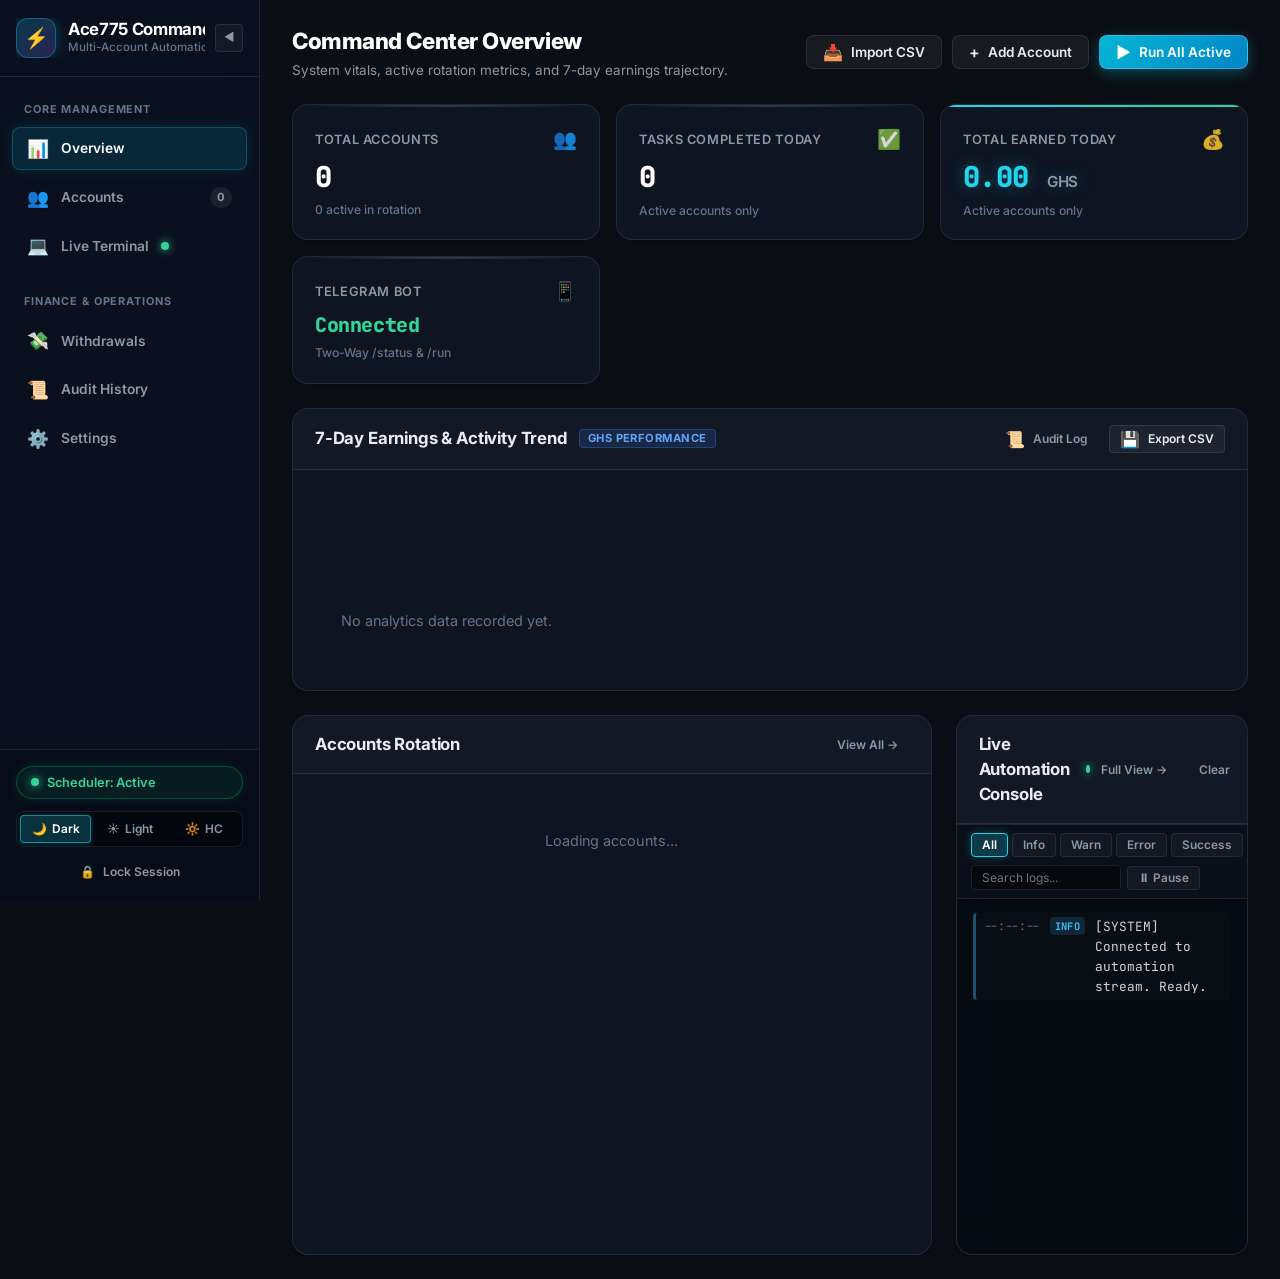
==== static/index.html @ 3cef5bdb "feat: implement Phase 4 modal card grouping, sleek toggle switches, and visual accents" ====
<!DOCTYPE html>
<html lang="en">
<head>
  <meta charset="UTF-8">
  <meta name="viewport" content="width=device-width, initial-scale=1.0">
  <title>Ace775 Automation Control Center</title>
  <meta name="description" content="Multi-account automation control panel for Ace775 daily task claims, check-ins, and scheduled operations.">
  <link rel="preconnect" href="https://fonts.googleapis.com">
  <link rel="preconnect" href="https://fonts.gstatic.com" crossorigin>
  <link href="https://fonts.googleapis.com/css2?family=Inter:wght@300;400;500;600;700;800&family=JetBrains+Mono:wght@400;500;600;700&display=swap" rel="stylesheet">
  <link rel="stylesheet" href="/static/css/variables.css?v=3.3">
  <link rel="stylesheet" href="/static/css/base.css?v=3.3">
  <link rel="stylesheet" href="/static/css/sidebar.css?v=3.3">
  <link rel="stylesheet" href="/static/css/header.css?v=3.3">
  <link rel="stylesheet" href="/static/css/stats.css?v=3.3">
  <link rel="stylesheet" href="/static/css/accounts.css?v=3.3">
  <link rel="stylesheet" href="/static/css/terminal.css?v=3.3">
  <link rel="stylesheet" href="/static/css/analytics.css?v=3.3">
  <link rel="stylesheet" href="/static/css/modals.css?v=3.3">
  <link rel="stylesheet" href="/static/css/accessibility.css?v=3.3">
  <link rel="stylesheet" href="/static/css/toasts.css?v=3.3">
  <link rel="stylesheet" href="/static/css/dashboard.css?v=3.3">
</head>
<body>

  <div class="app-shell">
  <div id="toast-container" class="toast-container"></div>
    
    <!-- Mobile Backdrop -->
    <div class="sidebar-backdrop" id="sidebar-backdrop" onclick="toggleMobileMenu()"></div>

    <!-- Navigation Sidebar -->
    <aside class="sidebar" id="sidebar">
      <div class="sidebar-header">
        <div class="sidebar-brand-wrapper">
          <div class="sidebar-logo" title="Ace775 Automation">⚡</div>
          <div class="sidebar-brand">
            <h1>Ace775 Command</h1>
            <p class="subtitle">Multi-Account Automation</p>
          </div>
        </div>
        <button type="button" class="btn-sidebar-collapse" id="btn-sidebar-collapse" onclick="toggleSidebarCollapse()" title="Collapse sidebar (Ctrl+B)" aria-label="Toggle sidebar collapse">
          <span class="collapse-icon">◀</span>
        </button>
      </div>

      <nav class="sidebar-nav">
        <span class="nav-section-title">Core Management</span>
        <a class="nav-link active" data-page="overview" data-title="Overview" onclick="navigate('overview')">
          <span class="nav-icon">📊</span>
          <span class="nav-label">Overview</span>
        </a>
        <a class="nav-link" data-page="accounts" data-title="Accounts" onclick="navigate('accounts')">
          <span class="nav-icon">👥</span>
          <span class="nav-label">Accounts</span>
          <span class="nav-badge" id="badge-account-count">0</span>
        </a>
        <a class="nav-link" data-page="terminal" data-title="Live Terminal" onclick="navigate('terminal')">
          <span class="nav-icon">💻</span>
          <span class="nav-label">Live Terminal</span>
          <span class="sched-dot"></span>
        </a>

        <span class="nav-section-title" style="margin-top:12px;">Finance & Operations</span>
        <a class="nav-link" data-page="withdrawals" data-title="Withdrawals" onclick="navigate('withdrawals')">
          <span class="nav-icon">💸</span>
          <span class="nav-label">Withdrawals</span>
        </a>
        <a class="nav-link" data-page="history" data-title="Audit History" onclick="navigate('history')">
          <span class="nav-icon">📜</span>
          <span class="nav-label">Audit History</span>
        </a>
        <a class="nav-link" data-page="settings" data-title="Settings" onclick="navigate('settings')">
          <span class="nav-icon">⚙️</span>
          <span class="nav-label">Settings</span>
        </a>
      </nav>

      <div class="sidebar-footer">
        <div class="scheduler-pill" id="header-scheduler-badge" title="Daily Pattern-Free Task Automation">
          <span class="sched-dot"></span>
          <span class="footer-label" id="header-scheduler-text">Scheduler: Active</span>
        </div>

        <!-- Segmented Theme & Contrast Control -->
        <div class="theme-segmented-control" role="group" aria-label="Theme & Contrast Mode">
          <button id="theme-btn-dark" class="theme-segment-btn active" onclick="setThemeMode('dark')" title="Dark Theme">
            <span>🌙</span> <span class="segment-label">Dark</span>
          </button>
          <button id="theme-btn-light" class="theme-segment-btn" onclick="setThemeMode('light')" title="Light Theme">
            <span>☀️</span> <span class="segment-label">Light</span>
          </button>
          <button id="theme-btn-hc" class="theme-segment-btn" onclick="toggleHighContrast()" title="High Contrast Mode" aria-pressed="false">
            <span>🔆</span> <span class="segment-label">HC</span>
          </button>
        </div>

        <div class="sidebar-actions-row">
          <button id="btn-logout" class="btn btn-xs btn-ghost btn-logout" style="width:100%; justify-content:center;" onclick="handleLogout()" title="Lock dashboard & log out">
            <span>🔒</span> <span class="footer-label">Lock Session</span>
          </button>
        </div>
      </div>
    </aside>

    <!-- Main Content Area -->
    <main class="main-content-area">

      <!-- Mobile Top Bar -->
      <div class="mobile-top-bar">
        <div class="brand-group">
          <div class="brand-logo" style="width:34px;height:34px;font-size:1.1rem;">⚡</div>
          <span style="font-weight:700;font-size:1rem;">Ace775 Command</span>
        </div>
        <button class="btn-hamburger" onclick="toggleMobileMenu()" aria-label="Toggle Navigation">
          <span class="hamburger-bar"></span>
          <span class="hamburger-bar"></span>
          <span class="hamburger-bar"></span>
        </button>
      </div>

      <!-- ====================================================================
           PAGE 1: OVERVIEW
           ==================================================================== -->
      <div class="page-view active" id="page-overview">
        <div class="page-header-row">
          <div class="page-title">
            <h2>Command Center Overview</h2>
            <p>System vitals, active rotation metrics, and 7-day earnings trajectory.</p>
          </div>
          <div class="header-actions">
            <button class="btn btn-secondary" onclick="openImportModal()" title="Batch import accounts via CSV">
              <span class="btn-icon">📥</span> Import CSV
            </button>
            <button class="btn btn-secondary" onclick="openAccountModal()">
              <span class="btn-icon">+</span> Add Account
            </button>
            <button class="btn btn-primary" id="btn-run-all" onclick="runAllAccounts()">
              <span class="btn-icon">▶</span> Run All Active
            </button>
          </div>
        </div>

        <!-- 4-Card Stats Banner -->
        <section class="stats-grid" id="stats-section">
          <div class="stat-card">
            <div class="stat-header">
              <span class="stat-title">Total Accounts</span>
              <span class="stat-icon">👥</span>
            </div>
            <div class="stat-value" id="stat-total-accounts">0</div>
            <div class="stat-footer" id="stat-active-subtitle">0 active in rotation</div>
          </div>

          <div class="stat-card">
            <div class="stat-header">
              <span class="stat-title">Tasks Completed Today</span>
              <span class="stat-icon">✅</span>
            </div>
            <div class="stat-value" id="stat-tasks-today">0</div>
            <div class="stat-footer">Active accounts only</div>
          </div>

          <div class="stat-card accent-card">
            <div class="stat-header">
              <span class="stat-title">Total Earned Today</span>
              <span class="stat-icon">💰</span>
            </div>
            <div class="stat-value" id="stat-earned-today">0.00 <span class="currency">GHS</span></div>
            <div class="stat-footer">Active accounts only</div>
          </div>

          <div class="stat-card">
            <div class="stat-header">
              <span class="stat-title">Telegram Bot</span>
              <span class="stat-icon">📱</span>
            </div>
            <div class="stat-value status-active" id="stat-telegram-status">Connected</div>
            <div class="stat-footer">Two-Way /status & /run</div>
          </div>
        </section>

        <!-- 7-Day Performance Trend Chart -->
        <section class="content-panel analytics-panel">
          <div class="panel-header">
            <div class="panel-title-group">
              <h2>7-Day Earnings & Activity Trend</h2>
              <span class="badge badge-mode">GHS Performance</span>
            </div>
            <div class="panel-tools">
              <button class="btn btn-xs btn-ghost" onclick="navigate('history')" title="View full execution audit log">
                <span class="btn-icon">📜</span> Audit Log
              </button>
              <a href="/api/export/csv" class="btn btn-xs btn-secondary" download="ace775_financial_report.csv" title="Download Excel/CSV Spreadsheet">
                <span class="btn-icon">💾</span> Export CSV
              </a>
            </div>
          </div>
          <div class="chart-container" id="chart-container">
            <div class="empty-placeholder">Loading 7-day analytics...</div>
          </div>
        </section>

        <!-- Overview Quick Accounts & Terminal Grid -->
        <div class="main-content">
          <!-- Accounts Section -->
          <section class="content-panel accounts-panel">
            <div class="panel-header">
              <div class="panel-title-group">
                <h2>Accounts Rotation</h2>
              </div>
              <div class="panel-tools">
                <button class="btn btn-xs btn-ghost" onclick="navigate('accounts')">View All &rarr;</button>
              </div>
            </div>
            <div class="accounts-container" id="accounts-list">
              <div class="empty-placeholder">Loading accounts...</div>
            </div>
          </section>

          <!-- Live Terminal Preview -->
          <section class="content-panel terminal-panel">
            <div class="panel-header">
              <div class="panel-title-group">
                <h2>Live Automation Console</h2>
                <span class="pulse-indicator"></span>
              </div>
              <div class="panel-tools">
                <button class="btn btn-xs btn-ghost" onclick="navigate('terminal')">Full View &rarr;</button>
                <button class="btn btn-xs btn-ghost" onclick="clearTerminalLogs()">Clear</button>
              </div>
            </div>

            <!-- Console Filter Toolbar -->
            <div class="terminal-toolbar">
              <div class="terminal-filter-group" role="group" aria-label="Log Filter">
                <button class="terminal-pill-btn active" data-filter="all" onclick="setTerminalFilter('all')">All</button>
                <button class="terminal-pill-btn" data-filter="info" onclick="setTerminalFilter('info')">Info</button>
                <button class="terminal-pill-btn" data-filter="warning" onclick="setTerminalFilter('warning')">Warn</button>
                <button class="terminal-pill-btn" data-filter="error" onclick="setTerminalFilter('error')">Error</button>
                <button class="terminal-pill-btn" data-filter="success" onclick="setTerminalFilter('success')">Success</button>
              </div>

              <div style="display:flex; align-items:center; gap:6px;">
                <input type="text" class="terminal-search-input" placeholder="Search logs..." oninput="filterTerminalSearch(this.value)">
                <button class="terminal-pill-btn btn-terminal-pause" onclick="toggleTerminalPause()" title="Pause autoscroll">⏸ Pause</button>
              </div>
            </div>

            <div class="terminal-body" id="terminal-logs" role="log" aria-live="polite">
              <div class="log-line log-info">
                <span class="log-time">--:--:--</span>
                <span class="log-badge">info</span>
                <span class="log-text">[SYSTEM] Connected to automation stream. Ready.</span>
              </div>
            </div>
          </section>
        </div>
      </div>

      <!-- ====================================================================
           PAGE 2: ACCOUNTS MANAGEMENT
           ==================================================================== -->
      <div class="page-view" id="page-accounts">
        <div class="page-header-row">
          <div class="page-title">
            <h2>Configured Accounts Manager</h2>
            <p>Manage credentials, VIP levels, auto-withdrawal targets, and 1-click pause/resume task controls.</p>
          </div>
          <div class="header-actions">
            <button class="btn btn-secondary" onclick="openImportModal()">
              <span class="btn-icon">📥</span> Import CSV
            </button>
            <button class="btn btn-secondary" onclick="openAccountModal()">
              <span class="btn-icon">+</span> Add Account
            </button>
            <button class="btn btn-primary" onclick="runAllAccounts()">
              <span class="btn-icon">▶</span> Run All Active
            </button>
          </div>
        </div>

        <section class="content-panel full-page-panel">
          <div class="accounts-toolbar">
            <div class="filter-tabs" id="account-filter-tabs">
              <button class="filter-tab active" data-filter="all" onclick="setAccountFilter('all')">
                All (<span id="filter-cnt-all">0</span>)
              </button>
              <button class="filter-tab" data-filter="active" onclick="setAccountFilter('active')">
                🟢 Active (<span id="filter-cnt-active">0</span>)
              </button>
              <button class="filter-tab" data-filter="paused" onclick="setAccountFilter('paused')">
                ⏸️ Paused (<span id="filter-cnt-paused">0</span>)
              </button>
              <button class="filter-tab" data-filter="running" onclick="setAccountFilter('running')">
                ⚡ Running (<span id="filter-cnt-running">0</span>)
              </button>
            </div>
            <div class="search-wrapper">
              <input type="text" id="account-search" placeholder="Search phone or label..." oninput="filterAccounts()">
            </div>
          </div>

          <div class="accounts-container" id="accounts-page-list">
            <!-- Dynamically populated -->
            <div class="empty-placeholder">Loading accounts...</div>
          </div>
        </section>
      </div>

      <!-- ====================================================================
           PAGE 3: LIVE TERMINAL
           ==================================================================== -->
      <div class="page-view" id="page-terminal">
        <div class="page-header-row">
          <div class="page-title">
            <h2>Live Automation Console & Stream</h2>
            <p>Real-time execution telemetry, anti-ban pacing logs, and network verification events.</p>
          </div>
          <div class="header-actions">
            <button class="btn btn-secondary" onclick="clearTerminalLogs()">
              <span class="btn-icon">🧹</span> Clear Logs
            </button>
            <label class="toggle-label" style="margin-left:8px;">
              <input type="checkbox" id="chk-autoscroll" checked> Auto-scroll
            </label>
          </div>
        </div>

        <section class="content-panel full-page-panel terminal-panel">
          <div class="panel-header">
            <div class="panel-title-group">
              <span class="pulse-indicator"></span>
              <span style="font-size:0.85rem;font-weight:600;color:var(--text-main);">SSE Stream: /api/logs/stream</span>
            </div>
            <div class="panel-tools">
              <span class="badge badge-active">CONNECTED</span>
            </div>
          </div>
          <div class="terminal-body" id="terminal-page-logs" style="max-height:calc(100vh - 240px); height:600px;">
            <div class="log-line log-info">[SYSTEM] Live terminal initialized. Ready for automation events.</div>
          </div>
        </section>
      </div>

      <!-- ====================================================================
           PAGE 4: AUDIT HISTORY
           ==================================================================== -->
      <div class="page-view" id="page-history">
        <div class="page-header-row">
          <div class="page-title">
            <h2>Execution Audit History & Logs</h2>
            <p>Complete historical log of daily task executions, claimed commissions, and error diagnostics.</p>
          </div>
          <div class="header-actions">
            <a href="/api/export/csv" class="btn btn-secondary" download="ace775_financial_report.csv">
              <span class="btn-icon">💾</span> Export CSV
            </a>
          </div>
        </div>

        <section class="content-panel full-page-panel">
          <div class="panel-header">
            <div class="panel-title-group">
              <h2>Execution Records</h2>
              <span class="badge badge-count" id="badge-history-page-count">0</span>
            </div>
            <div class="panel-tools">
              <button class="btn btn-xs btn-secondary" onclick="loadAuditHistoryTable()">
                <span class="btn-icon">🔄</span> Refresh
              </button>
            </div>
          </div>
          <div class="history-table-wrapper" style="max-height:calc(100vh - 260px);">
            <table class="history-table">
              <thead>
                <tr>
                  <th>Timestamp</th>
                  <th>Account</th>
                  <th>Execution Status</th>
                  <th>Tasks</th>
                  <th>Profit Earned</th>
                  <th>Wallet Balance</th>
                </tr>
              </thead>
              <tbody id="history-page-table-body">
                <tr><td colspan="6" class="table-empty">Loading history records...</td></tr>
              </tbody>
            </table>
          </div>
        </section>
      </div>

      <!-- ====================================================================
           PAGE 5: WITHDRAWALS & PAYOUTS
           ==================================================================== -->
      <div class="page-view" id="page-withdrawals">
        <div class="page-header-row">
          <div class="page-title">
            <h2>Financial Payouts & Withdrawals</h2>
            <p>Monitor wallet balances, submit daily withdrawals, and review automatic payout rules.</p>
          </div>
          <div class="header-actions">
            <button class="btn btn-primary" onclick="openWithdrawModal()">
              <span class="btn-icon">💸</span> Request Withdrawal
            </button>
          </div>
        </div>

        <!-- Withdrawal Notice Banner -->
        <div class="stat-card accent-card" style="padding:16px 20px;">
          <div style="display:flex; align-items:center; gap:12px;">
            <span style="font-size:1.6rem;">⏱️</span>
            <div>
              <strong style="color:#ffffff;">Ace775 Platform Withdrawal Window: 09:00 – 17:00 (Monday – Friday)</strong>
              <p style="font-size:0.8rem; color:var(--text-muted);">
                You can withdraw once per calendar day to your bound Mobile Money (MoMo) account (Monday through Friday only; closed weekends). Auto-withdrawals run automatically after tasks complete when enabled. Ace775 only accepts fixed denominations.
              </p>
            </div>
          </div>
        </div>

        <!-- Live Withdrawal Queue Card (Anti-Clustering Pacing Engine) -->
        <section class="content-panel" id="card-withdrawal-queue" style="border-left: 3px solid var(--accent-green);">
          <div class="panel-header">
            <div class="panel-title-group">
              <h2>⏳ Live Withdrawal Queue</h2>
              <span class="badge" id="badge-queue-count" style="background:rgba(16,185,129,0.15); color:var(--accent-green); font-weight:600;">0 Pending</span>
            </div>
            <div class="panel-tools">
              <span style="font-size:0.75rem; color:var(--text-muted); margin-right:8px;">Operating Window: <strong>09:00 - 17:00</strong> (Mon - Fri)</span>
              <button class="btn btn-xs btn-secondary" onclick="loadWithdrawalQueue()" title="Refresh withdrawal queue">
                <span class="btn-icon">🔄</span> Refresh Queue
              </button>
            </div>
          </div>
          <div class="history-table-wrapper">
            <table class="history-table">
              <thead>
                <tr>
                  <th>Queue #</th>
                  <th>Account</th>
                  <th>Amount</th>
                  <th>Status</th>
                  <th>Scheduled Slot</th>
                  <th>Execution Details</th>
                  <th style="text-align:right;">Action</th>
                </tr>
              </thead>
              <tbody id="withdrawal-queue-tbody">
                <tr><td colspan="7" class="table-empty">No active withdrawals in queue.</td></tr>
              </tbody>
            </table>
          </div>
        </section>

        <!-- Dedicated Auto-Withdrawal Rule Configurator Card -->
        <section class="content-panel" id="card-auto-withdraw-setup" style="border-left: 3px solid var(--accent-cyan);">
          <div class="panel-header">
            <div class="panel-title-group">
              <h2>⚙️ Auto-Withdrawal Rule Configurator</h2>
              <span class="badge" style="background:rgba(6,182,212,0.15); color:var(--accent-cyan); font-weight:600;">Fixed Amounts Only</span>
            </div>
          </div>
          <form id="paged-auto-withdraw-form" onsubmit="handlePagedAutoWithdrawSubmit(event)" style="padding:16px 20px;">
            <div class="form-row">
              <div class="form-group flex-1">
                <div style="display:flex; justify-content:space-between; align-items:center; margin-bottom:4px;">
                  <label for="withdraw-page-acc-select" style="margin-bottom:0;">Target Account</label>
                  <button type="button" id="btn-sync-withdraw-tiers" class="btn btn-xs btn-secondary" onclick="refreshAccountWithdrawalOptions()" style="font-size:0.75rem; padding:2px 8px;" title="Fetch latest dynamic withdrawal tiers for this account from Ace775">🔄 Sync Tiers from Ace775</button>
                </div>
                <select id="withdraw-page-acc-select" onchange="onWithdrawPageAccountChange()" required>
                  <option value="">-- Choose Account to Configure --</option>
                </select>
                <span class="form-hint" id="withdraw-page-acc-hint">Select an account to load or update its auto-withdrawal rule.</span>
              </div>
              <div class="form-group flex-1">
                <label for="withdraw-page-wallet">Payout Wallet</label>
                <select id="withdraw-page-wallet">
                  <option value="2">Income / Commission Wallet (Default)</option>
                  <option value="1">Personal Wallet</option>
                </select>
                <span class="form-hint">Income wallet holds your daily task commissions.</span>
              </div>
            </div>

            <div class="form-group checkbox-group" style="margin-top:12px;">
              <label class="checkbox-label">
                <input type="checkbox" id="withdraw-page-auto-toggle"> Enable Automatic Daily Withdrawal
              </label>
              <span class="form-hint">When enabled, the bot will auto-request a payout after tasks finish if operating hours (09:00 - 17:00, Mon - Fri) are open.</span>
            </div>

            <!-- Fixed Amount Options Selector (Dropdown + Quick Buttons) -->
            <div class="form-group" style="margin-top:12px;">
              <label for="withdraw-page-fixed-amount">Select Fixed Auto-Payout Amount (GHS)</label>
              <select id="withdraw-page-fixed-amount" onchange="syncWithdrawPagePills(this.value)">
                <option value="0">Full Balance / Auto-Max Allowed (Default)</option>
                <option value="65">65 GHS</option>
                <option value="170">170 GHS</option>
                <option value="525">525 GHS</option>
                <option value="1600">1,600 GHS</option>
                <option value="4500">4,500 GHS</option>
                <option value="14000">14,000 GHS</option>
                <option value="33500">33,500 GHS</option>
                <option value="65000">65,000 GHS</option>
                <option value="150000">150,000 GHS</option>
                <option value="200000">200,000 GHS</option>
                <option value="500000">500,000 GHS</option>
                <option value="1000000">1,000,000 GHS</option>
              </select>

              <div class="quick-amounts-grid" id="withdraw-page-pills-grid">
                <button type="button" class="amount-pill active" onclick="selectWithdrawPageAmount(0)">Full Bal</button>
                <button type="button" class="amount-pill" onclick="selectWithdrawPageAmount(65)">65</button>
                <button type="button" class="amount-pill" onclick="selectWithdrawPageAmount(170)">170</button>
                <button type="button" class="amount-pill" onclick="selectWithdrawPageAmount(525)">525</button>
                <button type="button" class="amount-pill" onclick="selectWithdrawPageAmount(1600)">1600</button>
                <button type="button" class="amount-pill" onclick="selectWithdrawPageAmount(4500)">4500</button>
                <button type="button" class="amount-pill" onclick="selectWithdrawPageAmount(14000)">14000</button>
                <button type="button" class="amount-pill" onclick="selectWithdrawPageAmount(33500)">33500</button>
                <button type="button" class="amount-pill" onclick="selectWithdrawPageAmount(65000)">65000</button>
                <button type="button" class="amount-pill" onclick="selectWithdrawPageAmount(150000)">150000</button>
                <button type="button" class="amount-pill" onclick="selectWithdrawPageAmount(200000)">200000</button>
                <button type="button" class="amount-pill" onclick="selectWithdrawPageAmount(500000)">500000</button>
                <button type="button" class="amount-pill" onclick="selectWithdrawPageAmount(1000000)">1000000</button>
              </div>
              <span class="form-hint">Ace775 exact denominations. Tap any amount button or select from the dropdown.</span>
              <span class="form-hint" style="color:var(--accent-cyan); display:block; margin-top:6px;">
                💡 <strong>Income Wallet Guard:</strong> Automatic withdrawals are drawn strictly from your <strong>Income Wallet</strong> (task commissions). If balance is below your chosen fixed tier (or below the 65 GHS platform minimum), the bot safely waits without errors until tasks accumulate sufficient funds.
              </span>
            </div>

            <div class="form-row" style="margin-top:12px;">
              <div class="form-group flex-1">
                <label for="withdraw-page-pin">Transaction PIN / Payment Password</label>
                <input type="password" id="withdraw-page-pin" placeholder="Enter 6-digit payment PIN" autocomplete="off">
                <span class="form-hint">Stored encrypted. Required by Ace775 to verify payouts to your MoMo.</span>
              </div>
            </div>

            <div id="withdraw-page-status-banner" class="verify-status-banner" style="display:none; margin-top:12px;"></div>

            <div style="display:flex; justify-content:flex-end; gap:10px; margin-top:16px;">
              <button type="submit" class="btn btn-primary" id="btn-save-paged-withdraw">
                <span class="btn-icon">💾</span> Save Auto-Withdrawal Rule
              </button>
            </div>
          </form>
        </section>

        <!-- Accounts Auto-Withdrawal Status Table -->
        <section class="content-panel">
          <div class="panel-header">
            <div class="panel-title-group">
              <h2>Accounts Withdrawal Configuration</h2>
            </div>
            <div class="panel-tools">
              <button class="btn btn-xs btn-secondary" onclick="loadWithdrawalsView()">
                <span class="btn-icon">🔄</span> Refresh
              </button>
            </div>
          </div>
          <div class="history-table-wrapper">
            <table class="history-table">
              <thead>
                <tr>
                  <th>Account</th>
                  <th>Balance</th>
                  <th>Auto-Withdraw</th>
                  <th>Target Amount</th>
                  <th>Last Withdraw Date</th>
                  <th>Last Payout Status</th>
                  <th style="text-align:right;">Actions</th>
                </tr>
              </thead>
              <tbody id="withdrawals-table-body">
                <tr><td colspan="7" class="table-empty">Loading accounts payout data...</td></tr>
              </tbody>
            </table>
          </div>
        </section>
      </div>

      <!-- ====================================================================
           PAGE 6: SETTINGS
           ==================================================================== -->
      <div class="page-view" id="page-settings">
        <div class="page-header-row">
          <div class="page-title">
            <h2>System & Automation Settings</h2>
            <p>Configure auto-scheduler working hours, two-way Telegram control, and platform base URLs.</p>
          </div>
        </div>

        <section class="settings-layout">
          <!-- Left Rail Navigation -->
          <nav class="settings-rail" role="tablist" aria-label="Settings Categories">
            <button type="button" class="settings-nav-btn active" role="tab" aria-selected="true" data-tab="tab-hours" onclick="switchSettingsTab('tab-hours')">
              <span>⏰</span> Working Hours
            </button>
            <button type="button" class="settings-nav-btn" role="tab" aria-selected="false" data-tab="tab-midnight" onclick="switchSettingsTab('tab-midnight')">
              <span>🌙</span> Midnight Automation
            </button>
            <button type="button" class="settings-nav-btn" role="tab" aria-selected="false" data-tab="tab-pacing" onclick="switchSettingsTab('tab-pacing')">
              <span>🛡️</span> Anti-Clustering
            </button>
            <button type="button" class="settings-nav-btn" role="tab" aria-selected="false" data-tab="tab-telegram" onclick="switchSettingsTab('tab-telegram')">
              <span>📱</span> Telegram Control
            </button>
            <button type="button" class="settings-nav-btn" role="tab" aria-selected="false" data-tab="tab-platform" onclick="switchSettingsTab('tab-platform')">
              <span>🌐</span> Platform Host
            </button>
          </nav>

          <!-- Right Content Area with Sticky Footer Form -->
          <form class="settings-main" onsubmit="handleSettingsSubmit(event)">
            <!-- Tab 1: Working Hours & Platform Schedule -->
            <div class="settings-tab-panel active" id="tab-hours" role="tabpanel">
              <div class="settings-card">
                <h4 class="settings-subhead">⏰ Platform Operating Hours & Rest Policy</h4>
                <p class="settings-desc">Ace775 enforces strict operating windows for both task submissions and withdrawals. The bot respects these operational guards to protect your accounts from detection.</p>
                <div class="settings-badge-row">
                  <span class="badge badge-primary">Operating: Mon – Sat (09:00 – 17:00)</span>
                  <span class="badge badge-neutral">Rest Day: Sunday (Automated Suspension)</span>
                </div>
              </div>

              <div class="settings-card">
                <h4 class="settings-subhead">🔄 Outside Working Hours Handling</h4>
                <div class="form-group checkbox-group">
                  <label class="checkbox-label">
                    <input type="checkbox" id="set-auto-retry" checked> Auto-retry when "Outside working hours"
                  </label>
                  <span class="form-hint">Automatically retries any account task that encountered an outside-hours response.</span>
                </div>

                <div class="form-group">
                  <label for="set-retry-interval">Retry Interval (Minutes)</label>
                  <input type="number" id="set-retry-interval" value="30" min="5" max="120" required>
                  <span class="form-hint">Time to wait before re-attempting a task that encountered an outside-hours response.</span>
                </div>
              </div>
            </div>

            <!-- Tab 2: Midnight Pattern-Free Task Automation -->
            <div class="settings-tab-panel" id="tab-midnight" role="tabpanel">
              <div class="settings-card">
                <h4 class="settings-subhead">🌙 Daily Pattern-Free Task Automation</h4>
                <div class="form-group checkbox-group">
                  <label class="checkbox-label">
                    <input type="checkbox" id="set-midnight-enabled" checked> Enable Pattern-Free Task Automation (Mon - Sat)
                  </label>
                  <span class="form-hint">Every day at 12:00 AM midnight, all accounts are shuffled and assigned completely randomized execution times throughout the day, executing all tasks when their time arrives.</span>
                </div>
              </div>

              <div class="settings-card">
                <h4 class="settings-subhead">⏱️ Execution Spacing Configuration</h4>
                <div class="form-row">
                  <div class="form-group flex-1">
                    <label for="set-min-task-spacing">Min Task Spacing (Minutes)</label>
                    <input type="number" id="set-min-task-spacing" value="15" min="5" max="60" required>
                    <span class="form-hint">Minimum separation between accounts' scheduled execution slots.</span>
                  </div>
                  <div class="form-group flex-1">
                    <label for="set-max-task-spacing">Max Task Spacing (Minutes)</label>
                    <input type="number" id="set-max-task-spacing" value="35" min="10" max="120" required>
                    <span class="form-hint">Maximum randomized delay between accounts. Shuffled freshly every midnight.</span>
                  </div>
                </div>
              </div>
            </div>

            <!-- Tab 3: Anti-Clustering Withdrawal Pacing Engine -->
            <div class="settings-tab-panel" id="tab-pacing" role="tabpanel">
              <div class="settings-card">
                <h4 class="settings-subhead">🛡️ Anti-Clustering Withdrawal Pacing Engine</h4>
                <p class="settings-desc">Protects accounts by preventing simultaneous withdrawal requests. Operates strictly between 09:00 and 17:00 (Mon–Fri). Payout requests are queued and spaced out with randomized intervals.</p>
                <div class="settings-badge-row">
                  <span class="badge badge-success">Queue Anti-Clustering Active</span>
                  <span class="badge badge-warning">09:00 – 17:00 Strict Window</span>
                </div>
              </div>

              <div class="settings-card">
                <h4 class="settings-subhead">⏱️ Pacing Interval Boundaries</h4>
                <div class="form-row">
                  <div class="form-group flex-1">
                    <label for="set-min-spacing">Min Spacing Interval (Minutes)</label>
                    <input type="number" id="set-min-spacing" value="25" min="15" max="120" required>
                    <span class="form-hint">Minimum separation between consecutive account requests (≥ 15 min anti-clustering guard).</span>
                  </div>
                  <div class="form-group flex-1">
                    <label for="set-max-spacing">Max Spacing Interval (Minutes)</label>
                    <input type="number" id="set-max-spacing" value="50" min="20" max="240" required>
                    <span class="form-hint">Maximum randomized interval. Successive withdrawals will be staggered by a random delay within this range.</span>
                  </div>
                </div>
              </div>
            </div>

            <!-- Tab 4: Two-Way Telegram Control -->
            <div class="settings-tab-panel" id="tab-telegram" role="tabpanel">
              <div class="settings-card">
                <h4 class="settings-subhead">📱 Telegram Bot Credentials</h4>
                <div class="form-group">
                  <label for="set-tg-token">Telegram Bot Token</label>
                  <input type="text" id="set-tg-token" placeholder="8447722246:AAG9_XVP..." autocomplete="off">
                  <span class="form-hint">Obtained from @BotFather on Telegram.</span>
                </div>

                <div class="form-group">
                  <label for="set-tg-chat">Telegram Chat ID (Authorized)</label>
                  <input type="text" id="set-tg-chat" placeholder="5511238401" autocomplete="off">
                  <span class="form-hint">Only messages from this ID receive alerts, schedule briefings, and remote execution commands (/status, /run, /balance).</span>
                </div>
              </div>

              <div class="settings-card">
                <h4 class="settings-subhead">⚡ Telegram Connection Test</h4>
                <p class="settings-desc">Send a verification test message to ensure the bot token and chat ID are functioning properly.</p>
                <div>
                  <button type="button" class="btn btn-secondary" id="btn-test-telegram" onclick="testTelegramConnection()">
                    <span class="btn-icon">🔔</span> Test Telegram Connection
                  </button>
                </div>
              </div>
            </div>

            <!-- Tab 5: Platform Connection -->
            <div class="settings-tab-panel" id="tab-platform" role="tabpanel">
              <div class="settings-card">
                <h4 class="settings-subhead">🌐 Platform Connection</h4>
                <div class="form-group">
                  <label for="set-base-url">Website Base URL</label>
                  <input type="text" id="set-base-url" value="https://ace775.com" required>
                  <span class="form-hint">The target platform host domain for API and Playwright browser automated sessions.</span>
                </div>
              </div>
            </div>

            <!-- Sticky Save Footer -->
            <div class="settings-footer-actions">
              <div class="settings-footer-info">
                <span class="status-pulse-dot"></span>
                <span>Host: <strong id="settings-footer-host">ace775.com</strong> &bull; Hot Reload Ready</span>
              </div>
              <button type="submit" class="btn btn-primary" id="btn-save-settings">
                <span class="btn-icon">💾</span> Save System Settings
              </button>
            </div>
          </form>
        </section>
      </div>

    </main>
  </div>

  <!-- ====================================================================
       MODALS (Accessible From Anywhere)
       ==================================================================== -->

  <!-- Modal: Add/Edit Account -->
  <div class="modal-overlay" id="account-modal">
    <div class="modal-card modal-account">
      <div class="modal-header">
        <h3 id="modal-title">Add New Account</h3>
        <button class="modal-close" onclick="closeAccountModal()">&times;</button>
      </div>
      <form id="account-form" onsubmit="handleAccountSubmit(event)">
        <input type="hidden" id="form-account-id">

        <!-- Card 1: Credentials -->
        <div class="form-group-card">
          <div class="form-group-card-header">
            <span class="form-group-card-title">🔑 Account Credentials</span>
          </div>

          <div class="form-group">
            <label for="form-phone">Ghana Phone Number</label>
            <input type="text" id="form-phone" placeholder="0501234567 or 501234567" required autocomplete="username">
            <span class="form-hint">Leading zero or country code will be formatted automatically.</span>
          </div>

          <div class="form-group">
            <label for="form-password">Account Password</label>
            <input type="password" id="form-password" placeholder="Ace775 account password" autocomplete="current-password">
          </div>

          <div class="form-group">
            <label for="form-label">Account Label / Friendly Name</label>
            <input type="text" id="form-label" placeholder="e.g. John VIP4 or Main Account">
          </div>
        </div>

        <!-- Card 2: Execution & Limits -->
        <div class="form-group-card">
          <div class="form-group-card-header">
            <span class="form-group-card-title">⚡ Execution & Limits</span>
          </div>

          <div class="form-row">
            <div class="form-group flex-1">
              <label for="form-mode">Execution Mode</label>
              <select id="form-mode">
                <option value="api" selected>API Mode (High Speed)</option>
                <option value="browser">Browser Mode (Playwright)</option>
              </select>
            </div>
            <div class="form-group flex-1">
              <label for="form-max-tasks">Task Cap</label>
              <input type="number" id="form-max-tasks" min="0" value="0" placeholder="0 = All tasks">
            </div>
          </div>

          <div class="form-group">
            <label class="toggle-switch-wrapper">
              <input type="checkbox" id="form-enabled" checked class="toggle-switch-input">
              <span class="toggle-switch-slider"></span>
              <span class="toggle-switch-text">
                <strong>Enable this account</strong>
                <small>Active in automated daily rotation</small>
              </span>
            </label>
          </div>
        </div>

        <!-- Card 3: Auto-Withdrawal Configuration -->
        <div class="form-group-card" id="card-auto-withdraw-group">
          <div class="form-group-card-header">
            <span class="form-group-card-title">💸 Auto-Withdrawal</span>
            <label class="toggle-switch-wrapper toggle-compact" title="Toggle Auto-Withdrawal">
              <input type="checkbox" id="form-auto-withdraw" class="toggle-switch-input" onchange="toggleAutoWithdrawFields()">
              <span class="toggle-switch-slider"></span>
            </label>
          </div>

          <div class="auto-withdraw-status-banner status-disabled" id="auto-withdraw-status-desc">
            <span class="status-dot-subdued"></span>
            <span><strong>Auto-withdraw: Disabled</strong> (Toggle switch to schedule automated payouts)</span>
          </div>

          <div id="auto-withdraw-fields" class="auto-withdraw-fields disabled">
            <div class="form-row">
              <div class="form-group flex-1">
                <label for="form-withdraw-amount">Fixed Auto-Payout Amount (GHS)</label>
                <select id="form-withdraw-amount" onchange="syncFormWithdrawPills(this.value)">
                  <option value="0">Full Balance / Auto (Default)</option>
                  <option value="65">65 GHS</option>
                  <option value="170">170 GHS</option>
                  <option value="525">525 GHS</option>
                  <option value="1600">1,600 GHS</option>
                  <option value="4500">4,500 GHS</option>
                  <option value="14000">14,000 GHS</option>
                  <option value="33500">33,500 GHS</option>
                  <option value="65000">65,000 GHS</option>
                  <option value="150000">150,000 GHS</option>
                  <option value="200000">200,000 GHS</option>
                  <option value="500000">500,000 GHS</option>
                  <option value="1000000">1,000,000 GHS</option>
                </select>
                <div class="quick-amounts-grid" id="form-withdraw-pills-grid">
                  <button type="button" class="amount-pill active" onclick="selectFormWithdrawAmount(0)">Full Bal</button>
                  <button type="button" class="amount-pill" onclick="selectFormWithdrawAmount(65)">65</button>
                  <button type="button" class="amount-pill" onclick="selectFormWithdrawAmount(170)">170</button>
                  <button type="button" class="amount-pill" onclick="selectFormWithdrawAmount(525)">525</button>
                  <button type="button" class="amount-pill" onclick="selectFormWithdrawAmount(1600)">1600</button>
                  <button type="button" class="amount-pill" onclick="selectFormWithdrawAmount(4500)">4500</button>
                  <button type="button" class="amount-pill" onclick="selectFormWithdrawAmount(14000)">14000</button>
                  <button type="button" class="amount-pill" onclick="selectFormWithdrawAmount(33500)">33500</button>
                  <button type="button" class="amount-pill" onclick="selectFormWithdrawAmount(65000)">65000</button>
                  <button type="button" class="amount-pill" onclick="selectFormWithdrawAmount(150000)">150000</button>
                  <button type="button" class="amount-pill" onclick="selectFormWithdrawAmount(200000)">200000</button>
                  <button type="button" class="amount-pill" onclick="selectFormWithdrawAmount(500000)">500000</button>
                  <button type="button" class="amount-pill" onclick="selectFormWithdrawAmount(1000000)">1000000</button>
                </div>
              </div>
              <div class="form-group flex-1">
                <label for="form-withdraw-wallet">Wallet Source</label>
                <select id="form-withdraw-wallet">
                  <option value="2">Income / Commission (Default)</option>
                  <option value="1">Personal Wallet</option>
                </select>
              </div>
            </div>

            <div class="form-group">
              <label for="form-pay-password">Transaction PIN / Pay Password</label>
              <input type="password" id="form-pay-password" placeholder="6-digit PIN or payment password" autocomplete="new-password">
              <span class="form-hint">Stored encrypted. Required by Ace775 to submit withdrawals to your bound MoMo.</span>
            </div>
          </div>
        </div>

        <div id="account-verify-status" class="verify-status-banner" style="display:none;"></div>

        <div class="modal-actions">
          <button type="button" class="btn btn-secondary" onclick="closeAccountModal()">Cancel</button>
          <button type="button" class="btn btn-secondary" onclick="testAccountLogins()" id="btn-test-login">
            <span class="btn-icon">🔍</span> Test Logins
          </button>
          <button type="submit" class="btn btn-primary" id="btn-save-account">
            <span class="btn-icon">💾</span> Verify & Save
          </button>
        </div>
      </form>
    </div>
  </div>

  <!-- Modal: Run History & Audit Log -->
  <div class="modal-overlay" id="history-modal">
    <div class="modal-card modal-card-wide modal-history">
      <div class="modal-header">
        <div class="modal-title-group">
          <h3 id="history-modal-title">Execution Audit History</h3>
          <span class="badge badge-count" id="badge-history-count">0</span>
        </div>
        <button class="modal-close" onclick="closeHistoryModal()">&times;</button>
      </div>
      <div class="history-table-wrapper">
        <table class="history-table">
          <thead>
            <tr>
              <th>Time</th>
              <th>Account</th>
              <th>Status</th>
              <th>Tasks</th>
              <th>Profit</th>
              <th>Wallet Balance</th>
            </tr>
          </thead>
          <tbody id="history-table-body">
            <tr><td colspan="6" class="table-empty">Loading history records...</td></tr>
          </tbody>
        </table>
      </div>
      <div class="modal-actions">
        <button type="button" class="btn btn-secondary" onclick="closeHistoryModal()">Close</button>
      </div>
    </div>
  </div>

  <!-- Modal: CSV Account Import -->
  <div class="modal-overlay" id="import-modal">
    <div class="modal-card modal-import">
      <div class="modal-header">
        <h3>Batch Account Import (CSV)</h3>
        <button class="modal-close" onclick="closeImportModal()">&times;</button>
      </div>
      <form id="import-form" onsubmit="handleCsvImport(event)">
        <p class="import-instructions">
          Paste comma-separated rows below, or upload a <code>.csv</code> file.
          <br><strong>Format:</strong> <code>phone,password,label,mode,max_tasks</code>
          <br><small style="color:var(--text-dim)">(label, mode, max_tasks are optional)</small>
        </p>
        <div class="form-group" style="margin-top:12px;">
          <input type="file" id="csv-file-input" accept=".csv,.txt" onchange="handleCsvFileUpload(event)">
        </div>
        <div class="form-group">
          <label for="csv-textarea">CSV Content</label>
          <textarea id="csv-textarea" rows="6" class="code-textarea" placeholder="509295199,secretpass,Account 1,api,0&#10;501234567,otherpass,User 2,api,0" required></textarea>
        </div>
        <div id="import-status-banner" class="verify-status-banner" style="display:none;"></div>
        <div class="modal-actions">
          <button type="button" class="btn btn-secondary" onclick="closeImportModal()">Cancel</button>
          <button type="submit" class="btn btn-primary" id="btn-submit-import">
            <span class="btn-icon">⚡</span> Verify & Import All
          </button>
        </div>
      </form>
    </div>
  </div>

  <!-- Modal: Manual Withdrawal -->
  <div class="modal-overlay" id="withdraw-modal">
    <div class="modal-card modal-withdraw">
      <div class="modal-header">
        <h3 id="withdraw-modal-title">Request Withdrawal</h3>
        <button class="modal-close" onclick="closeWithdrawModal()">&times;</button>
      </div>
      <form id="withdraw-form" onsubmit="handleManualWithdrawSubmit(event)">
        <input type="hidden" id="withdraw-acc-id">
        <div class="withdraw-info-box">
          <div class="withdraw-info-row">
            <span>Account:</span>
            <strong id="withdraw-account-label">-</strong>
          </div>
          <div class="withdraw-info-row">
            <span>Available Balance:</span>
            <strong id="withdraw-account-balance" style="color:var(--success);">0.00 GHS</strong>
          </div>
          <div class="withdraw-info-row">
            <span>Platform Window:</span>
            <strong style="color:var(--accent-cyan);">09:00 - 17:00 (Once Daily)</strong>
          </div>
        </div>

        <div class="form-group">
          <label for="withdraw-modal-amount">Select Allowed Fixed Amount (GHS)</label>
          <select id="withdraw-modal-amount" onchange="syncWithdrawPills(this.value)">
            <option value="65" selected>65 GHS</option>
            <option value="170">170 GHS</option>
            <option value="525">525 GHS</option>
            <option value="1600">1,600 GHS</option>
            <option value="4500">4,500 GHS</option>
            <option value="14000">14,000 GHS</option>
            <option value="33500">33,500 GHS</option>
            <option value="65000">65,000 GHS</option>
            <option value="150000">150,000 GHS</option>
            <option value="200000">200,000 GHS</option>
            <option value="500000">500,000 GHS</option>
            <option value="1000000">1,000,000 GHS</option>
          </select>
          <div class="quick-amounts-grid" id="withdraw-pills-grid">
            <button type="button" class="amount-pill active" onclick="selectWithdrawAmount(65)">65</button>
            <button type="button" class="amount-pill" onclick="selectWithdrawAmount(170)">170</button>
            <button type="button" class="amount-pill" onclick="selectWithdrawAmount(525)">525</button>
            <button type="button" class="amount-pill" onclick="selectWithdrawAmount(1600)">1600</button>
            <button type="button" class="amount-pill" onclick="selectWithdrawAmount(4500)">4500</button>
            <button type="button" class="amount-pill" onclick="selectWithdrawAmount(14000)">14000</button>
            <button type="button" class="amount-pill" onclick="selectWithdrawAmount(33500)">33500</button>
            <button type="button" class="amount-pill" onclick="selectWithdrawAmount(65000)">65000</button>
            <button type="button" class="amount-pill" onclick="selectWithdrawAmount(150000)">150000</button>
            <button type="button" class="amount-pill" onclick="selectWithdrawAmount(200000)">200000</button>
            <button type="button" class="amount-pill" onclick="selectWithdrawAmount(500000)">500000</button>
            <button type="button" class="amount-pill" onclick="selectWithdrawAmount(1000000)">1000000</button>
          </div>
          <span class="form-hint">Tap any denomination to select. Ace775 rejects custom amounts.</span>
        </div>

        <div class="form-group">
          <label for="withdraw-modal-wallet">Payout Wallet</label>
          <select id="withdraw-modal-wallet">
            <option value="2">Income / Commission Wallet (Default)</option>
            <option value="1">Personal Wallet</option>
          </select>
        </div>

        <div class="form-group">
          <label for="withdraw-modal-pin">Transaction PIN / Pay Password</label>
          <input type="password" id="withdraw-modal-pin" placeholder="Enter payment password" required autocomplete="current-password">
          <span class="form-hint">Required by Ace775 to verify payout to your bound MoMo account.</span>
        </div>

        <div id="withdraw-status-banner" class="verify-status-banner" style="display:none;"></div>

        <div class="modal-actions">
          <button type="button" class="btn btn-secondary" onclick="closeWithdrawModal()">Cancel</button>
          <button type="submit" class="btn btn-primary" id="btn-submit-withdraw">
            <span class="btn-icon">💸</span> Confirm & Submit Withdrawal
          </button>
        </div>
      </form>
    </div>
  </div>

  <!-- Master ES Module Entry Point -->
  <script type="module" src="/static/js/dashboard.js?v=3.3"></script>
  <script type="module" src="/static/js/toasts.js?v=3.3"></script>
</body>
</html>
---- static/css/variables.css ----
/* ==============================================================================
   Ace775 Command Center - Design Tokens & Theme Variables
   Circuit Palette: Deep Slates + Electric Cyan & Emerald Accents
   ============================================================================== */

:root {
  /* Surface & Base Colors (Dark Mode Default) */
  --bg-main: #0b0e14;
  --bg-base: #0b0e14;
  --bg-surface: rgba(255, 255, 255, 0.04);
  --bg-surface-strong: rgba(255, 255, 255, 0.07);
  --bg-surface-hover: rgba(255, 255, 255, 0.09);
  --bg-elevated: #161b26;
  --bg-overlay: rgba(11, 14, 20, 0.85);

  --bg-gradient: radial-gradient(circle at 15% 15%, rgba(34, 211, 238, 0.07) 0%, transparent 45%),
                 radial-gradient(circle at 85% 85%, rgba(139, 92, 246, 0.05) 0%, transparent 45%),
                 #0b0e14;
  
  --panel-bg: rgba(17, 24, 39, 0.72);
  --panel-border: rgba(255, 255, 255, 0.09);
  --panel-hover: rgba(30, 41, 59, 0.85);
  --panel-blur: blur(16px);

  /* Brand Accents */
  --accent: #22d3ee;
  --accent-hover: #67e8f9;
  --accent-muted: rgba(34, 211, 238, 0.15);
  --accent-glow: rgba(34, 211, 238, 0.35);

  --accent-cyan: #22d3ee;
  --accent-cyan-hover: #67e8f9;
  --accent-purple: #a78bfa;
  --accent-purple-glow: rgba(167, 139, 250, 0.25);

  /* Status Tokens */
  --success: #34d399;
  --success-bg: rgba(52, 211, 153, 0.12);
  --success-glow: rgba(52, 211, 153, 0.3);

  --warning: #fbbf24;
  --warning-bg: rgba(251, 191, 36, 0.12);
  --warning-glow: rgba(251, 191, 36, 0.3);

  --danger: #fb7185;
  --danger-bg: rgba(251, 113, 133, 0.12);
  --danger-glow: rgba(251, 113, 133, 0.3);

  --info: #38bdf8;
  --info-bg: rgba(56, 189, 248, 0.12);

  /* Typography Colors */
  --text-main: #e7edf5;
  --text-primary: #e7edf5;
  --text-muted: #8b98a8;
  --text-secondary: #8b98a8;
  --text-dim: #64748b;
  --text-inverse: #0b0e14;

  /* Card Tokens */
  --card-bg: rgba(17, 24, 39, 0.7);
  --card-border: rgba(255, 255, 255, 0.08);
  --card-hover-border: rgba(34, 211, 238, 0.45);
  --card-paused-border: rgba(251, 191, 36, 0.35);
  --card-paused-bg: rgba(251, 191, 36, 0.04);

  /* Typography */
  --font-sans: 'Inter', -apple-system, BlinkMacSystemFont, 'Segoe UI', Roboto, sans-serif;
  --font-mono: 'JetBrains Mono', monospace;

  /* Spacing Scale (8px base) */
  --space-1: 0.25rem;
  --space-2: 0.5rem;
  --space-3: 0.75rem;
  --space-4: 1rem;
  --space-5: 1.25rem;
  --space-6: 1.5rem;
  --space-8: 2rem;

  /* Radii */
  --radius-xs: 4px;
  --radius-sm: 8px;
  --radius-md: 12px;
  --radius-lg: 16px;
  --radius-xl: 20px;
  --radius-pill: 9999px;

  /* Shadows & Glows */
  --shadow-sm: 0 2px 8px rgba(0, 0, 0, 0.25);
  --shadow-md: 0 8px 24px rgba(0, 0, 0, 0.4);
  --shadow-lg: 0 16px 40px rgba(0, 0, 0, 0.6);
  --shadow-accent: 0 0 20px var(--accent-glow);
  --focus-ring: 0 0 0 3px rgba(34, 211, 238, 0.4);

  /* Transitions */
  --transition-fast: all 0.12s cubic-bezier(0.4, 0, 0.2, 1);
  --transition: all 0.22s cubic-bezier(0.4, 0, 0.2, 1);
  --transition-smooth: all 0.35s cubic-bezier(0.16, 1, 0.3, 1);
}

/* Light Mode Overrides */
[data-theme="light"] {
  --bg-main: #f8fafc;
  --bg-base: #f8fafc;
  --bg-surface: #ffffff;
  --bg-surface-strong: #f1f5f9;
  --bg-surface-hover: #e2e8f0;
  --bg-elevated: #ffffff;
  --bg-overlay: rgba(248, 250, 252, 0.85);

  --bg-gradient: radial-gradient(circle at 10% 10%, rgba(6, 182, 212, 0.08) 0%, transparent 45%),
                 radial-gradient(circle at 90% 90%, rgba(139, 92, 246, 0.05) 0%, transparent 45%),
                 #f8fafc;

  --panel-bg: rgba(255, 255, 255, 0.88);
  --panel-border: rgba(203, 213, 225, 0.9);
  --panel-hover: rgba(241, 245, 249, 0.95);

  --text-main: #0f172a;
  --text-primary: #0f172a;
  --text-muted: #475569;
  --text-secondary: #475569;
  --text-dim: #64748b;
  --text-inverse: #ffffff;

  --card-bg: rgba(255, 255, 255, 0.92);
  --card-border: rgba(226, 232, 240, 0.95);
  --card-paused-bg: rgba(251, 191, 36, 0.06);

  --accent: #0891b2;
  --accent-hover: #06b6d4;
  --accent-muted: rgba(8, 145, 178, 0.12);
  --accent-glow: rgba(8, 145, 178, 0.3);
  --accent-cyan: #0891b2;
  --accent-cyan-hover: #06b6d4;

  --shadow-sm: 0 1px 3px rgba(0, 0, 0, 0.08);
  --shadow-md: 0 4px 12px rgba(0, 0, 0, 0.12);
  --shadow-lg: 0 12px 32px rgba(0, 0, 0, 0.15);
  --focus-ring: 0 0 0 3px rgba(8, 145, 178, 0.35);
}

/* High Contrast Mode Overrides (WCAG AAA Tier) */
[data-high-contrast="true"] {
  --bg-main: #000000 !important;
  --bg-base: #000000 !important;
  --bg-gradient: none !important;
  --panel-bg: #0a0a0a !important;
  --panel-border: #525252 !important;
  --text-main: #ffffff !important;
  --text-primary: #ffffff !important;
  --text-muted: #d4d4d4 !important;
  --text-secondary: #d4d4d4 !important;
  --text-dim: #a3a3a3 !important;

  --card-bg: #111111 !important;
  --card-border: #666666 !important;
  --card-hover-border: #00ffff !important;

  --accent: #00f0ff !important;
  --accent-hover: #7ffcff !important;
  --accent-cyan: #00f0ff !important;
  --success: #00e676 !important;
  --warning: #ffd600 !important;
  --danger: #ff1744 !important;
  --info: #40c4ff !important;

  --focus-ring: 0 0 0 3px #00f0ff !important;
}

[data-theme="light"][data-high-contrast="true"] {
  --bg-main: #ffffff !important;
  --bg-base: #ffffff !important;
  --bg-gradient: none !important;
  --panel-bg: #ffffff !important;
  --panel-border: #000000 !important;
  --text-main: #000000 !important;
  --text-primary: #000000 !important;
  --text-muted: #1a1a1a !important;
  --text-secondary: #1a1a1a !important;
  --text-dim: #333333 !important;

  --card-bg: #ffffff !important;
  --card-border: #000000 !important;
  --card-hover-border: #0044cc !important;

  --accent: #0044cc !important;
  --accent-hover: #003399 !important;
  --accent-cyan: #0044cc !important;
  --success: #007700 !important;
  --warning: #996600 !important;
  --danger: #cc0000 !important;
}
---- static/css/base.css ----
/* ==============================================================================
   Ace775 Command Center - Base Styles & UI Component Primitives
   ============================================================================== */

*, *::before, *::after {
  box-sizing: border-box;
  margin: 0;
  padding: 0;
}

/* Universal element resets so buttons and inputs never fall back to browser-default white */
button {
  font-family: inherit;
  font-size: inherit;
  color: inherit;
  background: transparent;
  border: 1px solid transparent;
  outline: none;
  cursor: pointer;
  -webkit-appearance: none;
  appearance: none;
}

input, select, textarea {
  font-family: inherit;
  font-size: inherit;
  color: var(--text-main);
  background: var(--bg-surface);
  border: 1px solid var(--panel-border);
  outline: none;
  -webkit-appearance: none;
  appearance: none;
}

body {
  font-family: var(--font-sans);
  background: var(--bg-main);
  background-image: var(--bg-gradient);
  background-attachment: fixed;
  color: var(--text-main);
  min-height: 100vh;
  line-height: 1.5;
  -webkit-font-smoothing: antialiased;
  -moz-osx-font-smoothing: grayscale;
}

/* Tabular numerals for stable financial and stats display */
.stat-value,
.acc-stat-val,
.currency-tag,
.history-table td,
.history-table th,
.accounts-table td,
.accounts-table th,
.badge,
.scheduler-pill,
.withdraw-info-row strong {
  font-variant-numeric: tabular-nums;
  font-feature-settings: "tnum" 1;
}

.app-container {
  max-width: 1480px;
  margin: 0 auto;
  padding: 24px 28px;
  display: flex;
  flex-direction: column;
  gap: 24px;
}

/* Scrollbar Customization */
::-webkit-scrollbar {
  width: 6px;
  height: 6px;
}

::-webkit-scrollbar-track {
  background: rgba(0, 0, 0, 0.1);
}

::-webkit-scrollbar-thumb {
  background: rgba(255, 255, 255, 0.18);
  border-radius: var(--radius-pill);
}

::-webkit-scrollbar-thumb:hover {
  background: var(--accent-cyan);
}

/* Buttons */
.btn {
  display: inline-flex;
  align-items: center;
  justify-content: center;
  gap: 8px;
  padding: 8px 16px;
  font-size: 0.85rem;
  font-weight: 600;
  border-radius: var(--radius-sm);
  border: 1px solid transparent;
  cursor: pointer;
  transition: var(--transition);
  text-decoration: none;
  white-space: nowrap;
  user-select: none;
}

.btn:disabled {
  opacity: 0.5;
  cursor: not-allowed;
  transform: none !important;
}

.btn-primary {
  background: linear-gradient(135deg, #06b6d4 0%, #0284c7 100%);
  color: #ffffff;
  border-color: rgba(255, 255, 255, 0.2);
  box-shadow: 0 4px 14px rgba(6, 182, 212, 0.35);
}

.btn-primary:hover:not(:disabled) {
  background: linear-gradient(135deg, #22d3ee 0%, #0369a1 100%);
  transform: translateY(-1px);
  box-shadow: 0 6px 20px rgba(6, 182, 212, 0.45);
}

.btn-secondary {
  background: rgba(255, 255, 255, 0.05);
  color: var(--text-main);
  border-color: var(--panel-border);
}

.btn-secondary:hover:not(:disabled) {
  background: rgba(255, 255, 255, 0.1);
  border-color: rgba(255, 255, 255, 0.2);
  transform: translateY(-1px);
}

.btn-ghost {
  background: transparent;
  color: var(--text-muted);
}

.btn-ghost:hover:not(:disabled) {
  background: rgba(255, 255, 255, 0.06);
  color: var(--text-main);
}

.btn-xs {
  padding: 4px 10px;
  font-size: 0.75rem;
  border-radius: var(--radius-xs);
}

.btn-icon {
  font-size: 1rem;
  line-height: 1;
}

/* Badges */
.badge {
  display: inline-flex;
  align-items: center;
  gap: 4px;
  font-size: 0.7rem;
  font-weight: 700;
  padding: 3px 8px;
  border-radius: var(--radius-xs);
  text-transform: uppercase;
  letter-spacing: 0.04em;
  line-height: 1;
}

.badge-vip {
  background: rgba(245, 158, 11, 0.15);
  color: #fbbf24;
  border: 1px solid rgba(245, 158, 11, 0.35);
}

.badge-mode {
  background: rgba(59, 130, 246, 0.15);
  color: #60a5fa;
  border: 1px solid rgba(59, 130, 246, 0.3);
}

.badge-active {
  background: rgba(16, 185, 129, 0.15);
  color: #34d399;
  border: 1px solid rgba(16, 185, 129, 0.35);
  box-shadow: 0 0 10px rgba(16, 185, 129, 0.15);
}

.badge-paused {
  background: rgba(245, 158, 11, 0.15);
  color: #fbbf24;
  border: 1px solid rgba(245, 158, 11, 0.35);
  box-shadow: 0 0 10px rgba(245, 158, 11, 0.15);
}

.badge-count {
  background: rgba(255, 255, 255, 0.08);
  color: var(--text-muted);
  border: 1px solid var(--panel-border);
  border-radius: var(--radius-pill);
  padding: 2px 8px;
}

/* Common Panels */
.content-panel {
  background: var(--panel-bg);
  backdrop-filter: var(--panel-blur);
  -webkit-backdrop-filter: var(--panel-blur);
  border: 1px solid var(--panel-border);
  border-radius: var(--radius-lg);
  box-shadow: var(--shadow-sm);
  overflow: hidden;
  transition: var(--transition);
}

.panel-header {
  padding: 16px 22px;
  border-bottom: 1px solid var(--panel-border);
  display: flex;
  justify-content: space-between;
  align-items: center;
  background: rgba(255, 255, 255, 0.015);
}

.panel-title-group {
  display: flex;
  align-items: center;
  gap: 12px;
}

.panel-title-group h2 {
  font-size: 1.05rem;
  font-weight: 700;
  color: var(--text-main);
  letter-spacing: -0.01em;
}

.panel-tools {
  display: flex;
  align-items: center;
  gap: 10px;
}

.empty-placeholder {
  padding: 40px 20px;
  text-align: center;
  color: var(--text-dim);
  font-size: 0.9rem;
}

/* Animations */
@keyframes spin {
  from { transform: rotate(0deg); }
  to { transform: rotate(360deg); }
}

@keyframes pulseGlow {
  0%, 100% { opacity: 1; transform: scale(1); }
  50% { opacity: 0.4; transform: scale(1.15); }
}

.spinner-dot {
  width: 7px;
  height: 7px;
  background-color: currentColor;
  border-radius: 50%;
  display: inline-block;
  animation: pulseGlow 1.2s infinite ease-in-out;
}

.spinning {
  animation: spin 0.8s linear infinite;
}
---- static/css/sidebar.css ----
/* ==============================================================================
   Ace775 Command Center - Multi-Page Shell & Sidebar Navigation
   ============================================================================== */

.app-shell {
  display: flex;
  min-height: 100vh;
  position: relative;
}

/* Sidebar */
.sidebar {
  width: 260px;
  background: rgba(11, 17, 32, 0.85);
  backdrop-filter: blur(20px);
  -webkit-backdrop-filter: blur(20px);
  border-right: 1px solid var(--panel-border);
  display: flex;
  flex-direction: column;
  position: fixed;
  top: 0;
  bottom: 0;
  left: 0;
  z-index: 100;
  transition: width 0.25s cubic-bezier(0.16, 1, 0.3, 1), transform 0.3s cubic-bezier(0.16, 1, 0.3, 1);
  overflow-x: hidden;
}

.sidebar-header {
  padding: 18px 16px;
  border-bottom: 1px solid var(--panel-border);
  display: flex;
  align-items: center;
  justify-content: space-between;
  gap: 10px;
  min-height: 76px;
}

.sidebar-brand-wrapper {
  display: flex;
  align-items: center;
  gap: 12px;
  overflow: hidden;
  transition: opacity 0.2s ease, width 0.2s ease;
}

.sidebar-logo {
  width: 40px;
  height: 40px;
  border-radius: var(--radius-md);
  background: linear-gradient(135deg, rgba(6, 182, 212, 0.25), rgba(139, 92, 246, 0.25));
  border: 1px solid rgba(6, 182, 212, 0.4);
  display: flex;
  align-items: center;
  justify-content: center;
  font-size: 1.25rem;
  box-shadow: 0 0 14px rgba(6, 182, 212, 0.3);
  flex-shrink: 0;
}

.sidebar-brand h1 {
  font-size: 1.05rem;
  font-weight: 700;
  color: #ffffff;
  letter-spacing: -0.02em;
  line-height: 1.2;
  white-space: nowrap;
}

.sidebar-brand .subtitle {
  font-size: 0.72rem;
  color: var(--text-dim);
  font-weight: 500;
  white-space: nowrap;
}

.btn-sidebar-collapse {
  width: 28px;
  height: 28px;
  border-radius: var(--radius-xs);
  display: inline-flex;
  align-items: center;
  justify-content: center;
  background: rgba(255, 255, 255, 0.04);
  border: 1px solid var(--panel-border);
  color: var(--text-muted);
  cursor: pointer;
  font-size: 0.72rem;
  transition: var(--transition-fast);
  flex-shrink: 0;
  -webkit-appearance: none;
  appearance: none;
}

.btn-sidebar-collapse:hover {
  background: rgba(34, 211, 238, 0.15);
  border-color: rgba(34, 211, 238, 0.4);
  color: #ffffff;
}

.collapse-icon {
  display: inline-block;
  transition: transform 0.25s cubic-bezier(0.16, 1, 0.3, 1);
  line-height: 1;
}

/* Nav Menu */
.sidebar-nav {
  padding: 16px 12px;
  display: flex;
  flex-direction: column;
  gap: 6px;
  flex: 1;
  overflow-y: auto;
}

.nav-section-title {
  font-size: 0.68rem;
  text-transform: uppercase;
  letter-spacing: 0.08em;
  color: var(--text-dim);
  font-weight: 700;
  padding: 8px 12px 4px 12px;
}

.nav-link {
  display: flex;
  align-items: center;
  gap: 12px;
  padding: 10px 14px;
  border-radius: var(--radius-sm);
  color: var(--text-muted);
  text-decoration: none;
  font-size: 0.86rem;
  font-weight: 600;
  transition: var(--transition-fast);
  cursor: pointer;
  user-select: none;
  border: 1px solid transparent;
}

.nav-link:hover {
  color: #ffffff;
  background: rgba(255, 255, 255, 0.05);
}

.nav-link.active {
  color: #ffffff;
  background: rgba(6, 182, 212, 0.15);
  border-color: rgba(6, 182, 212, 0.3);
  box-shadow: 0 0 14px rgba(6, 182, 212, 0.15);
}

.nav-icon {
  font-size: 1.1rem;
  line-height: 1;
  display: flex;
  align-items: center;
  justify-content: center;
  width: 22px;
}

.nav-badge {
  margin-left: auto;
  font-size: 0.7rem;
  font-weight: 700;
  padding: 2px 7px;
  border-radius: var(--radius-pill);
  background: rgba(255, 255, 255, 0.08);
  color: var(--text-muted);
}

.nav-badge.badge-alert {
  background: rgba(245, 158, 11, 0.2);
  color: #fbbf24;
}

/* Sidebar Footer */
.sidebar-footer {
  padding: 16px;
  border-top: 1px solid var(--panel-border);
  display: flex;
  flex-direction: column;
  gap: 12px;
  background: rgba(0, 0, 0, 0.2);
}

.sidebar-actions-row {
  display: flex;
  align-items: center;
  justify-content: space-between;
  gap: 8px;
}

/* Unified Theme & Contrast Segmented Control */
.theme-segmented-control {
  display: flex;
  align-items: center;
  background: rgba(0, 0, 0, 0.45);
  border: 1px solid var(--panel-border);
  border-radius: var(--radius-sm);
  padding: 3px;
  width: 100%;
  gap: 3px;
}

.theme-segment-btn {
  flex: 1;
  display: inline-flex;
  align-items: center;
  justify-content: center;
  gap: 5px;
  padding: 6px 8px;
  font-size: 0.74rem;
  font-weight: 600;
  color: var(--text-muted);
  background: transparent;
  border: 1px solid transparent;
  border-radius: var(--radius-xs);
  cursor: pointer;
  transition: var(--transition-fast);
  white-space: nowrap;
  -webkit-appearance: none;
  appearance: none;
}

.theme-segment-btn:hover {
  color: var(--text-main);
  background: rgba(255, 255, 255, 0.08);
}

.theme-segment-btn.active {
  color: #ffffff;
  background: rgba(34, 211, 238, 0.22);
  border-color: rgba(34, 211, 238, 0.55);
  box-shadow: 0 1px 6px rgba(34, 211, 238, 0.25);
}

/* Main Content Area */
.main-content-area {
  margin-left: 260px;
  flex: 1;
  min-height: 100vh;
  padding: 24px 32px;
  display: flex;
  flex-direction: column;
  gap: 24px;
  max-width: 1440px;
  transition: margin-left 0.25s cubic-bezier(0.16, 1, 0.3, 1);
}

/* Mobile Header Bar */
.mobile-top-bar {
  display: none;
  justify-content: space-between;
  align-items: center;
  padding: 12px 18px;
  background: var(--panel-bg);
  backdrop-filter: var(--panel-blur);
  border-bottom: 1px solid var(--panel-border);
  position: sticky;
  top: 0;
  z-index: 90;
}

/* Page Containers */
.page-view {
  display: none;
  flex-direction: column;
  gap: 24px;
  opacity: 0;
  transform: translateY(6px);
  transition: opacity 0.2s ease, transform 0.2s ease;
}

.page-view.active {
  display: flex;
  opacity: 1;
  transform: translateY(0);
}

.page-header-row {
  display: flex;
  justify-content: space-between;
  align-items: center;
  flex-wrap: wrap;
  gap: 16px;
}

.page-title h2 {
  font-size: 1.4rem;
  font-weight: 800;
  color: #ffffff;
  letter-spacing: -0.02em;
}

.page-title p {
  font-size: 0.84rem;
  color: var(--text-muted);
  margin-top: 2px;
}

/* Full Page Views */
.full-page-panel {
  min-height: calc(100vh - 180px);
}

/* ==============================================================================
   Sidebar Collapsed State (Desktop Icon Rail)
   ============================================================================== */
.app-shell.sidebar-collapsed .sidebar {
  width: 68px;
}

.app-shell.sidebar-collapsed .main-content-area {
  margin-left: 68px;
}

.app-shell.sidebar-collapsed .sidebar-header {
  padding: 16px 8px;
  flex-direction: column;
  gap: 12px;
  min-height: auto;
}

.app-shell.sidebar-collapsed .sidebar-brand {
  display: none;
}

.app-shell.sidebar-collapsed .sidebar-brand-wrapper {
  justify-content: center;
  width: 100%;
}

.app-shell.sidebar-collapsed .btn-sidebar-collapse {
  width: 26px;
  height: 26px;
}

.app-shell.sidebar-collapsed .collapse-icon {
  transform: rotate(180deg);
}

.app-shell.sidebar-collapsed .sidebar-nav {
  padding: 14px 6px;
  align-items: center;
}

.app-shell.sidebar-collapsed .nav-section-title {
  height: 1px;
  width: 32px;
  padding: 0;
  margin: 10px 0;
  background: rgba(255, 255, 255, 0.08);
  font-size: 0;
  text-indent: -9999px;
  overflow: hidden;
}

.app-shell.sidebar-collapsed .nav-link {
  width: 44px;
  height: 44px;
  padding: 0;
  justify-content: center;
  position: relative;
}

.app-shell.sidebar-collapsed .nav-label {
  display: none;
}

.app-shell.sidebar-collapsed .nav-link .nav-icon {
  font-size: 1.25rem;
  margin: 0;
}

/* Badge pip in collapsed mode */
.app-shell.sidebar-collapsed .nav-badge {
  position: absolute;
  top: 6px;
  right: 6px;
  min-width: 8px;
  height: 8px;
  padding: 0;
  font-size: 0;
  border-radius: 50%;
  border: 1px solid var(--bg-elevated);
}

/* Pure CSS Floating Tooltips on Hover in Collapsed Mode */
.app-shell.sidebar-collapsed .nav-link::after {
  content: attr(data-title);
  position: absolute;
  left: calc(100% + 14px);
  top: 50%;
  transform: translateY(-50%) scale(0.92);
  background: #111827;
  color: #f3f4f6;
  font-size: 0.76rem;
  font-weight: 600;
  padding: 6px 12px;
  border-radius: var(--radius-xs);
  border: 1px solid rgba(255, 255, 255, 0.12);
  box-shadow: 0 4px 16px rgba(0, 0, 0, 0.5);
  white-space: nowrap;
  pointer-events: none;
  opacity: 0;
  visibility: hidden;
  transition: opacity 0.18s ease, transform 0.18s ease, visibility 0.18s;
  z-index: 999;
}

.app-shell.sidebar-collapsed .nav-link:hover::after {
  opacity: 1;
  visibility: visible;
  transform: translateY(-50%) scale(1);
}

/* Footer in Collapsed Mode */
.app-shell.sidebar-collapsed .sidebar-footer {
  padding: 12px 6px;
  align-items: center;
}

.app-shell.sidebar-collapsed .footer-label {
  display: none;
}

.app-shell.sidebar-collapsed .scheduler-pill {
  width: 38px;
  height: 38px;
  padding: 0;
  justify-content: center;
  border-radius: var(--radius-sm);
}

.app-shell.sidebar-collapsed .theme-segmented-control {
  flex-direction: column;
  padding: 2px;
  gap: 3px;
  width: 38px;
}

.app-shell.sidebar-collapsed .theme-segment-btn {
  padding: 6px 0;
  justify-content: center;
  width: 100%;
}

.app-shell.sidebar-collapsed .segment-label {
  display: none;
}

.app-shell.sidebar-collapsed .btn-logout {
  width: 38px;
  height: 36px;
  padding: 0;
  justify-content: center;
}

/* Responsive Drawer for Tablet & Mobile */
@media (max-width: 960px) {
  .sidebar {
    transform: translateX(-100%);
  }

  .sidebar.open {
    transform: translateX(0);
    box-shadow: var(--shadow-lg);
  }

  .sidebar-backdrop {
    display: none;
    position: fixed;
    top: 0;
    left: 0;
    right: 0;
    bottom: 0;
    background: rgba(0, 0, 0, 0.6);
    backdrop-filter: blur(4px);
    z-index: 99;
  }

  .sidebar-backdrop.active {
    display: block;
  }

  .main-content-area {
    margin-left: 0;
    padding: 18px 16px;
  }

  .mobile-top-bar {
    display: flex;
  }

  /* Mobile reset for collapsed overrides */
  .app-shell.sidebar-collapsed .sidebar {
    width: 260px;
  }

  .app-shell.sidebar-collapsed .main-content-area {
    margin-left: 0;
  }

  .app-shell.sidebar-collapsed .sidebar-header {
    flex-direction: row;
    padding: 18px 16px;
  }

  .app-shell.sidebar-collapsed .sidebar-brand {
    display: block;
  }

  .app-shell.sidebar-collapsed .sidebar-brand-wrapper {
    justify-content: flex-start;
  }

  .app-shell.sidebar-collapsed .nav-label,
  .app-shell.sidebar-collapsed .segment-label,
  .app-shell.sidebar-collapsed .footer-label {
    display: inline;
  }

  .app-shell.sidebar-collapsed .nav-link {
    width: 100%;
    height: auto;
    padding: 10px 14px;
    justify-content: flex-start;
  }

  .app-shell.sidebar-collapsed .theme-segmented-control {
    flex-direction: row;
    width: 100%;
  }

  .app-shell.sidebar-collapsed .scheduler-pill {
    width: 100%;
    height: auto;
    padding: 6px 12px;
  }

  .app-shell.sidebar-collapsed .btn-logout {
    width: 100%;
    height: auto;
    padding: 6px 12px;
  }

  .app-shell.sidebar-collapsed .btn-sidebar-collapse {
    display: none;
  }
}
---- static/css/header.css ----
/* ==============================================================================
   Ace775 Command Center - Header Bar & Navigation
   ============================================================================== */

.top-header {
  display: flex;
  justify-content: space-between;
  align-items: center;
  padding: 16px 24px;
  background: var(--panel-bg);
  backdrop-filter: var(--panel-blur);
  -webkit-backdrop-filter: var(--panel-blur);
  border: 1px solid var(--panel-border);
  border-radius: var(--radius-lg);
  box-shadow: var(--shadow-sm);
  position: relative;
  z-index: 50;
}

.brand-group {
  display: flex;
  align-items: center;
  gap: 14px;
}

.brand-logo {
  width: 44px;
  height: 44px;
  background: linear-gradient(135deg, rgba(6, 182, 212, 0.2), rgba(139, 92, 246, 0.2));
  border: 1px solid rgba(6, 182, 212, 0.4);
  border-radius: var(--radius-md);
  display: flex;
  align-items: center;
  justify-content: center;
  font-size: 1.35rem;
  box-shadow: 0 0 16px rgba(6, 182, 212, 0.25);
}

.brand-text h1 {
  font-size: 1.2rem;
  font-weight: 700;
  letter-spacing: -0.02em;
  color: #ffffff;
  line-height: 1.2;
}

.brand-text .subtitle {
  font-size: 0.78rem;
  color: var(--text-muted);
  font-weight: 500;
}

.header-actions {
  display: flex;
  align-items: center;
  gap: 10px;
}

/* Scheduler Pill Badge */
.scheduler-pill {
  display: inline-flex;
  align-items: center;
  gap: 8px;
  padding: 6px 14px;
  background: rgba(16, 185, 129, 0.1);
  border: 1px solid rgba(16, 185, 129, 0.3);
  border-radius: var(--radius-pill);
  font-size: 0.8rem;
  font-weight: 600;
  color: #34d399;
  box-shadow: 0 0 12px rgba(16, 185, 129, 0.15);
  transition: var(--transition);
}

.scheduler-pill.disabled {
  background: rgba(100, 116, 139, 0.1);
  border-color: rgba(100, 116, 139, 0.25);
  color: var(--text-dim);
  box-shadow: none;
}

.sched-dot {
  width: 8px;
  height: 8px;
  border-radius: 50%;
  background-color: var(--success);
  box-shadow: 0 0 8px var(--success);
  animation: pulseGlow 2s infinite ease-in-out;
}

.scheduler-pill.disabled .sched-dot {
  background-color: var(--text-dim);
  box-shadow: none;
  animation: none;
}

/* Hamburger menu for mobile */
.btn-hamburger {
  display: none;
  flex-direction: column;
  justify-content: space-between;
  width: 28px;
  height: 20px;
  background: transparent;
  border: none;
  cursor: pointer;
  padding: 0;
}

.hamburger-bar {
  width: 100%;
  height: 2.5px;
  background: var(--text-main);
  border-radius: 2px;
  transition: var(--transition-fast);
}

@media (max-width: 960px) {
  .btn-hamburger {
    display: flex;
  }

  .header-actions {
    display: none;
    position: absolute;
    top: 100%;
    right: 0;
    left: 0;
    margin-top: 8px;
    background: var(--panel-bg);
    backdrop-filter: var(--panel-blur);
    border: 1px solid var(--panel-border);
    border-radius: var(--radius-lg);
    padding: 16px;
    flex-direction: column;
    align-items: stretch;
    gap: 10px;
    box-shadow: var(--shadow-lg);
  }

  .header-actions.open {
    display: flex;
  }
}
---- static/css/stats.css ----
/* ==============================================================================
   Ace775 Command Center - Metrics & Stats Banner
   ============================================================================== */

.stats-grid {
  display: grid;
  grid-template-columns: repeat(auto-fit, minmax(240px, 1fr));
  gap: 16px;
}

.stat-card {
  background: var(--panel-bg);
  backdrop-filter: var(--panel-blur);
  -webkit-backdrop-filter: var(--panel-blur);
  border: 1px solid var(--panel-border);
  border-radius: var(--radius-lg);
  padding: 20px 22px;
  display: flex;
  flex-direction: column;
  gap: 8px;
  position: relative;
  overflow: hidden;
  box-shadow: var(--shadow-sm);
  transition: var(--transition);
}

.stat-card:hover {
  transform: translateY(-2px);
  border-color: rgba(255, 255, 255, 0.16);
  box-shadow: var(--shadow-md);
}

.stat-card::before {
  content: '';
  position: absolute;
  top: 0;
  left: 0;
  right: 0;
  height: 2px;
  background: linear-gradient(90deg, transparent, rgba(255, 255, 255, 0.15), transparent);
}

.stat-card.accent-card::before {
  background: linear-gradient(90deg, var(--accent-cyan), var(--success));
}

.stat-header {
  display: flex;
  justify-content: space-between;
  align-items: center;
}

.stat-title {
  font-size: 0.8rem;
  font-weight: 600;
  color: var(--text-muted);
  text-transform: uppercase;
  letter-spacing: 0.05em;
}

.stat-icon {
  font-size: 1.2rem;
  opacity: 0.85;
}

.stat-value {
  font-size: 1.8rem;
  font-weight: 800;
  color: #ffffff;
  font-family: var(--font-mono);
  letter-spacing: -0.02em;
  line-height: 1.1;
}

.stat-card.accent-card .stat-value {
  color: var(--accent-cyan);
  text-shadow: 0 0 16px rgba(6, 182, 212, 0.4);
}

.stat-value .currency {
  font-size: 0.95rem;
  font-weight: 600;
  color: var(--text-muted);
  font-family: var(--font-sans);
  margin-left: 2px;
}

.stat-footer {
  font-size: 0.76rem;
  color: var(--text-dim);
  font-weight: 500;
  display: flex;
  align-items: center;
  gap: 4px;
}

.status-active {
  color: var(--success) !important;
  font-size: 1.25rem !important;
  display: flex;
  align-items: center;
  gap: 6px;
}
---- static/css/accounts.css ----
/* ==============================================================================
   Ace775 Command Center - Accounts Panel & Cards
   ============================================================================== */

.main-content {
  display: grid;
  grid-template-columns: 7fr 3.2fr;
  gap: 24px;
  align-items: start;
}

@media (max-width: 1180px) {
  .main-content {
    grid-template-columns: 1fr;
  }
}

.accounts-panel {
  min-height: 540px;
  display: flex;
  flex-direction: column;
}

/* Toolbar & Filters */
.accounts-toolbar {
  padding: 12px 22px;
  border-bottom: 1px solid var(--panel-border);
  display: flex;
  justify-content: space-between;
  align-items: center;
  gap: 16px;
  background: rgba(0, 0, 0, 0.15);
  flex-wrap: wrap;
}

.filter-tabs {
  display: flex;
  align-items: center;
  gap: 6px;
  background: rgba(255, 255, 255, 0.04);
  padding: 3px;
  border-radius: var(--radius-sm);
  border: 1px solid var(--panel-border);
}

.filter-tab {
  background: transparent;
  border: none;
  color: var(--text-dim);
  font-size: 0.76rem;
  font-weight: 600;
  padding: 4px 10px;
  border-radius: var(--radius-xs);
  cursor: pointer;
  transition: var(--transition-fast);
}

.filter-tab:hover {
  color: var(--text-main);
  background: rgba(255, 255, 255, 0.06);
}

.filter-tab.active {
  color: #ffffff;
  background: rgba(6, 182, 212, 0.25);
  border: 1px solid rgba(6, 182, 212, 0.4);
}

.search-wrapper {
  position: relative;
  flex: 1;
  max-width: 260px;
}

#account-search {
  width: 100%;
  padding: 6px 12px;
  font-size: 0.8rem;
  background: rgba(255, 255, 255, 0.05);
  border: 1px solid var(--panel-border);
  border-radius: var(--radius-sm);
  color: var(--text-main);
  outline: none;
  transition: var(--transition-fast);
}

#account-search:focus {
  border-color: var(--accent-cyan);
  background: rgba(255, 255, 255, 0.08);
  box-shadow: 0 0 10px rgba(6, 182, 212, 0.2);
}

/* Account Cards Container */
.accounts-container {
  padding: 16px 20px;
  display: flex;
  flex-direction: column;
  gap: 12px;
  max-height: 620px;
  overflow-y: auto;
  flex: 1;
}

/* Account Card */
.account-card {
  background: var(--card-bg);
  border: 1px solid var(--card-border);
  border-radius: var(--radius-md);
  padding: 16px 20px;
  display: flex;
  justify-content: space-between;
  align-items: center;
  transition: var(--transition);
  position: relative;
}

.account-card:hover {
  background: var(--panel-hover);
  border-color: var(--card-hover-border);
  box-shadow: var(--shadow-sm);
  transform: translateY(-1px);
}

.account-card:nth-child(even) {
  background: rgba(255, 255, 255, 0.02);
}
.account-card:nth-child(even):hover {
  background: var(--panel-hover);
}

/* Copy Phone Button */
.btn-copy-phone {
  background: transparent;
  border: none;
  font-size: 0.72rem;
  cursor: pointer;
  opacity: 0.5;
  transition: var(--transition-fast);
  padding: 2px;
  line-height: 1;
}

.btn-copy-phone:hover {
  opacity: 1;
  transform: scale(1.15);
}

/* Paused State */
.account-card.paused-card {
  border-color: var(--card-paused-border);
  background: var(--card-paused-bg);
  opacity: 0.8;
}

.account-card.paused-card:hover {
  opacity: 1;
  border-color: rgba(245, 158, 11, 0.6);
  background: rgba(245, 158, 11, 0.06);
}

/* Running State */
.account-card.acc-running {
  border-color: rgba(6, 182, 212, 0.5);
  background: rgba(6, 182, 212, 0.04);
  box-shadow: 0 0 20px rgba(6, 182, 212, 0.15);
}

/* Primary Account Info */
.acc-info-primary {
  display: flex;
  align-items: center;
  gap: 14px;
}

.acc-avatar {
  width: 42px;
  height: 42px;
  border-radius: 50%;
  background: rgba(255, 255, 255, 0.06);
  border: 1px solid var(--panel-border);
  display: flex;
  align-items: center;
  justify-content: center;
  font-weight: 700;
  font-size: 0.95rem;
  color: var(--accent-cyan);
  transition: var(--transition);
}

.acc-avatar.avatar-paused {
  color: #fbbf24;
  border-color: rgba(245, 158, 11, 0.4);
}

.pulse-avatar {
  animation: pulseGlow 1.8s infinite ease-in-out;
  border-color: var(--accent-cyan);
  box-shadow: 0 0 12px rgba(6, 182, 212, 0.4);
}

.acc-details {
  display: flex;
  flex-direction: column;
  gap: 2px;
}

.acc-label-row {
  display: flex;
  align-items: center;
  gap: 8px;
  flex-wrap: wrap;
}

.acc-label {
  font-weight: 600;
  font-size: 0.95rem;
  color: #ffffff;
}

.acc-phone {
  font-size: 0.82rem;
  font-family: var(--font-mono);
  color: var(--text-muted);
}

.acc-withdraw-tag {
  font-size: 0.72rem;
  margin-top: 3px;
  color: var(--text-dim);
}

.acc-withdraw-tag.withdraw-ready {
  color: #34d399;
}

.acc-withdraw-tag.withdrawn-today {
  color: var(--text-dim);
}

/* Stats Group */
.acc-stats-group {
  display: flex;
  gap: 20px;
  text-align: right;
}

.acc-stat-box {
  display: flex;
  flex-direction: column;
}

.acc-stat-label {
  font-size: 0.7rem;
  color: var(--text-dim);
  text-transform: uppercase;
}

.acc-stat-val {
  font-size: 0.92rem;
  font-weight: 600;
  font-family: var(--font-mono);
  color: var(--text-main);
}

.acc-stat-sub {
  font-size: 0.7rem;
  color: var(--text-dim);
}

.currency-tag {
  font-size: 0.7rem;
  color: var(--text-dim);
  font-family: var(--font-sans);
}

.text-success { color: #34d399 !important; }
.text-cyan { color: #22d3ee !important; }

/* Actions Bar */
.acc-actions {
  display: flex;
  align-items: center;
  gap: 6px;
  margin-left: 12px;
}

/* Run Button */
.btn-run {
  background: rgba(16, 185, 129, 0.15);
  color: #34d399;
  border: 1px solid rgba(16, 185, 129, 0.35);
  padding: 6px 13px;
  border-radius: var(--radius-sm);
  cursor: pointer;
  font-size: 0.8rem;
  font-weight: 600;
  transition: var(--transition-fast);
  white-space: nowrap;
}

.btn-run:hover:not(:disabled) {
  background: rgba(16, 185, 129, 0.3);
  transform: translateY(-1px);
  box-shadow: 0 0 12px rgba(16, 185, 129, 0.25);
}

.btn-run:disabled {
  opacity: 0.6;
  cursor: not-allowed;
}

.btn-running-active {
  background: rgba(6, 182, 212, 0.2) !important;
  color: #22d3ee !important;
  border-color: rgba(6, 182, 212, 0.4) !important;
}

/* Resume Button (when paused) */
.btn-resume-action {
  background: rgba(16, 185, 129, 0.2);
  color: #34d399;
  border: 1px solid rgba(16, 185, 129, 0.45);
  padding: 6px 14px;
  border-radius: var(--radius-sm);
  cursor: pointer;
  font-size: 0.8rem;
  font-weight: 600;
  display: inline-flex;
  align-items: center;
  gap: 6px;
  transition: var(--transition-fast);
  white-space: nowrap;
}

.btn-resume-action:hover {
  background: rgba(16, 185, 129, 0.35);
  transform: translateY(-1px);
  box-shadow: 0 0 14px rgba(16, 185, 129, 0.3);
}

/* Pause Button (when active) */
.btn-pause-toggle {
  color: #fbbf24 !important;
}

.btn-pause-toggle:hover {
  color: #f59e0b !important;
  background: rgba(245, 158, 11, 0.15) !important;
}

/* Icon Actions */
.btn-icon-action {
  background: transparent;
  border: none;
  color: var(--text-muted);
  cursor: pointer;
  padding: 6px;
  border-radius: var(--radius-xs);
  font-size: 0.95rem;
  transition: var(--transition-fast);
  line-height: 1;
}

.btn-icon-action:hover {
  color: #ffffff;
  background: rgba(255, 255, 255, 0.08);
}

.btn-delete:hover {
  color: var(--danger) !important;
  background: rgba(239, 68, 68, 0.12) !important;
}

/* Mobile Responsiveness for Account Cards */
@media (max-width: 768px) {
  .account-card {
    flex-direction: column;
    align-items: stretch;
    gap: 14px;
  }

  .acc-stats-group {
    justify-content: space-between;
    text-align: left;
    border-top: 1px solid var(--panel-border);
    border-bottom: 1px solid var(--panel-border);
    padding: 8px 0;
  }

  .acc-actions {
    margin-left: 0;
    justify-content: flex-end;
  }
}

/* Responsive layout for Overview page */
@media (max-width: 1100px) {
  .main-content {
    grid-template-columns: 1fr;
  }
}
---- static/css/terminal.css ----
/* ==============================================================================
   Ace775 Command Center - Live Automation Terminal Console
   Toolbar, log level filters, search, timestamp styling, and level badges
   ============================================================================== */

.terminal-panel {
  min-height: 540px;
  display: flex;
  flex-direction: column;
}

.pulse-indicator {
  width: 8px;
  height: 8px;
  border-radius: 50%;
  background-color: var(--success);
  box-shadow: 0 0 10px var(--success);
  animation: pulseGlow 2s infinite ease-in-out;
}

/* Console Action Toolbar */
.terminal-toolbar {
  display: flex;
  align-items: center;
  justify-content: space-between;
  gap: 8px;
  padding: 8px 14px;
  background: rgba(0, 0, 0, 0.25);
  border-top: 1px solid var(--panel-border);
  border-bottom: 1px solid var(--panel-border);
  flex-wrap: wrap;
}

.terminal-filter-group {
  display: flex;
  align-items: center;
  gap: 4px;
}

.terminal-pill-btn {
  background: rgba(255, 255, 255, 0.04);
  border: 1px solid rgba(255, 255, 255, 0.08);
  color: var(--text-muted);
  font-size: 0.74rem;
  font-weight: 600;
  padding: 4px 10px;
  border-radius: var(--radius-xs);
  cursor: pointer;
  transition: var(--transition-fast);
  -webkit-appearance: none;
  appearance: none;
  display: inline-flex;
  align-items: center;
  gap: 4px;
}

.terminal-pill-btn:hover {
  color: var(--text-main);
  background: rgba(255, 255, 255, 0.09);
  border-color: rgba(255, 255, 255, 0.16);
}

.terminal-pill-btn.active {
  color: #ffffff;
  background: rgba(34, 211, 238, 0.22);
  border-color: var(--accent-cyan);
  box-shadow: 0 0 10px rgba(34, 211, 238, 0.25);
}

.terminal-search-input {
  background: rgba(0, 0, 0, 0.4);
  border: 1px solid var(--panel-border);
  border-radius: var(--radius-xs);
  padding: 4px 10px;
  font-size: 0.75rem;
  color: var(--text-main);
  outline: none;
  max-width: 150px;
  transition: var(--transition-fast);
  -webkit-appearance: none;
  appearance: none;
}

.terminal-search-input:focus {
  border-color: var(--accent);
  background: rgba(0, 0, 0, 0.6);
  box-shadow: 0 0 8px rgba(34, 211, 238, 0.25);
}

.toggle-label {
  display: inline-flex;
  align-items: center;
  gap: 5px;
  font-size: 0.74rem;
  color: var(--text-dim);
  cursor: pointer;
  user-select: none;
}

.terminal-body {
  background: rgba(5, 8, 14, 0.75);
  font-family: var(--font-mono);
  padding: 14px 16px;
  flex: 1;
  max-height: 560px;
  overflow-y: auto;
  display: flex;
  flex-direction: column;
  gap: 4px;
  font-size: 0.8rem;
  line-height: 1.55;
}

/* Color-Coded Log Line with Left Accent Bar */
.log-line {
  display: flex;
  align-items: flex-start;
  gap: 10px;
  padding: 4px 8px;
  border-radius: var(--radius-xs);
  border-left: 3px solid transparent;
  background: rgba(255, 255, 255, 0.015);
  word-break: break-word;
  white-space: pre-wrap;
  transition: background 0.12s ease;
}

.log-line:hover {
  background: rgba(255, 255, 255, 0.04);
}

.log-time {
  color: var(--text-dim);
  font-size: 0.72rem;
  font-variant-numeric: tabular-nums;
  flex-shrink: 0;
  user-select: none;
}

.log-badge {
  font-size: 0.65rem;
  font-weight: 700;
  padding: 1px 5px;
  border-radius: var(--radius-xs);
  text-transform: uppercase;
  letter-spacing: 0.03em;
  flex-shrink: 0;
}

.log-text {
  flex: 1;
}

/* Severity Tones */
.log-line.log-info {
  border-left-color: rgba(56, 189, 248, 0.4);
  color: #cbd5e1;
}
.log-line.log-info .log-badge {
  background: rgba(56, 189, 248, 0.15);
  color: #38bdf8;
}

.log-line.log-success {
  border-left-color: var(--success);
  color: #e2e8f0;
}
.log-line.log-success .log-badge {
  background: var(--success-bg);
  color: var(--success);
}

.log-line.log-warning {
  border-left-color: var(--warning);
  color: #fef08a;
}
.log-line.log-warning .log-badge {
  background: var(--warning-bg);
  color: var(--warning);
}

.log-line.log-error {
  border-left-color: var(--danger);
  color: #fecdd3;
  background: rgba(251, 113, 133, 0.04);
}
.log-line.log-error .log-badge {
  background: var(--danger-bg);
  color: var(--danger);
}

.log-line.log-hidden {
  display: none !important;
}
---- static/css/analytics.css ----
/* ==============================================================================
   Ace775 Command Center - 7-Day Performance Analytics Chart
   ============================================================================== */

.analytics-panel {
  padding: 0;
  overflow: hidden;
}

.chart-container {
  padding: 24px 28px 18px 28px;
  display: flex;
  align-items: flex-end;
  justify-content: space-between;
  gap: 16px;
  height: 220px;
}

.chart-bar-group {
  display: flex;
  flex-direction: column;
  align-items: center;
  gap: 8px;
  flex: 1;
  height: 100%;
  justify-content: flex-end;
}

.chart-bar-val {
  font-size: 0.74rem;
  font-family: var(--font-mono);
  font-weight: 600;
  color: var(--text-dim);
  transition: var(--transition-fast);
}

.chart-bar-group:hover .chart-bar-val {
  color: var(--accent-cyan);
  transform: translateY(-2px);
}

.chart-bar-wrapper {
  width: 100%;
  max-width: 44px;
  background: rgba(255, 255, 255, 0.04);
  border-radius: var(--radius-xs);
  height: 140px;
  display: flex;
  align-items: flex-end;
  overflow: hidden;
  position: relative;
}

.chart-bar-fill {
  width: 100%;
  background: linear-gradient(180deg, #06b6d4 0%, rgba(6, 182, 212, 0.3) 100%);
  border-radius: var(--radius-xs);
  transition: height 0.6s cubic-bezier(0.16, 1, 0.3, 1);
  box-shadow: 0 0 12px rgba(6, 182, 212, 0.2);
}

.chart-bar-group:hover .chart-bar-fill {
  background: linear-gradient(180deg, #22d3ee 0%, rgba(34, 211, 238, 0.4) 100%);
  box-shadow: 0 0 18px rgba(6, 182, 212, 0.4);
}

.chart-bar-label {
  font-size: 0.74rem;
  color: var(--text-muted);
  font-weight: 500;
}
---- static/css/modals.css ----
/* ==============================================================================
   Ace775 Command Center - Modals, Dialogs & Form Components
   ============================================================================== */

.modal-overlay {
  position: fixed;
  top: 0;
  left: 0;
  right: 0;
  bottom: 0;
  background: rgba(4, 7, 14, 0.75);
  backdrop-filter: blur(8px);
  -webkit-backdrop-filter: blur(8px);
  display: flex;
  align-items: center;
  justify-content: center;
  z-index: 1000;
  opacity: 0;
  visibility: hidden;
  transition: var(--transition);
  padding: 20px;
}

.modal-overlay.active {
  opacity: 1;
  visibility: visible;
}

.modal-card {
  background: #0f172a;
  border: 1px solid var(--panel-border);
  border-radius: var(--radius-lg);
  width: 100%;
  max-width: 520px;
  box-shadow: var(--shadow-lg);
  display: flex;
  flex-direction: column;
  overflow: hidden;
  transform: translateY(20px) scale(0.98);
  transition: var(--transition-smooth);
}

.modal-card.modal-card-wide {
  max-width: 820px;
}

.modal-overlay.active .modal-card {
  transform: translateY(0) scale(1);
}

/* Modal Differentiation Accents */
.modal-account {
  border-top: 4px solid #8b5cf6;
  box-shadow: 0 16px 40px -10px rgba(139, 92, 246, 0.28), var(--shadow-lg);
}
.modal-account .modal-header h3::before {
  content: "👤 ";
  font-size: 1.05rem;
  margin-right: 4px;
}

.modal-settings {
  border-top: 4px solid var(--accent);
  box-shadow: 0 16px 40px -10px rgba(59, 130, 246, 0.28), var(--shadow-lg);
}
.modal-settings .modal-header h3::before {
  content: "⚙️ ";
  font-size: 1.05rem;
  margin-right: 4px;
}

.modal-import {
  border-top: 4px solid var(--accent-cyan);
  box-shadow: 0 16px 40px -10px rgba(6, 182, 212, 0.28), var(--shadow-lg);
}
.modal-import .modal-header h3::before {
  content: "📥 ";
  font-size: 1.05rem;
  margin-right: 4px;
}

.modal-history {
  border-top: 4px solid #64748b;
  box-shadow: 0 16px 40px -10px rgba(100, 116, 139, 0.28), var(--shadow-lg);
}
.modal-history .modal-header h3::before {
  content: "📜 ";
  font-size: 1.05rem;
  margin-right: 4px;
}

.modal-withdraw {
  border-top: 4px solid #f59e0b;
  box-shadow: 0 16px 40px -10px rgba(245, 158, 11, 0.28), var(--shadow-lg);
}
.modal-withdraw .modal-header h3::before {
  content: "💸 ";
  font-size: 1.05rem;
  margin-right: 4px;
}

/* Settings Rail Layout */
.settings-layout {
  display: grid;
  grid-template-columns: 240px 1fr;
  gap: 0;
  min-height: 520px;
  max-width: 920px;
  margin: 0 auto;
  background: var(--panel-bg);
  border: 1px solid var(--panel-border);
  border-radius: var(--radius-lg);
  overflow: hidden;
  box-shadow: var(--panel-shadow);
}

.settings-rail {
  background: rgba(0, 0, 0, 0.28);
  border-right: 1px solid var(--panel-border);
  padding: 20px 12px;
  display: flex;
  flex-direction: column;
  gap: 6px;
}

.settings-nav-btn {
  display: flex;
  align-items: center;
  gap: 12px;
  padding: 12px 16px;
  border-radius: var(--radius-sm);
  background: transparent;
  border: 1px solid transparent;
  color: var(--text-muted);
  font-size: 0.85rem;
  font-weight: 600;
  cursor: pointer;
  text-align: left;
  transition: var(--transition-fast);
  width: 100%;
}

.settings-nav-btn:hover {
  color: var(--text-main);
  background: rgba(255, 255, 255, 0.05);
  border-color: rgba(255, 255, 255, 0.08);
}

.settings-nav-btn.active {
  color: #ffffff;
  background: rgba(34, 211, 238, 0.14);
  border-color: rgba(34, 211, 238, 0.35);
  box-shadow: 0 2px 10px rgba(34, 211, 238, 0.1);
}

.settings-main {
  display: flex;
  flex-direction: column;
  justify-content: space-between;
  padding: 0;
  position: relative;
  background: transparent;
}

.settings-tab-panel {
  padding: 24px 28px;
  display: none;
  flex-direction: column;
  gap: 18px;
  max-height: 520px;
  overflow-y: auto;
}

.settings-tab-panel.active {
  display: flex;
}

.settings-card {
  background: rgba(255, 255, 255, 0.025);
  border: 1px solid var(--panel-border);
  border-radius: var(--radius-md);
  padding: 18px 20px;
  display: flex;
  flex-direction: column;
  gap: 14px;
}

.settings-desc {
  font-size: 0.82rem;
  color: var(--text-muted);
  line-height: 1.55;
  margin: 0;
}

.settings-badge-row {
  display: flex;
  flex-wrap: wrap;
  align-items: center;
  gap: 8px;
}

.settings-footer-actions {
  position: sticky;
  bottom: 0;
  padding: 16px 28px;
  background: rgba(11, 14, 20, 0.92);
  backdrop-filter: blur(12px);
  -webkit-backdrop-filter: blur(12px);
  border-top: 1px solid var(--panel-border);
  display: flex;
  justify-content: space-between;
  align-items: center;
  gap: 16px;
  z-index: 10;
}

.settings-footer-info {
  display: flex;
  align-items: center;
  gap: 8px;
  font-size: 0.8rem;
  color: var(--text-muted);
}

.status-pulse-dot {
  width: 8px;
  height: 8px;
  border-radius: 50%;
  background: var(--success);
  box-shadow: 0 0 8px var(--success);
  display: inline-block;
  flex-shrink: 0;
}


/* Account Modal 3-Card Grouping */
.form-group-card {
  background: rgba(255, 255, 255, 0.025);
  border: 1px solid var(--panel-border);
  border-radius: var(--radius-md);
  padding: 16px 18px;
  display: flex;
  flex-direction: column;
  gap: 14px;
  transition: border-color 0.25s ease, background 0.25s ease, box-shadow 0.25s ease;
}

.form-group-card.is-active-config {
  border-color: rgba(34, 211, 238, 0.32);
  background: rgba(34, 211, 238, 0.025);
  box-shadow: 0 4px 16px rgba(34, 211, 238, 0.06);
}

.form-group-card.card-disabled {
  opacity: 0.45;
  pointer-events: none;
  filter: grayscale(0.6);
}

.form-group-card-header {
  display: flex;
  align-items: center;
  justify-content: space-between;
  border-bottom: 1px solid rgba(255, 255, 255, 0.05);
  padding-bottom: 10px;
}

.form-group-card-title {
  font-size: 0.88rem;
  font-weight: 700;
  color: var(--text-main);
  display: flex;
  align-items: center;
  gap: 8px;
}

/* Sleek Toggle Switch Component */
.toggle-switch-wrapper {
  display: inline-flex;
  align-items: center;
  gap: 12px;
  cursor: pointer;
  user-select: none;
}

.toggle-switch-wrapper.toggle-compact {
  gap: 0;
}

.toggle-switch-input {
  position: absolute;
  opacity: 0;
  width: 0;
  height: 0;
  pointer-events: none;
}

.toggle-switch-slider {
  position: relative;
  display: inline-block;
  width: 42px;
  height: 22px;
  background: rgba(255, 255, 255, 0.12);
  border: 1px solid rgba(255, 255, 255, 0.22);
  border-radius: 9999px;
  transition: all 0.25s cubic-bezier(0.4, 0, 0.2, 1);
  flex-shrink: 0;
}

.toggle-switch-slider::after {
  content: "";
  position: absolute;
  top: 2px;
  left: 2px;
  width: 16px;
  height: 16px;
  background: #ffffff;
  border-radius: 50%;
  transition: transform 0.25s cubic-bezier(0.4, 0, 0.2, 1);
  box-shadow: 0 1px 3px rgba(0, 0, 0, 0.3);
}

.toggle-switch-input:checked + .toggle-switch-slider {
  background: var(--accent-cyan);
  border-color: var(--accent-cyan);
  box-shadow: 0 0 12px rgba(6, 182, 212, 0.4);
}

.toggle-switch-input:checked + .toggle-switch-slider::after {
  transform: translateX(20px);
  background: #ffffff;
}

.toggle-switch-input:focus-visible + .toggle-switch-slider {
  outline: 2px solid var(--accent-cyan);
  outline-offset: 2px;
}

.toggle-switch-text {
  display: flex;
  flex-direction: column;
  gap: 2px;
}

.toggle-switch-text strong {
  font-size: 0.84rem;
  color: var(--text-main);
  font-weight: 600;
}

.toggle-switch-text small {
  font-size: 0.72rem;
  color: var(--text-dim);
}

/* Auto-Withdrawal Banner & Dynamic State */
.auto-withdraw-status-banner {
  padding: 9px 13px;
  border-radius: var(--radius-sm);
  font-size: 0.8rem;
  display: flex;
  align-items: center;
  gap: 9px;
  background: rgba(255, 255, 255, 0.03);
  border: 1px solid rgba(255, 255, 255, 0.06);
  transition: var(--transition-fast);
}

.auto-withdraw-status-banner.status-active {
  background: rgba(16, 185, 129, 0.08);
  border-color: rgba(16, 185, 129, 0.28);
  color: #34d399;
}

.auto-withdraw-status-banner.status-disabled {
  background: rgba(255, 255, 255, 0.02);
  border-color: rgba(255, 255, 255, 0.05);
  color: var(--text-muted);
}

.status-dot-subdued {
  width: 8px;
  height: 8px;
  border-radius: 50%;
  background: var(--text-dim);
  display: inline-block;
  flex-shrink: 0;
}

.auto-withdraw-fields {
  display: flex;
  flex-direction: column;
  gap: 12px;
  transition: opacity 0.25s ease, filter 0.25s ease;
}

.auto-withdraw-fields.disabled {
  opacity: 0.42;
  pointer-events: none;
  filter: grayscale(0.5);
}

@media (max-width: 860px) {
  .settings-layout {
    grid-template-columns: 1fr;
    border-radius: var(--radius-md);
  }
  .settings-rail {
    border-right: none;
    border-bottom: 1px solid var(--panel-border);
    flex-direction: row;
    overflow-x: auto;
    padding: 10px 14px;
    gap: 8px;
    -webkit-overflow-scrolling: touch;
    scrollbar-width: none;
  }
  .settings-rail::-webkit-scrollbar {
    display: none;
  }
  .settings-nav-btn {
    white-space: nowrap;
    padding: 8px 14px;
    font-size: 0.82rem;
    flex-shrink: 0;
    width: auto;
  }
  .settings-tab-panel {
    padding: 20px 16px;
  }
  .settings-footer-actions {
    padding: 14px 16px;
    flex-direction: column;
    align-items: stretch;
    gap: 12px;
  }
  .settings-footer-info {
    justify-content: center;
  }
}

.modal-header {
  padding: 18px 24px;
  border-bottom: 1px solid var(--panel-border);
  display: flex;
  justify-content: space-between;
  align-items: center;
  background: rgba(255, 255, 255, 0.02);
}

.modal-header h3 {
  font-size: 1.15rem;
  font-weight: 700;
  color: #ffffff;
}

.modal-close {
  background: transparent;
  border: none;
  font-size: 1.5rem;
  color: var(--text-dim);
  cursor: pointer;
  line-height: 1;
  transition: var(--transition-fast);
}

.modal-close:hover {
  color: #ffffff;
}

/* Forms */
form {
  padding: 20px 24px;
  display: flex;
  flex-direction: column;
  gap: 16px;
  max-height: 80vh;
  overflow-y: auto;
}

.form-group {
  display: flex;
  flex-direction: column;
  gap: 6px;
}

.form-group label {
  font-size: 0.8rem;
  font-weight: 600;
  color: var(--text-muted);
}

.form-group input[type="text"],
.form-group input[type="password"],
.form-group input[type="number"],
.form-group input[type="time"],
.form-group select,
.form-group textarea {
  background: rgba(255, 255, 255, 0.05);
  border: 1px solid var(--panel-border);
  border-radius: var(--radius-sm);
  padding: 8px 14px;
  font-size: 0.88rem;
  color: var(--text-main);
  outline: none;
  transition: var(--transition-fast);
  font-family: inherit;
}

.form-group input:focus,
.form-group select:focus,
.form-group textarea:focus {
  border-color: var(--accent-cyan);
  background: rgba(255, 255, 255, 0.08);
  box-shadow: 0 0 12px rgba(6, 182, 212, 0.2);
}

.form-row {
  display: flex;
  gap: 14px;
}

.flex-1 {
  flex: 1;
}

.form-hint {
  font-size: 0.72rem;
  color: var(--text-dim);
}

.form-section-divider {
  border-top: 1px solid var(--panel-border);
  padding-top: 14px;
  margin-top: 6px;
  font-size: 0.82rem;
  font-weight: 700;
  color: var(--accent-cyan);
  display: flex;
  align-items: center;
  gap: 6px;
}

.settings-subhead {
  font-size: 0.88rem;
  font-weight: 700;
  color: #ffffff;
  margin-bottom: 4px;
}

.checkbox-group {
  flex-direction: row;
  align-items: center;
}

.checkbox-label {
  display: inline-flex;
  align-items: center;
  gap: 8px;
  cursor: pointer;
  font-size: 0.82rem;
  color: var(--text-main);
  user-select: none;
}

.modal-actions {
  display: flex;
  justify-content: flex-end;
  gap: 10px;
  padding-top: 12px;
  border-top: 1px solid var(--panel-border);
}

/* Verification Banners */
.verify-status-banner {
  padding: 10px 14px;
  border-radius: var(--radius-sm);
  font-size: 0.82rem;
  display: flex;
  align-items: center;
  gap: 8px;
}

.verify-loading {
  background: rgba(6, 182, 212, 0.12);
  border: 1px solid rgba(6, 182, 212, 0.3);
  color: #22d3ee;
}

.verify-success {
  background: rgba(16, 185, 129, 0.12);
  border: 1px solid rgba(16, 185, 129, 0.3);
  color: #34d399;
}

.verify-error {
  background: rgba(239, 68, 68, 0.12);
  border: 1px solid rgba(239, 68, 68, 0.3);
  color: #f87171;
}

/* History Modal Table */
.history-table-wrapper {
  max-height: 480px;
  overflow-y: auto;
  padding: 0 24px;
}

.history-table {
  width: 100%;
  border-collapse: collapse;
  text-align: left;
  font-size: 0.84rem;
}

.history-table th {
  padding: 12px 14px;
  color: var(--text-dim);
  font-size: 0.72rem;
  text-transform: uppercase;
  border-bottom: 1px solid var(--panel-border);
  position: sticky;
  top: 0;
  background: #0f172a;
}

.history-table td {
  padding: 12px 14px;
  border-bottom: 1px solid rgba(255, 255, 255, 0.05);
}

/* Withdrawal Info Box */
.withdraw-info-box {
  background: rgba(255, 255, 255, 0.03);
  border: 1px solid var(--panel-border);
  border-radius: var(--radius-sm);
  padding: 14px 18px;
  display: flex;
  flex-direction: column;
  gap: 8px;
  font-size: 0.82rem;
}

.withdraw-info-row {
  display: flex;
  justify-content: space-between;
  align-items: center;
}

/* Quick Amount Selection Grid (4-column layout matching Ace775 Webpage) */
.quick-amounts-grid {
  display: grid;
  grid-template-columns: repeat(4, 1fr);
  gap: 8px;
  margin-top: 8px;
}

@media (max-width: 480px) {
  .quick-amounts-grid {
    grid-template-columns: repeat(3, 1fr);
    gap: 6px;
  }
}

.amount-pill {
  background: rgba(255, 255, 255, 0.05);
  border: 1px solid var(--panel-border);
  border-radius: var(--radius-xs);
  padding: 8px 4px;
  color: var(--text-main);
  font-size: 0.82rem;
  font-weight: 700;
  font-family: var(--font-mono);
  cursor: pointer;
  text-align: center;
  transition: var(--transition-fast);
  user-select: none;
}

.amount-pill:hover {
  background: rgba(6, 182, 212, 0.15);
  border-color: rgba(6, 182, 212, 0.45);
  color: #ffffff;
}

.amount-pill.active {
  background: rgba(6, 182, 212, 0.25);
  border-color: var(--accent-cyan);
  color: #22d3ee;
  box-shadow: 0 0 12px rgba(6, 182, 212, 0.35);
}
---- static/css/accessibility.css ----
/* ===========================================================================
   High Contrast Mode Overrides
   =========================================================================== */

/* Dark Theme High Contrast */
[data-theme="dark"].high-contrast, .high-contrast[data-theme="dark"] {
  --bg-main: #000000;
  --bg-gradient: #000000;
  --panel-bg: rgba(30, 30, 30, 0.9);
  --panel-border: rgba(255, 255, 255, 0.2);
  --text-main: #ffffff;
  --text-muted: #dddddd;
  --text-dim: #bbbbbb;
  --accent-cyan: #00ffff;
  --accent-purple: #ff00ff;
  --success: #00ff00;
  --warning: #ffff00;
  --danger: #ff0000;
}

/* Light Theme High Contrast */
[data-theme="light"].high-contrast, .high-contrast[data-theme="light"] {
  --bg-main: #ffffff;
  --bg-gradient: #ffffff;
  --panel-bg: rgba(240, 240, 240, 0.95);
  --panel-border: rgba(0, 0, 0, 0.2);
  --text-main: #000000;
  --text-muted: #333333;
  --text-dim: #555555;
  --accent-cyan: #0066ff;
  --accent-purple: #8000ff;
  --success: #008000;
  --warning: #b8860b;
  --danger: #800000;
}
---- static/css/toasts.css ----
/* ==============================================================================
   Ace775 Command Center - Rich Toast Notification Stack
   ============================================================================== */

.toast-container {
  position: fixed;
  top: 24px;
  right: 24px;
  display: flex;
  flex-direction: column;
  gap: 10px;
  z-index: 9999;
  pointer-events: none;
  max-width: 380px;
  width: 100%;
}

.toast {
  pointer-events: auto;
  position: relative;
  overflow: hidden;
  display: flex;
  align-items: flex-start;
  gap: 12px;
  padding: 14px 16px;
  background: rgba(17, 24, 39, 0.92);
  backdrop-filter: blur(12px);
  -webkit-backdrop-filter: blur(12px);
  border: 1px solid var(--panel-border);
  border-radius: var(--radius-md);
  box-shadow: var(--shadow-lg);
  color: var(--text-main);
  transform: translateX(120%);
  opacity: 0;
  transition: transform 0.35s cubic-bezier(0.16, 1, 0.3, 1), opacity 0.25s ease;
}

.toast.toast-show {
  transform: translateX(0);
  opacity: 1;
}

.toast.toast-hide {
  transform: translateX(120%);
  opacity: 0;
}

/* Tone Variants */
.toast-success {
  border-left: 4px solid var(--success);
}
.toast-success .toast-icon {
  color: var(--success);
  background: var(--success-bg);
}

.toast-warning {
  border-left: 4px solid var(--warning);
}
.toast-warning .toast-icon {
  color: var(--warning);
  background: var(--warning-bg);
}

.toast-error {
  border-left: 4px solid var(--danger);
}
.toast-error .toast-icon {
  color: var(--danger);
  background: var(--danger-bg);
}

.toast-info {
  border-left: 4px solid var(--accent);
}
.toast-info .toast-icon {
  color: var(--accent);
  background: var(--accent-muted);
}

.toast-icon {
  width: 28px;
  height: 28px;
  border-radius: var(--radius-sm);
  display: flex;
  align-items: center;
  justify-content: center;
  font-size: 0.95rem;
  font-weight: 700;
  flex-shrink: 0;
}

.toast-content {
  flex: 1;
  display: flex;
  flex-direction: column;
  gap: 2px;
}

.toast-title {
  font-size: 0.86rem;
  font-weight: 700;
  color: var(--text-main);
}

.toast-message {
  font-size: 0.8rem;
  color: var(--text-muted);
  line-height: 1.4;
}

.toast-close {
  background: transparent;
  border: none;
  color: var(--text-dim);
  font-size: 1.1rem;
  cursor: pointer;
  padding: 0;
  line-height: 1;
  transition: var(--transition-fast);
}

.toast-close:hover {
  color: var(--text-main);
}

.toast-progress {
  position: absolute;
  bottom: 0;
  left: 0;
  height: 3px;
  background: var(--accent);
  width: 100%;
  transform-origin: left;
}

.toast-success .toast-progress { background: var(--success); }
.toast-warning .toast-progress { background: var(--warning); }
.toast-error .toast-progress { background: var(--danger); }
.toast-info .toast-progress { background: var(--accent); }

@media (max-width: 640px) {
  .toast-container {
    top: auto;
    bottom: 20px;
    right: 16px;
    left: 16px;
    max-width: none;
    width: auto;
  }
  .toast {
    transform: translateY(120%);
  }
  .toast.toast-show {
    transform: translateY(0);
  }
  .toast.toast-hide {
    transform: translateY(120%);
  }
}
---- static/css/dashboard.css ----
/* ==============================================================================
   Ace775 Command Center - Master Modular Stylesheet Bundle
   ============================================================================== */

@import url("./variables.css");
@import url("./base.css");
@import url("./sidebar.css");
@import url("./header.css");
@import url("./stats.css");
@import url("./accounts.css");
@import url("./terminal.css");
@import url("./analytics.css");
@import url("./modals.css");
@import url("./accessibility.css");
@import url("./toasts.css");
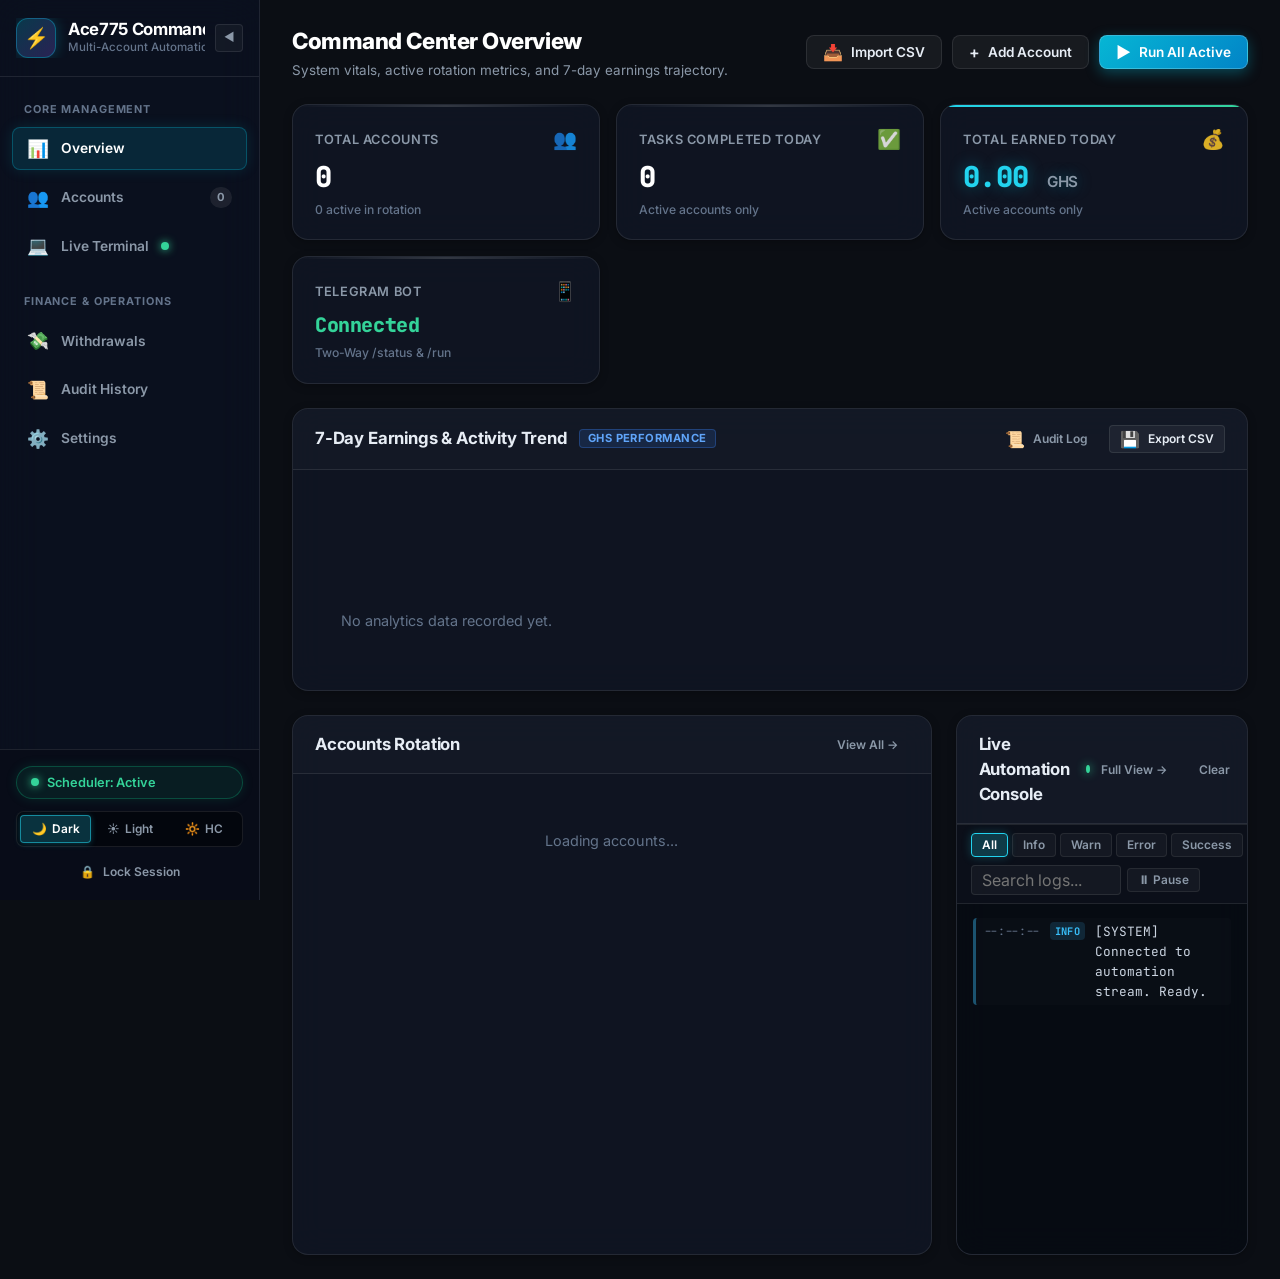
==== commit 13ead71d: "fix: resolve theme toggle switching, terminal toolbar button handlers, and checkbox appearance reset" ====
--- a/static/index.html
+++ b/static/index.html
@@ -8,18 +8,18 @@
   <link rel="preconnect" href="https://fonts.googleapis.com">
   <link rel="preconnect" href="https://fonts.gstatic.com" crossorigin>
   <link href="https://fonts.googleapis.com/css2?family=Inter:wght@300;400;500;600;700;800&family=JetBrains+Mono:wght@400;500;600;700&display=swap" rel="stylesheet">
-  <link rel="stylesheet" href="/static/css/variables.css?v=3.3">
-  <link rel="stylesheet" href="/static/css/base.css?v=3.3">
-  <link rel="stylesheet" href="/static/css/sidebar.css?v=3.3">
-  <link rel="stylesheet" href="/static/css/header.css?v=3.3">
-  <link rel="stylesheet" href="/static/css/stats.css?v=3.3">
-  <link rel="stylesheet" href="/static/css/accounts.css?v=3.3">
-  <link rel="stylesheet" href="/static/css/terminal.css?v=3.3">
-  <link rel="stylesheet" href="/static/css/analytics.css?v=3.3">
-  <link rel="stylesheet" href="/static/css/modals.css?v=3.3">
-  <link rel="stylesheet" href="/static/css/accessibility.css?v=3.3">
-  <link rel="stylesheet" href="/static/css/toasts.css?v=3.3">
-  <link rel="stylesheet" href="/static/css/dashboard.css?v=3.3">
+  <link rel="stylesheet" href="/static/css/variables.css?v=3.4">
+  <link rel="stylesheet" href="/static/css/base.css?v=3.4">
+  <link rel="stylesheet" href="/static/css/sidebar.css?v=3.4">
+  <link rel="stylesheet" href="/static/css/header.css?v=3.4">
+  <link rel="stylesheet" href="/static/css/stats.css?v=3.4">
+  <link rel="stylesheet" href="/static/css/accounts.css?v=3.4">
+  <link rel="stylesheet" href="/static/css/terminal.css?v=3.4">
+  <link rel="stylesheet" href="/static/css/analytics.css?v=3.4">
+  <link rel="stylesheet" href="/static/css/modals.css?v=3.4">
+  <link rel="stylesheet" href="/static/css/accessibility.css?v=3.4">
+  <link rel="stylesheet" href="/static/css/toasts.css?v=3.4">
+  <link rel="stylesheet" href="/static/css/dashboard.css?v=3.4">
 </head>
 <body>
 
@@ -1056,7 +1056,7 @@
   </div>
 
   <!-- Master ES Module Entry Point -->
-  <script type="module" src="/static/js/dashboard.js?v=3.3"></script>
-  <script type="module" src="/static/js/toasts.js?v=3.3"></script>
+  <script type="module" src="/static/js/dashboard.js?v=3.4"></script>
+  <script type="module" src="/static/js/toasts.js?v=3.4"></script>
 </body>
 </html>
--- a/static/css/base.css
+++ b/static/css/base.css
@@ -21,7 +21,7 @@
   appearance: none;
 }
 
-input, select, textarea {
+input:not([type="checkbox"]):not([type="radio"]), select, textarea {
   font-family: inherit;
   font-size: inherit;
   color: var(--text-main);
@@ -30,6 +30,14 @@
   outline: none;
   -webkit-appearance: none;
   appearance: none;
+}
+
+input[type="checkbox"]:not(.toggle-switch-input), input[type="radio"] {
+  accent-color: var(--accent-cyan);
+  cursor: pointer;
+  width: 16px;
+  height: 16px;
+  vertical-align: middle;
 }
 
 body {
--- a/static/css/sidebar.css
+++ b/static/css/sidebar.css
@@ -550,3 +550,74 @@
     display: none;
   }
 }
+
+/* Light Mode Sidebar Overrides */
+[data-theme="light"] .sidebar {
+  background: rgba(255, 255, 255, 0.95);
+  border-right-color: var(--panel-border);
+  box-shadow: 2px 0 16px rgba(0, 0, 0, 0.04);
+}
+
+[data-theme="light"] .sidebar-brand h1 {
+  color: var(--text-main);
+}
+
+[data-theme="light"] .btn-sidebar-collapse {
+  background: rgba(0, 0, 0, 0.04);
+  border-color: var(--panel-border);
+  color: var(--text-muted);
+}
+
+[data-theme="light"] .btn-sidebar-collapse:hover {
+  background: rgba(8, 145, 178, 0.12);
+  border-color: rgba(8, 145, 178, 0.4);
+  color: #0891b2;
+}
+
+[data-theme="light"] .theme-segmented-control {
+  background: rgba(0, 0, 0, 0.05);
+  border-color: var(--panel-border);
+}
+
+[data-theme="light"] .theme-segment-btn {
+  color: var(--text-muted);
+}
+
+[data-theme="light"] .theme-segment-btn:hover {
+  color: var(--text-main);
+  background: rgba(0, 0, 0, 0.06);
+}
+
+[data-theme="light"] .theme-segment-btn.active {
+  color: #0891b2;
+  background: rgba(8, 145, 178, 0.15);
+  border-color: rgba(8, 145, 178, 0.45);
+  box-shadow: 0 1px 4px rgba(8, 145, 178, 0.18);
+}
+
+[data-theme="light"] .nav-link {
+  color: var(--text-muted);
+}
+
+[data-theme="light"] .nav-link:hover {
+  color: var(--text-main);
+  background: rgba(0, 0, 0, 0.04);
+}
+
+[data-theme="light"] .nav-link.active {
+  color: #0891b2;
+  background: rgba(8, 145, 178, 0.12);
+  border-color: rgba(8, 145, 178, 0.35);
+  box-shadow: 0 1px 8px rgba(8, 145, 178, 0.1);
+}
+
+[data-theme="light"] .nav-badge {
+  background: rgba(0, 0, 0, 0.06);
+  color: var(--text-muted);
+}
+
+[data-theme="light"] .scheduler-pill {
+  background: rgba(0, 0, 0, 0.04);
+  border-color: var(--panel-border);
+  color: var(--text-muted);
+}
--- a/static/css/modals.css
+++ b/static/css/modals.css
@@ -689,3 +689,60 @@
   color: #22d3ee;
   box-shadow: 0 0 12px rgba(6, 182, 212, 0.35);
 }
+
+/* Light Mode Modal Overrides */
+[data-theme="light"] .modal-card {
+  background: #ffffff;
+  border-color: var(--panel-border);
+  box-shadow: 0 20px 45px -10px rgba(0, 0, 0, 0.15);
+}
+
+[data-theme="light"] .modal-header {
+  background: #f8fafc;
+  border-bottom-color: var(--panel-border);
+}
+
+[data-theme="light"] .modal-header h3 {
+  color: var(--text-main);
+}
+
+[data-theme="light"] .form-group-card {
+  background: #f8fafc;
+  border-color: var(--panel-border);
+}
+
+[data-theme="light"] .form-group input,
+[data-theme="light"] .form-group select,
+[data-theme="light"] .form-group textarea {
+  background: #ffffff;
+  border-color: var(--panel-border);
+  color: var(--text-main);
+}
+
+[data-theme="light"] .history-table th {
+  background: #f1f5f9;
+  color: var(--text-muted);
+}
+
+[data-theme="light"] .history-table td {
+  border-bottom-color: var(--panel-border);
+}
+
+[data-theme="light"] .amount-pill {
+  background: #f1f5f9;
+  border-color: var(--panel-border);
+  color: var(--text-main);
+}
+
+[data-theme="light"] .amount-pill:hover {
+  background: rgba(8, 145, 178, 0.12);
+  border-color: rgba(8, 145, 178, 0.4);
+  color: #0891b2;
+}
+
+[data-theme="light"] .amount-pill.active {
+  background: rgba(8, 145, 178, 0.16);
+  border-color: #0891b2;
+  color: #0891b2;
+  box-shadow: 0 0 10px rgba(8, 145, 178, 0.25);
+}
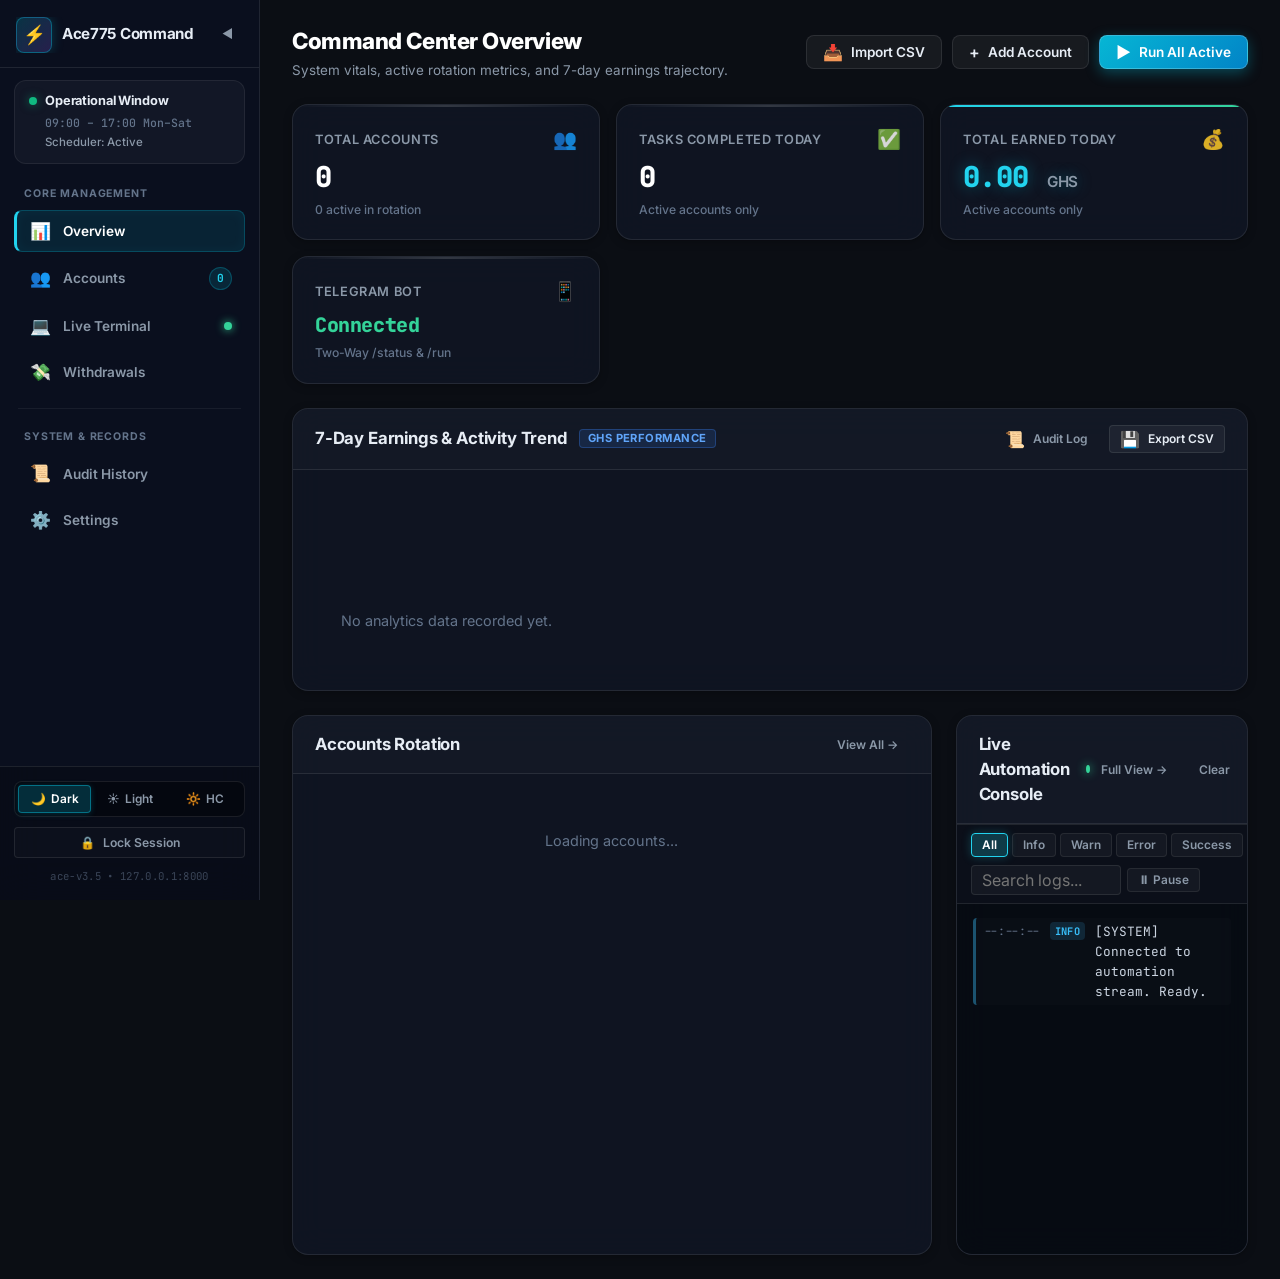
==== commit 72d5efb5: "feat: complete sidebar redesign based on hierarchy, operational widget, and unified accent critique" ====
--- a/static/index.html
+++ b/static/index.html
@@ -8,18 +8,18 @@
   <link rel="preconnect" href="https://fonts.googleapis.com">
   <link rel="preconnect" href="https://fonts.gstatic.com" crossorigin>
   <link href="https://fonts.googleapis.com/css2?family=Inter:wght@300;400;500;600;700;800&family=JetBrains+Mono:wght@400;500;600;700&display=swap" rel="stylesheet">
-  <link rel="stylesheet" href="/static/css/variables.css?v=3.4">
-  <link rel="stylesheet" href="/static/css/base.css?v=3.4">
-  <link rel="stylesheet" href="/static/css/sidebar.css?v=3.4">
-  <link rel="stylesheet" href="/static/css/header.css?v=3.4">
-  <link rel="stylesheet" href="/static/css/stats.css?v=3.4">
-  <link rel="stylesheet" href="/static/css/accounts.css?v=3.4">
-  <link rel="stylesheet" href="/static/css/terminal.css?v=3.4">
-  <link rel="stylesheet" href="/static/css/analytics.css?v=3.4">
-  <link rel="stylesheet" href="/static/css/modals.css?v=3.4">
-  <link rel="stylesheet" href="/static/css/accessibility.css?v=3.4">
-  <link rel="stylesheet" href="/static/css/toasts.css?v=3.4">
-  <link rel="stylesheet" href="/static/css/dashboard.css?v=3.4">
+  <link rel="stylesheet" href="/static/css/variables.css?v=3.5">
+  <link rel="stylesheet" href="/static/css/base.css?v=3.5">
+  <link rel="stylesheet" href="/static/css/sidebar.css?v=3.5">
+  <link rel="stylesheet" href="/static/css/header.css?v=3.5">
+  <link rel="stylesheet" href="/static/css/stats.css?v=3.5">
+  <link rel="stylesheet" href="/static/css/accounts.css?v=3.5">
+  <link rel="stylesheet" href="/static/css/terminal.css?v=3.5">
+  <link rel="stylesheet" href="/static/css/analytics.css?v=3.5">
+  <link rel="stylesheet" href="/static/css/modals.css?v=3.5">
+  <link rel="stylesheet" href="/static/css/accessibility.css?v=3.5">
+  <link rel="stylesheet" href="/static/css/toasts.css?v=3.5">
+  <link rel="stylesheet" href="/static/css/dashboard.css?v=3.5">
 </head>
 <body>
 
@@ -31,12 +31,12 @@
 
     <!-- Navigation Sidebar -->
     <aside class="sidebar" id="sidebar">
+      <!-- 1. Header: Brand & Collapse -->
       <div class="sidebar-header">
         <div class="sidebar-brand-wrapper">
-          <div class="sidebar-logo" title="Ace775 Automation">⚡</div>
+          <div class="sidebar-logo" title="Ace775 Command Center">⚡</div>
           <div class="sidebar-brand">
             <h1>Ace775 Command</h1>
-            <p class="subtitle">Multi-Account Automation</p>
           </div>
         </div>
         <button type="button" class="btn-sidebar-collapse" id="btn-sidebar-collapse" onclick="toggleSidebarCollapse()" title="Collapse sidebar (Ctrl+B)" aria-label="Toggle sidebar collapse">
@@ -44,61 +44,79 @@
         </button>
       </div>
 
+      <!-- 2. Live Operational Status Card -->
+      <div class="sidebar-status-card" id="sidebar-op-widget" data-title="Operational Window: 09:00 - 17:00 active">
+        <div class="status-card-header">
+          <span class="status-indicator-dot dot-active" id="op-dot"></span>
+          <span class="status-card-state" id="op-state-title">Operational Window</span>
+        </div>
+        <div class="status-card-details">
+          <span class="status-card-time" id="op-window-hours">09:00 – 17:00 Mon–Sat</span>
+          <span class="status-card-sub" id="op-sub-info">Scheduler: Active</span>
+        </div>
+      </div>
+
+      <!-- 3. Navigation Groups -->
       <nav class="sidebar-nav">
-        <span class="nav-section-title">Core Management</span>
-        <a class="nav-link active" data-page="overview" data-title="Overview" onclick="navigate('overview')">
-          <span class="nav-icon">📊</span>
-          <span class="nav-label">Overview</span>
-        </a>
-        <a class="nav-link" data-page="accounts" data-title="Accounts" onclick="navigate('accounts')">
-          <span class="nav-icon">👥</span>
-          <span class="nav-label">Accounts</span>
-          <span class="nav-badge" id="badge-account-count">0</span>
-        </a>
-        <a class="nav-link" data-page="terminal" data-title="Live Terminal" onclick="navigate('terminal')">
-          <span class="nav-icon">💻</span>
-          <span class="nav-label">Live Terminal</span>
-          <span class="sched-dot"></span>
-        </a>
-
-        <span class="nav-section-title" style="margin-top:12px;">Finance & Operations</span>
-        <a class="nav-link" data-page="withdrawals" data-title="Withdrawals" onclick="navigate('withdrawals')">
-          <span class="nav-icon">💸</span>
-          <span class="nav-label">Withdrawals</span>
-        </a>
-        <a class="nav-link" data-page="history" data-title="Audit History" onclick="navigate('history')">
-          <span class="nav-icon">📜</span>
-          <span class="nav-label">Audit History</span>
-        </a>
-        <a class="nav-link" data-page="settings" data-title="Settings" onclick="navigate('settings')">
-          <span class="nav-icon">⚙️</span>
-          <span class="nav-label">Settings</span>
-        </a>
+        <div class="nav-group">
+          <span class="nav-section-title">Core Management</span>
+          <a class="nav-link active" data-page="overview" data-title="Overview" onclick="navigate('overview')">
+            <span class="nav-icon">📊</span>
+            <span class="nav-label">Overview</span>
+          </a>
+          <a class="nav-link" data-page="accounts" data-title="Accounts" onclick="navigate('accounts')">
+            <span class="nav-icon">👥</span>
+            <span class="nav-label">Accounts</span>
+            <span class="nav-badge" id="badge-account-count">0</span>
+          </a>
+          <a class="nav-link" data-page="terminal" data-title="Live Terminal" onclick="navigate('terminal')">
+            <span class="nav-icon">💻</span>
+            <span class="nav-label">Live Terminal</span>
+            <span class="sched-dot"></span>
+          </a>
+          <a class="nav-link" data-page="withdrawals" data-title="Withdrawals" onclick="navigate('withdrawals')">
+            <span class="nav-icon">💸</span>
+            <span class="nav-label">Withdrawals</span>
+          </a>
+        </div>
+
+        <div class="sidebar-divider"></div>
+
+        <div class="nav-group">
+          <span class="nav-section-title">System & Records</span>
+          <a class="nav-link" data-page="history" data-title="Audit History" onclick="navigate('history')">
+            <span class="nav-icon">📜</span>
+            <span class="nav-label">Audit History</span>
+          </a>
+          <a class="nav-link" data-page="settings" data-title="Settings" onclick="navigate('settings')">
+            <span class="nav-icon">⚙️</span>
+            <span class="nav-label">Settings</span>
+          </a>
+        </div>
       </nav>
 
+      <!-- 4. Footer: Theme Segmented Control & Metadata -->
       <div class="sidebar-footer">
-        <div class="scheduler-pill" id="header-scheduler-badge" title="Daily Pattern-Free Task Automation">
-          <span class="sched-dot"></span>
-          <span class="footer-label" id="header-scheduler-text">Scheduler: Active</span>
-        </div>
-
-        <!-- Segmented Theme & Contrast Control -->
         <div class="theme-segmented-control" role="group" aria-label="Theme & Contrast Mode">
-          <button id="theme-btn-dark" class="theme-segment-btn active" onclick="setThemeMode('dark')" title="Dark Theme">
+          <button id="theme-btn-dark" class="theme-segment-btn active" onclick="setThemeMode('dark')" title="Dark Theme" aria-label="Dark Theme">
             <span>🌙</span> <span class="segment-label">Dark</span>
           </button>
-          <button id="theme-btn-light" class="theme-segment-btn" onclick="setThemeMode('light')" title="Light Theme">
+          <button id="theme-btn-light" class="theme-segment-btn" onclick="setThemeMode('light')" title="Light Theme" aria-label="Light Theme">
             <span>☀️</span> <span class="segment-label">Light</span>
           </button>
-          <button id="theme-btn-hc" class="theme-segment-btn" onclick="toggleHighContrast()" title="High Contrast Mode" aria-pressed="false">
+          <button id="theme-btn-hc" class="theme-segment-btn" onclick="toggleHighContrast()" title="High Contrast Mode" aria-pressed="false" aria-label="High Contrast Mode">
             <span>🔆</span> <span class="segment-label">HC</span>
           </button>
         </div>
 
         <div class="sidebar-actions-row">
-          <button id="btn-logout" class="btn btn-xs btn-ghost btn-logout" style="width:100%; justify-content:center;" onclick="handleLogout()" title="Lock dashboard & log out">
+          <button id="btn-logout" class="btn btn-xs btn-ghost btn-logout" onclick="handleLogout()" title="Lock dashboard & log out">
             <span>🔒</span> <span class="footer-label">Lock Session</span>
           </button>
+        </div>
+
+        <div class="sidebar-meta-tag">
+          <span>ace-v3.5</span> • <span>127.0.0.1:8000</span>
         </div>
       </div>
     </aside>
@@ -1056,7 +1074,7 @@
   </div>
 
   <!-- Master ES Module Entry Point -->
-  <script type="module" src="/static/js/dashboard.js?v=3.4"></script>
-  <script type="module" src="/static/js/toasts.js?v=3.4"></script>
+  <script type="module" src="/static/js/dashboard.js?v=3.5"></script>
+  <script type="module" src="/static/js/toasts.js?v=3.5"></script>
 </body>
 </html>
--- a/static/css/sidebar.css
+++ b/static/css/sidebar.css
@@ -11,7 +11,7 @@
 /* Sidebar */
 .sidebar {
   width: 260px;
-  background: rgba(11, 17, 32, 0.85);
+  background: rgba(11, 17, 32, 0.88);
   backdrop-filter: blur(20px);
   -webkit-backdrop-filter: blur(20px);
   border-right: 1px solid var(--panel-border);
@@ -26,76 +26,76 @@
   overflow-x: hidden;
 }
 
+/* 1. Header: Brand & Ghost Collapse Button */
 .sidebar-header {
-  padding: 18px 16px;
+  padding: 16px 16px 14px 16px;
   border-bottom: 1px solid var(--panel-border);
   display: flex;
   align-items: center;
   justify-content: space-between;
+  gap: 12px;
+  min-height: 68px;
+}
+
+.sidebar-brand-wrapper {
+  display: flex;
+  align-items: center;
   gap: 10px;
-  min-height: 76px;
-}
-
-.sidebar-brand-wrapper {
-  display: flex;
-  align-items: center;
-  gap: 12px;
   overflow: hidden;
-  transition: opacity 0.2s ease, width 0.2s ease;
 }
 
 .sidebar-logo {
-  width: 40px;
-  height: 40px;
-  border-radius: var(--radius-md);
-  background: linear-gradient(135deg, rgba(6, 182, 212, 0.25), rgba(139, 92, 246, 0.25));
+  width: 36px;
+  height: 36px;
+  border-radius: var(--radius-sm);
+  background: linear-gradient(135deg, rgba(6, 182, 212, 0.22), rgba(139, 92, 246, 0.22));
   border: 1px solid rgba(6, 182, 212, 0.4);
   display: flex;
   align-items: center;
   justify-content: center;
-  font-size: 1.25rem;
-  box-shadow: 0 0 14px rgba(6, 182, 212, 0.3);
+  font-size: 1.15rem;
+  box-shadow: 0 0 12px rgba(6, 182, 212, 0.25);
   flex-shrink: 0;
 }
 
 .sidebar-brand h1 {
-  font-size: 1.05rem;
+  font-size: 0.95rem;
   font-weight: 700;
-  color: #ffffff;
+  color: var(--text-main);
   letter-spacing: -0.02em;
   line-height: 1.2;
   white-space: nowrap;
 }
 
-.sidebar-brand .subtitle {
-  font-size: 0.72rem;
-  color: var(--text-dim);
-  font-weight: 500;
-  white-space: nowrap;
-}
-
+/* Ghost Collapse Trigger with Cyan Focus/Hover Ring */
 .btn-sidebar-collapse {
-  width: 28px;
-  height: 28px;
-  border-radius: var(--radius-xs);
+  width: 32px;
+  height: 32px;
+  border-radius: var(--radius-sm);
   display: inline-flex;
   align-items: center;
   justify-content: center;
-  background: rgba(255, 255, 255, 0.04);
-  border: 1px solid var(--panel-border);
+  background: transparent;
+  border: 1px solid transparent;
   color: var(--text-muted);
   cursor: pointer;
-  font-size: 0.72rem;
-  transition: var(--transition-fast);
+  font-size: 0.76rem;
+  transition: all 0.18s cubic-bezier(0.16, 1, 0.3, 1);
   flex-shrink: 0;
   -webkit-appearance: none;
   appearance: none;
 }
 
 .btn-sidebar-collapse:hover {
-  background: rgba(34, 211, 238, 0.15);
-  border-color: rgba(34, 211, 238, 0.4);
-  color: #ffffff;
+  background: rgba(6, 182, 212, 0.08);
+  border-color: rgba(6, 182, 212, 0.3);
+  color: var(--accent-cyan);
+  box-shadow: 0 0 0 3px rgba(6, 182, 212, 0.1);
+}
+
+.btn-sidebar-collapse:focus-visible {
+  outline: 2px solid var(--accent-cyan);
+  outline-offset: 2px;
 }
 
 .collapse-icon {
@@ -104,104 +104,215 @@
   line-height: 1;
 }
 
-/* Nav Menu */
+/* 2. Live Operational Status Card (Layer 2 - Prominent Active Visual Weight) */
+.sidebar-status-card {
+  margin: 12px 14px 4px 14px;
+  padding: 12px 14px;
+  background: rgba(255, 255, 255, 0.035);
+  border: 1px solid rgba(255, 255, 255, 0.07);
+  border-radius: var(--radius-md);
+  display: flex;
+  flex-direction: column;
+  gap: 6px;
+  transition: all 0.22s ease;
+  position: relative;
+}
+
+.sidebar-status-card:hover {
+  background: rgba(255, 255, 255, 0.05);
+  border-color: rgba(6, 182, 212, 0.25);
+  box-shadow: 0 2px 12px rgba(0, 0, 0, 0.15);
+}
+
+.status-card-header {
+  display: flex;
+  align-items: center;
+  gap: 8px;
+}
+
+.status-card-state {
+  font-size: 0.8rem;
+  font-weight: 700;
+  color: var(--text-main);
+  letter-spacing: -0.01em;
+  line-height: 1.2;
+}
+
+.status-indicator-dot {
+  width: 8px;
+  height: 8px;
+  border-radius: 50%;
+  display: inline-block;
+  flex-shrink: 0;
+}
+
+.status-indicator-dot.dot-active {
+  background: #10b981;
+  box-shadow: 0 0 10px rgba(16, 185, 129, 0.55);
+  animation: pulseGreen 2.2s infinite ease-in-out;
+}
+
+.status-indicator-dot.dot-waiting {
+  background: #f59e0b;
+  box-shadow: 0 0 10px rgba(245, 158, 11, 0.55);
+  animation: pulseAmber 2.6s infinite ease-in-out;
+}
+
+.status-indicator-dot.dot-closed {
+  background: #ef4444;
+  box-shadow: 0 0 8px rgba(239, 68, 68, 0.45);
+}
+
+@keyframes pulseGreen {
+  0%, 100% { transform: scale(1); opacity: 1; box-shadow: 0 0 8px rgba(16, 185, 129, 0.6); }
+  50% { transform: scale(1.15); opacity: 0.85; box-shadow: 0 0 14px rgba(16, 185, 129, 0.8); }
+}
+
+@keyframes pulseAmber {
+  0%, 100% { transform: scale(1); opacity: 1; box-shadow: 0 0 8px rgba(245, 158, 11, 0.6); }
+  50% { transform: scale(1.15); opacity: 0.85; box-shadow: 0 0 14px rgba(245, 158, 11, 0.8); }
+}
+
+.status-card-details {
+  display: flex;
+  flex-direction: column;
+  gap: 2px;
+  padding-left: 16px;
+}
+
+.status-card-time {
+  font-family: var(--font-mono);
+  font-size: 0.72rem;
+  color: var(--text-dim);
+  font-variant-numeric: tabular-nums;
+  font-weight: 500;
+}
+
+.status-card-sub {
+  font-size: 0.72rem;
+  color: var(--text-muted);
+  font-weight: 500;
+  white-space: nowrap;
+  overflow: hidden;
+  text-overflow: ellipsis;
+}
+
+/* 3. Navigation Menu (Layer 3 - Predictable, Scannable) */
 .sidebar-nav {
-  padding: 16px 12px;
-  display: flex;
-  flex-direction: column;
-  gap: 6px;
+  padding: 12px 14px;
+  display: flex;
+  flex-direction: column;
+  gap: 4px;
   flex: 1;
   overflow-y: auto;
 }
 
+.nav-group {
+  display: flex;
+  flex-direction: column;
+  gap: 4px;
+}
+
+.sidebar-divider {
+  height: 1px;
+  background: rgba(255, 255, 255, 0.06);
+  margin: 10px 4px;
+}
+
 .nav-section-title {
-  font-size: 0.68rem;
+  font-size: 0.66rem;
   text-transform: uppercase;
   letter-spacing: 0.08em;
   color: var(--text-dim);
   font-weight: 700;
-  padding: 8px 12px 4px 12px;
+  padding: 6px 10px 4px 10px;
 }
 
 .nav-link {
   display: flex;
   align-items: center;
   gap: 12px;
-  padding: 10px 14px;
+  padding: 10px 12px;
   border-radius: var(--radius-sm);
   color: var(--text-muted);
   text-decoration: none;
-  font-size: 0.86rem;
+  font-size: 0.85rem;
   font-weight: 600;
-  transition: var(--transition-fast);
+  transition: all 0.16s cubic-bezier(0.16, 1, 0.3, 1);
   cursor: pointer;
   user-select: none;
   border: 1px solid transparent;
+  border-left: 3px solid transparent;
 }
 
 .nav-link:hover {
-  color: #ffffff;
-  background: rgba(255, 255, 255, 0.05);
+  color: var(--text-main);
+  background: rgba(6, 182, 212, 0.05);
+  border-color: rgba(6, 182, 212, 0.12);
 }
 
 .nav-link.active {
   color: #ffffff;
-  background: rgba(6, 182, 212, 0.15);
-  border-color: rgba(6, 182, 212, 0.3);
-  box-shadow: 0 0 14px rgba(6, 182, 212, 0.15);
+  background: rgba(6, 182, 212, 0.12);
+  border-color: rgba(6, 182, 212, 0.28);
+  border-left: 3px solid var(--accent-cyan);
+  box-shadow: inset 0 0 12px rgba(6, 182, 212, 0.06);
 }
 
 .nav-icon {
-  font-size: 1.1rem;
+  font-size: 1.05rem;
   line-height: 1;
   display: flex;
   align-items: center;
   justify-content: center;
   width: 22px;
+  flex-shrink: 0;
+}
+
+.nav-label {
+  flex: 1;
+  white-space: nowrap;
 }
 
 .nav-badge {
   margin-left: auto;
+  font-family: var(--font-mono);
   font-size: 0.7rem;
   font-weight: 700;
   padding: 2px 7px;
-  border-radius: var(--radius-pill);
-  background: rgba(255, 255, 255, 0.08);
-  color: var(--text-muted);
-}
-
-.nav-badge.badge-alert {
-  background: rgba(245, 158, 11, 0.2);
-  color: #fbbf24;
-}
-
-/* Sidebar Footer */
+  border-radius: 9999px;
+  background: rgba(255, 255, 255, 0.06);
+  color: var(--text-muted);
+  border: 1px solid transparent;
+  transition: var(--transition-fast);
+}
+
+.nav-badge:not(:empty):not([data-count="0"]) {
+  background: rgba(6, 182, 212, 0.14);
+  color: var(--accent-cyan);
+  border-color: rgba(6, 182, 212, 0.28);
+}
+
+/* 4. Sidebar Footer */
 .sidebar-footer {
-  padding: 16px;
+  padding: 14px 14px 16px 14px;
   border-top: 1px solid var(--panel-border);
   display: flex;
   flex-direction: column;
-  gap: 12px;
+  gap: 10px;
   background: rgba(0, 0, 0, 0.2);
 }
 
-.sidebar-actions-row {
-  display: flex;
-  align-items: center;
-  justify-content: space-between;
-  gap: 8px;
-}
-
-/* Unified Theme & Contrast Segmented Control */
 .theme-segmented-control {
   display: flex;
   align-items: center;
-  background: rgba(0, 0, 0, 0.45);
+  background: rgba(0, 0, 0, 0.35);
   border: 1px solid var(--panel-border);
   border-radius: var(--radius-sm);
   padding: 3px;
   width: 100%;
-  gap: 3px;
+  gap: 2px;
+  position: relative;
 }
 
 .theme-segment-btn {
@@ -210,7 +321,7 @@
   align-items: center;
   justify-content: center;
   gap: 5px;
-  padding: 6px 8px;
+  padding: 6px 6px;
   font-size: 0.74rem;
   font-weight: 600;
   color: var(--text-muted);
@@ -218,7 +329,7 @@
   border: 1px solid transparent;
   border-radius: var(--radius-xs);
   cursor: pointer;
-  transition: var(--transition-fast);
+  transition: all 0.18s cubic-bezier(0.16, 1, 0.3, 1);
   white-space: nowrap;
   -webkit-appearance: none;
   appearance: none;
@@ -226,14 +337,48 @@
 
 .theme-segment-btn:hover {
   color: var(--text-main);
-  background: rgba(255, 255, 255, 0.08);
+  background: rgba(255, 255, 255, 0.06);
 }
 
 .theme-segment-btn.active {
   color: #ffffff;
-  background: rgba(34, 211, 238, 0.22);
-  border-color: rgba(34, 211, 238, 0.55);
-  box-shadow: 0 1px 6px rgba(34, 211, 238, 0.25);
+  background: rgba(6, 182, 212, 0.22);
+  border-color: rgba(6, 182, 212, 0.5);
+  box-shadow: 0 1px 6px rgba(6, 182, 212, 0.22);
+}
+
+.sidebar-actions-row {
+  display: flex;
+  align-items: center;
+  width: 100%;
+}
+
+.sidebar-actions-row .btn-logout {
+  width: 100%;
+  justify-content: center;
+  padding: 7px 12px;
+  font-size: 0.76rem;
+  border-radius: var(--radius-xs);
+  border: 1px solid var(--panel-border);
+  background: rgba(255, 255, 255, 0.02);
+  color: var(--text-muted);
+  transition: var(--transition-fast);
+}
+
+.sidebar-actions-row .btn-logout:hover {
+  color: var(--danger);
+  border-color: rgba(239, 68, 68, 0.35);
+  background: rgba(239, 68, 68, 0.08);
+}
+
+.sidebar-meta-tag {
+  font-family: var(--font-mono);
+  font-size: 0.67rem;
+  color: var(--text-dim);
+  text-align: center;
+  letter-spacing: 0.03em;
+  opacity: 0.55;
+  user-select: none;
 }
 
 /* Main Content Area */
@@ -306,7 +451,7 @@
 }
 
 /* ==============================================================================
-   Sidebar Collapsed State (Desktop Icon Rail)
+   Sidebar Collapsed State (Desktop 68px Icon Rail)
    ============================================================================== */
 .app-shell.sidebar-collapsed .sidebar {
   width: 68px;
@@ -333,28 +478,76 @@
 }
 
 .app-shell.sidebar-collapsed .btn-sidebar-collapse {
-  width: 26px;
-  height: 26px;
+  width: 28px;
+  height: 28px;
 }
 
 .app-shell.sidebar-collapsed .collapse-icon {
   transform: rotate(180deg);
 }
 
+/* Operational Widget in Collapsed Mode */
+.app-shell.sidebar-collapsed .sidebar-status-card {
+  width: 44px;
+  height: 44px;
+  margin: 10px auto;
+  padding: 0;
+  justify-content: center;
+  align-items: center;
+  border-radius: var(--radius-sm);
+  cursor: default;
+}
+
+.app-shell.sidebar-collapsed .status-card-details,
+.app-shell.sidebar-collapsed .status-card-state {
+  display: none;
+}
+
+.app-shell.sidebar-collapsed .status-card-header {
+  gap: 0;
+  justify-content: center;
+}
+
+.app-shell.sidebar-collapsed .sidebar-status-card::after {
+  content: attr(data-title);
+  position: absolute;
+  left: calc(100% + 12px);
+  top: 50%;
+  transform: translateY(-50%) scale(0.94);
+  background: #0f172a;
+  color: #f3f4f6;
+  font-size: 0.74rem;
+  font-weight: 600;
+  padding: 6px 12px;
+  border-radius: var(--radius-xs);
+  border: 1px solid var(--panel-border);
+  box-shadow: 0 6px 20px rgba(0, 0, 0, 0.45);
+  white-space: nowrap;
+  pointer-events: none;
+  opacity: 0;
+  visibility: hidden;
+  transition: opacity 0.18s ease 0.08s, transform 0.18s ease 0.08s, visibility 0.18s;
+  z-index: 999;
+}
+
+.app-shell.sidebar-collapsed .sidebar-status-card:hover::after {
+  opacity: 1;
+  visibility: visible;
+  transform: translateY(-50%) scale(1);
+}
+
 .app-shell.sidebar-collapsed .sidebar-nav {
-  padding: 14px 6px;
-  align-items: center;
+  padding: 12px 6px;
+  align-items: center;
+}
+
+.app-shell.sidebar-collapsed .sidebar-divider {
+  width: 32px;
+  margin: 8px auto;
 }
 
 .app-shell.sidebar-collapsed .nav-section-title {
-  height: 1px;
-  width: 32px;
-  padding: 0;
-  margin: 10px 0;
-  background: rgba(255, 255, 255, 0.08);
-  font-size: 0;
-  text-indent: -9999px;
-  overflow: hidden;
+  display: none;
 }
 
 .app-shell.sidebar-collapsed .nav-link {
@@ -362,7 +555,13 @@
   height: 44px;
   padding: 0;
   justify-content: center;
+  border-left: 1px solid transparent;
   position: relative;
+}
+
+.app-shell.sidebar-collapsed .nav-link.active {
+  border-left-color: var(--accent-cyan);
+  border-radius: var(--radius-sm);
 }
 
 .app-shell.sidebar-collapsed .nav-label {
@@ -370,7 +569,7 @@
 }
 
 .app-shell.sidebar-collapsed .nav-link .nav-icon {
-  font-size: 1.25rem;
+  font-size: 1.2rem;
   margin: 0;
 }
 
@@ -391,22 +590,22 @@
 .app-shell.sidebar-collapsed .nav-link::after {
   content: attr(data-title);
   position: absolute;
-  left: calc(100% + 14px);
+  left: calc(100% + 12px);
   top: 50%;
-  transform: translateY(-50%) scale(0.92);
-  background: #111827;
+  transform: translateY(-50%) scale(0.94);
+  background: #0f172a;
   color: #f3f4f6;
-  font-size: 0.76rem;
+  font-size: 0.74rem;
   font-weight: 600;
   padding: 6px 12px;
   border-radius: var(--radius-xs);
-  border: 1px solid rgba(255, 255, 255, 0.12);
-  box-shadow: 0 4px 16px rgba(0, 0, 0, 0.5);
+  border: 1px solid var(--panel-border);
+  box-shadow: 0 6px 20px rgba(0, 0, 0, 0.45);
   white-space: nowrap;
   pointer-events: none;
   opacity: 0;
   visibility: hidden;
-  transition: opacity 0.18s ease, transform 0.18s ease, visibility 0.18s;
+  transition: opacity 0.18s ease 0.08s, transform 0.18s ease 0.08s, visibility 0.18s;
   z-index: 999;
 }
 
@@ -422,23 +621,17 @@
   align-items: center;
 }
 
-.app-shell.sidebar-collapsed .footer-label {
+.app-shell.sidebar-collapsed .footer-label,
+.app-shell.sidebar-collapsed .segment-label,
+.app-shell.sidebar-collapsed .sidebar-meta-tag {
   display: none;
-}
-
-.app-shell.sidebar-collapsed .scheduler-pill {
-  width: 38px;
-  height: 38px;
-  padding: 0;
-  justify-content: center;
-  border-radius: var(--radius-sm);
 }
 
 .app-shell.sidebar-collapsed .theme-segmented-control {
   flex-direction: column;
   padding: 2px;
   gap: 3px;
-  width: 38px;
+  width: 40px;
 }
 
 .app-shell.sidebar-collapsed .theme-segment-btn {
@@ -447,56 +640,62 @@
   width: 100%;
 }
 
-.app-shell.sidebar-collapsed .segment-label {
-  display: none;
-}
-
 .app-shell.sidebar-collapsed .btn-logout {
-  width: 38px;
+  width: 40px;
   height: 36px;
   padding: 0;
   justify-content: center;
 }
 
-/* Responsive Drawer for Tablet & Mobile */
+/* ==============================================================================
+   Responsive Overrides (< 960px Mobile Drawer)
+   ============================================================================== */
 @media (max-width: 960px) {
   .sidebar {
     transform: translateX(-100%);
+    width: 280px;
+    box-shadow: var(--shadow-lg);
   }
 
   .sidebar.open {
     transform: translateX(0);
-    box-shadow: var(--shadow-lg);
   }
 
   .sidebar-backdrop {
-    display: none;
     position: fixed;
     top: 0;
     left: 0;
     right: 0;
     bottom: 0;
-    background: rgba(0, 0, 0, 0.6);
+    background: rgba(0, 0, 0, 0.65);
     backdrop-filter: blur(4px);
     z-index: 99;
+    opacity: 0;
+    visibility: hidden;
+    transition: var(--transition);
   }
 
   .sidebar-backdrop.active {
-    display: block;
+    opacity: 1;
+    visibility: visible;
   }
 
   .main-content-area {
-    margin-left: 0;
-    padding: 18px 16px;
+    margin-left: 0 !important;
+    padding: 16px 18px;
   }
 
   .mobile-top-bar {
     display: flex;
   }
 
-  /* Mobile reset for collapsed overrides */
   .app-shell.sidebar-collapsed .sidebar {
-    width: 260px;
+    width: 280px;
+    transform: translateX(-100%);
+  }
+
+  .app-shell.sidebar-collapsed .sidebar.open {
+    transform: translateX(0);
   }
 
   .app-shell.sidebar-collapsed .main-content-area {
@@ -505,7 +704,7 @@
 
   .app-shell.sidebar-collapsed .sidebar-header {
     flex-direction: row;
-    padding: 18px 16px;
+    padding: 16px;
   }
 
   .app-shell.sidebar-collapsed .sidebar-brand {
@@ -525,7 +724,7 @@
   .app-shell.sidebar-collapsed .nav-link {
     width: 100%;
     height: auto;
-    padding: 10px 14px;
+    padding: 10px 12px;
     justify-content: flex-start;
   }
 
@@ -534,16 +733,10 @@
     width: 100%;
   }
 
-  .app-shell.sidebar-collapsed .scheduler-pill {
-    width: 100%;
-    height: auto;
-    padding: 6px 12px;
-  }
-
   .app-shell.sidebar-collapsed .btn-logout {
     width: 100%;
     height: auto;
-    padding: 6px 12px;
+    padding: 7px 12px;
   }
 
   .app-shell.sidebar-collapsed .btn-sidebar-collapse {
@@ -551,9 +744,11 @@
   }
 }
 
-/* Light Mode Sidebar Overrides */
+/* ==============================================================================
+   Light Mode Sidebar Overrides
+   ============================================================================== */
 [data-theme="light"] .sidebar {
-  background: rgba(255, 255, 255, 0.95);
+  background: rgba(255, 255, 255, 0.96);
   border-right-color: var(--panel-border);
   box-shadow: 2px 0 16px rgba(0, 0, 0, 0.04);
 }
@@ -563,36 +758,28 @@
 }
 
 [data-theme="light"] .btn-sidebar-collapse {
-  background: rgba(0, 0, 0, 0.04);
+  color: var(--text-muted);
+}
+
+[data-theme="light"] .btn-sidebar-collapse:hover {
+  background: rgba(8, 145, 178, 0.08);
+  border-color: rgba(8, 145, 178, 0.3);
+  color: #0891b2;
+  box-shadow: 0 0 0 3px rgba(8, 145, 178, 0.1);
+}
+
+[data-theme="light"] .sidebar-status-card {
+  background: #f8fafc;
   border-color: var(--panel-border);
-  color: var(--text-muted);
-}
-
-[data-theme="light"] .btn-sidebar-collapse:hover {
-  background: rgba(8, 145, 178, 0.12);
-  border-color: rgba(8, 145, 178, 0.4);
-  color: #0891b2;
-}
-
-[data-theme="light"] .theme-segmented-control {
-  background: rgba(0, 0, 0, 0.05);
-  border-color: var(--panel-border);
-}
-
-[data-theme="light"] .theme-segment-btn {
-  color: var(--text-muted);
-}
-
-[data-theme="light"] .theme-segment-btn:hover {
-  color: var(--text-main);
-  background: rgba(0, 0, 0, 0.06);
-}
-
-[data-theme="light"] .theme-segment-btn.active {
-  color: #0891b2;
-  background: rgba(8, 145, 178, 0.15);
-  border-color: rgba(8, 145, 178, 0.45);
-  box-shadow: 0 1px 4px rgba(8, 145, 178, 0.18);
+}
+
+[data-theme="light"] .sidebar-status-card:hover {
+  background: #ffffff;
+  border-color: rgba(8, 145, 178, 0.3);
+}
+
+[data-theme="light"] .sidebar-divider {
+  background: var(--panel-border);
 }
 
 [data-theme="light"] .nav-link {
@@ -601,14 +788,15 @@
 
 [data-theme="light"] .nav-link:hover {
   color: var(--text-main);
-  background: rgba(0, 0, 0, 0.04);
+  background: rgba(8, 145, 178, 0.06);
 }
 
 [data-theme="light"] .nav-link.active {
   color: #0891b2;
   background: rgba(8, 145, 178, 0.12);
-  border-color: rgba(8, 145, 178, 0.35);
-  box-shadow: 0 1px 8px rgba(8, 145, 178, 0.1);
+  border-color: rgba(8, 145, 178, 0.3);
+  border-left-color: #0891b2;
+  box-shadow: inset 0 0 12px rgba(8, 145, 178, 0.06);
 }
 
 [data-theme="light"] .nav-badge {
@@ -616,8 +804,31 @@
   color: var(--text-muted);
 }
 
-[data-theme="light"] .scheduler-pill {
+[data-theme="light"] .theme-segmented-control {
+  background: #f1f5f9;
+  border-color: var(--panel-border);
+}
+
+[data-theme="light"] .theme-segment-btn {
+  color: var(--text-muted);
+}
+
+[data-theme="light"] .theme-segment-btn:hover {
+  color: var(--text-main);
   background: rgba(0, 0, 0, 0.04);
+}
+
+[data-theme="light"] .theme-segment-btn.active {
+  color: #0891b2;
+  background: #ffffff;
+  border-color: rgba(8, 145, 178, 0.35);
+  box-shadow: 0 1px 4px rgba(0, 0, 0, 0.08);
+}
+
+[data-theme="light"] .app-shell.sidebar-collapsed .nav-link::after,
+[data-theme="light"] .app-shell.sidebar-collapsed .sidebar-status-card::after {
+  background: #ffffff;
+  color: #0f172a;
   border-color: var(--panel-border);
-  color: var(--text-muted);
-}
+  box-shadow: 0 6px 20px rgba(0, 0, 0, 0.12);
+}
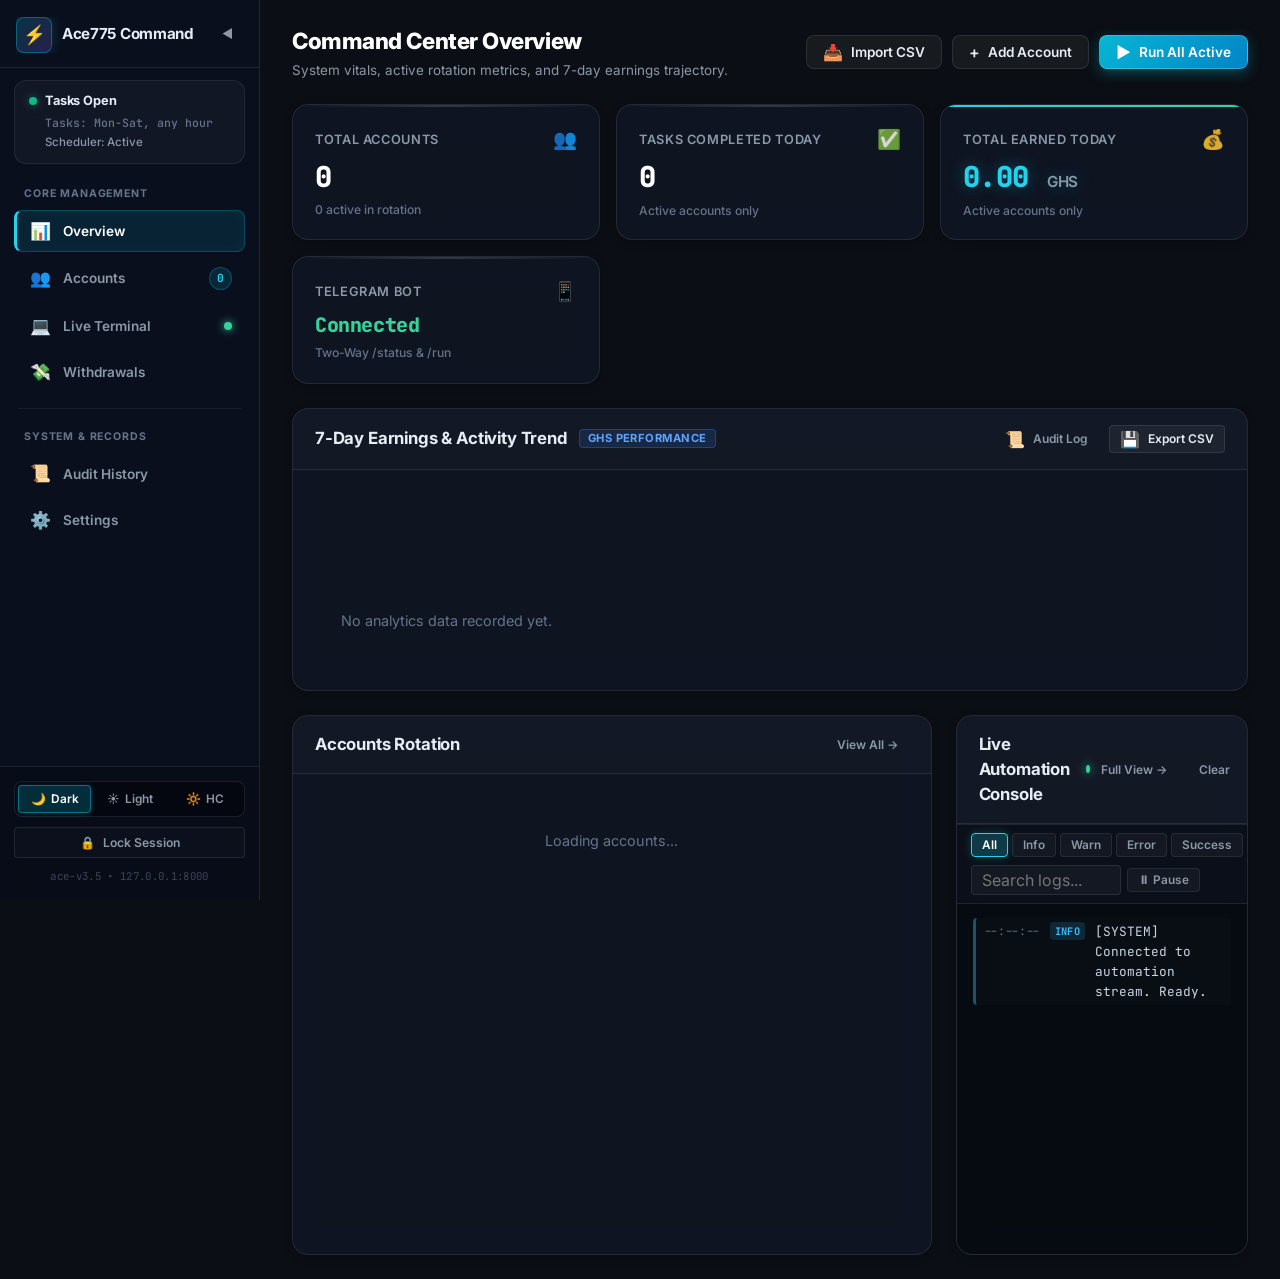
==== commit ea001d29: "fix: show the task window on account cards and drop the stale 09:00-17:00 task wording - /api/accoun" ====
--- a/static/index.html
+++ b/static/index.html
@@ -45,13 +45,13 @@
       </div>
 
       <!-- 2. Live Operational Status Card -->
-      <div class="sidebar-status-card" id="sidebar-op-widget" data-title="Operational Window: 09:00 - 17:00 active">
+      <div class="sidebar-status-card" id="sidebar-op-widget" data-title="Tasks run Mon-Sat at any hour">
         <div class="status-card-header">
           <span class="status-indicator-dot dot-active" id="op-dot"></span>
-          <span class="status-card-state" id="op-state-title">Operational Window</span>
+          <span class="status-card-state" id="op-state-title">Tasks Open</span>
         </div>
         <div class="status-card-details">
-          <span class="status-card-time" id="op-window-hours">09:00 – 17:00 Mon–Sat</span>
+          <span class="status-card-time" id="op-window-hours">Tasks: Mon-Sat, any hour</span>
           <span class="status-card-sub" id="op-sub-info">Scheduler: Active</span>
         </div>
       </div>
@@ -629,6 +629,12 @@
             <button type="button" class="settings-nav-btn" role="tab" aria-selected="false" data-tab="tab-platform" onclick="switchSettingsTab('tab-platform')">
               <span>🌐</span> Platform Host
             </button>
+            <button type="button" class="settings-nav-btn" role="tab" aria-selected="false" data-tab="tab-windows" onclick="switchSettingsTab('tab-windows')">
+              <span>w</span> Time Windows
+            </button>
+            <button type="button" class="settings-nav-btn" role="tab" aria-selected="false" data-tab="tab-system" onclick="switchSettingsTab('tab-system')">
+              <span>v</span> System &amp; Updates
+            </button>
           </nav>
 
           <!-- Right Content Area with Sticky Footer Form -->
@@ -637,20 +643,21 @@
             <div class="settings-tab-panel active" id="tab-hours" role="tabpanel">
               <div class="settings-card">
                 <h4 class="settings-subhead">⏰ Platform Operating Hours & Rest Policy</h4>
-                <p class="settings-desc">Ace775 enforces strict operating windows for both task submissions and withdrawals. The bot respects these operational guards to protect your accounts from detection.</p>
+                <p class="settings-desc">Tasks run Monday to Saturday at any hour. Withdrawals are limited to Monday-Friday 09:00-17:00, and the platform is closed on Sundays.</p>
                 <div class="settings-badge-row">
-                  <span class="badge badge-primary">Operating: Mon – Sat (09:00 – 17:00)</span>
+                  <span class="badge badge-primary">Tasks: Mon-Sat (any hour)</span>
+                  <span class="badge badge-warning">Withdrawals: Mon-Fri (09:00-17:00)</span>
                   <span class="badge badge-neutral">Rest Day: Sunday (Automated Suspension)</span>
                 </div>
               </div>
 
               <div class="settings-card">
-                <h4 class="settings-subhead">🔄 Outside Working Hours Handling</h4>
+                <h4 class="settings-subhead">Closed-Window Response (Safety Net)</h4>
                 <div class="form-group checkbox-group">
                   <label class="checkbox-label">
-                    <input type="checkbox" id="set-auto-retry" checked> Auto-retry when "Outside working hours"
+                    <input type="checkbox" id="set-auto-retry" checked> Retry if the platform reports a closed window
                   </label>
-                  <span class="form-hint">Automatically retries any account task that encountered an outside-hours response.</span>
+                  <span class="form-hint">Safety net only. Tasks are allowed at any hour, so this rarely triggers; it also covers the Sunday rest day and platform maintenance.</span>
                 </div>
 
                 <div class="form-group">
@@ -758,6 +765,71 @@
               </div>
             </div>
 
+            <!-- Tab 7: Time Windows -->
+            <div class="settings-tab-panel" id="tab-windows" role="tabpanel">
+              <div class="settings-card">
+                <h4 class="settings-subhead">Task Windows (GMT)</h4>
+                <p class="settings-desc">Tasks may run Monday to Saturday at any hour, so these windows are a preference: each account runs inside its own window. Withdrawals stay fixed to Mon-Fri 09:00-17:00.</p>
+                <div class="form-row">
+                  <div class="form-group flex-1">
+                    <label for="set-default-window-start">Default Window Start</label>
+                    <input type="time" id="set-default-window-start" value="04:00">
+                    <span class="form-hint">Used by accounts with no window of their own.</span>
+                  </div>
+                  <div class="form-group flex-1">
+                    <label for="set-default-window-end">Default Window End</label>
+                    <input type="time" id="set-default-window-end" value="08:00">
+                  </div>
+                </div>
+                <div class="form-row">
+                  <div class="form-group flex-1">
+                    <label for="set-slot-duration">Assumed Run Duration (Minutes)</label>
+                    <input type="number" id="set-slot-duration" value="10" min="1" max="60">
+                    <span class="form-hint">Used for the capacity numbers below.</span>
+                  </div>
+                  <div class="form-group flex-1">
+                    <label for="set-late-cutoff">Run-Late Cutoff (GMT)</label>
+                    <input type="time" id="set-late-cutoff" value="23:00">
+                    <span class="form-hint">A missed window still runs before this time; after it, it waits for tomorrow.</span>
+                  </div>
+                </div>
+              </div>
+
+              <div class="settings-card">
+                <h4 class="settings-subhead">Today&rsquo;s Windows</h4>
+                <p class="settings-desc">Which accounts share a window, and whether the window has room for them.</p>
+                <div id="windows-plan-body">loading...</div>
+                <button type="button" class="btn btn-secondary" id="btn-refresh-plan" onclick="loadWindowsPlan()" style="margin-top:10px;">Refresh Plan</button>
+              </div>
+            </div>
+
+            <!-- Tab 6: System & Updates -->
+            <div class="settings-tab-panel" id="tab-system" role="tabpanel">
+              <div class="settings-card">
+                <h4 class="settings-subhead">Installed Version</h4>
+                <p class="settings-desc">The code revision this host is currently running.</p>
+                <div class="settings-badge-row">
+                  <span class="badge badge-neutral" id="sys-version-commit">loading...</span>
+                  <span class="badge badge-neutral" id="sys-version-branch"></span>
+                </div>
+              </div>
+
+              <div class="settings-card">
+                <h4 class="settings-subhead">Pull &amp; Restart</h4>
+                <p class="settings-desc">Fetches the latest code from the repository and restarts the background service so it takes effect. The dashboard disconnects for a few seconds and you will need to log in again.</p>
+                <div class="form-group">
+                  <label for="sys-update-password">Confirm Master Password</label>
+                  <input type="password" id="sys-update-password" autocomplete="current-password" placeholder="Master password">
+                  <span class="form-hint">Required to confirm this action. Updates are refused while a batch run is in progress.</span>
+                </div>
+                <div class="settings-badge-row">
+                  <button type="button" class="btn btn-secondary" id="btn-sys-check" onclick="checkForUpdates()">Check for Updates</button>
+                  <button type="button" class="btn btn-primary" id="btn-sys-update" onclick="runSystemUpdate()">Pull &amp; Restart</button>
+                </div>
+                <pre id="sys-update-output" style="display:none; margin-top:12px; padding:10px; border-radius:8px; background:rgba(0,0,0,0.3); color:var(--text-dim,#c9d1d9); white-space:pre-wrap; font-size:0.78rem; max-height:220px; overflow:auto;"></pre>
+              </div>
+            </div>
+
             <!-- Sticky Save Footer -->
             <div class="settings-footer-actions">
               <div class="settings-footer-info">
@@ -841,6 +913,25 @@
                 <small>Active in automated daily rotation</small>
               </span>
             </label>
+          </div>
+        </div>
+
+        <!-- Card 2b: Task Window (GMT) -->
+        <div class="form-group-card">
+          <div class="form-group-card-header">
+            <span class="form-group-card-title">Task Window (GMT)</span>
+          </div>
+          <div class="form-row">
+            <div class="form-group flex-1">
+              <label for="form-window-start">Window Start</label>
+              <input type="time" id="form-window-start">
+              <span class="form-hint">Blank = use the default window.</span>
+            </div>
+            <div class="form-group flex-1">
+              <label for="form-window-end">Window End</label>
+              <input type="time" id="form-window-end">
+              <span class="form-hint">The run must finish inside it.</span>
+            </div>
           </div>
         </div>
 
@@ -1074,7 +1165,7 @@
   </div>
 
   <!-- Master ES Module Entry Point -->
-  <script type="module" src="/static/js/dashboard.js?v=3.5"></script>
-  <script type="module" src="/static/js/toasts.js?v=3.5"></script>
+  <script type="module" src="/static/js/dashboard.js?v=4.0"></script>
+  <script type="module" src="/static/js/toasts.js?v=4.0"></script>
 </body>
 </html>
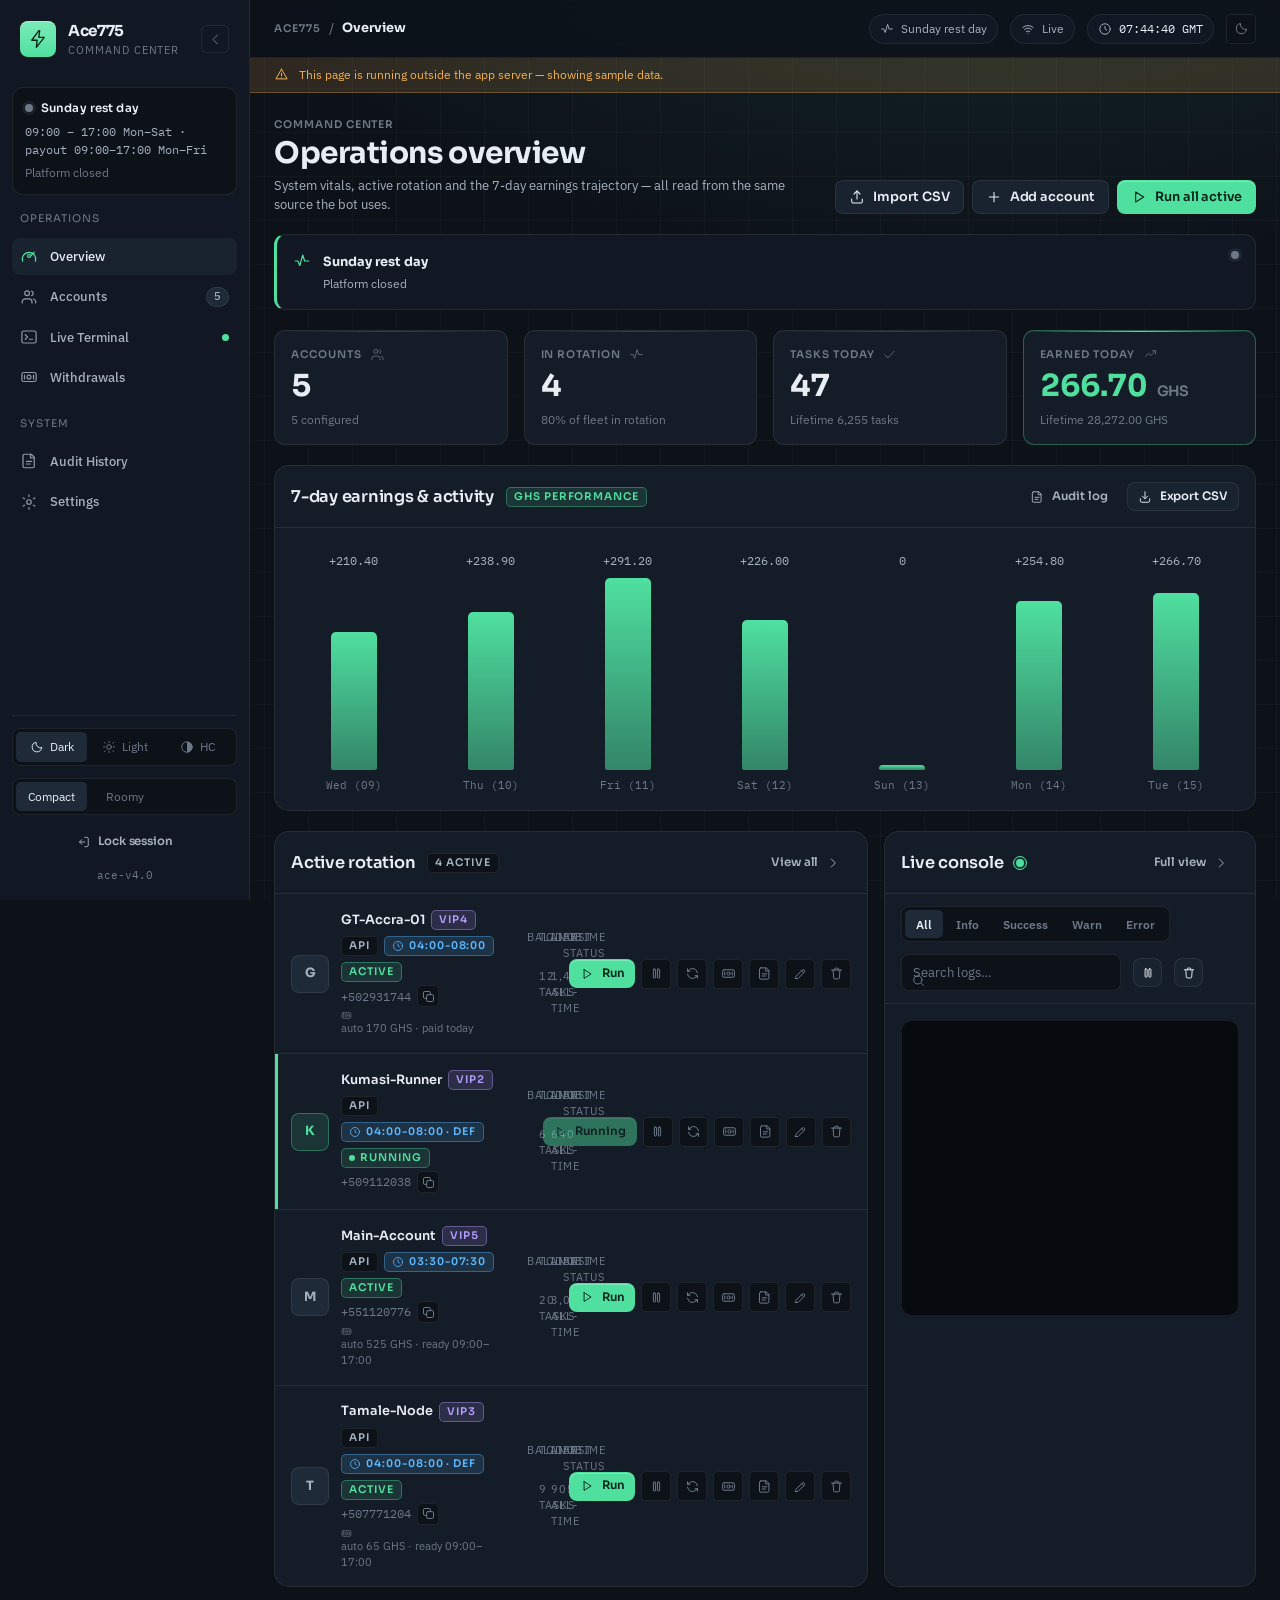
==== commit 2a418378: "feat(ui): redesign dashboard as a modular multi-file frontend - split the single-page dashboard into" ====
--- a/static/index.html
+++ b/static/index.html
@@ -1,1171 +1,167 @@
 <!DOCTYPE html>
-<html lang="en">
+<html lang="en" data-theme="dark" data-density="compact">
 <head>
   <meta charset="UTF-8">
-  <meta name="viewport" content="width=device-width, initial-scale=1.0">
-  <title>Ace775 Automation Control Center</title>
-  <meta name="description" content="Multi-account automation control panel for Ace775 daily task claims, check-ins, and scheduled operations.">
+  <meta name="viewport" content="width=device-width, initial-scale=1">
+  <title>Overview · Ace775 Command Center</title>
+  <meta name="description" content="Ace775 automation control center — system vitals, rotation metrics and 7-day earnings.">
   <link rel="preconnect" href="https://fonts.googleapis.com">
   <link rel="preconnect" href="https://fonts.gstatic.com" crossorigin>
-  <link href="https://fonts.googleapis.com/css2?family=Inter:wght@300;400;500;600;700;800&family=JetBrains+Mono:wght@400;500;600;700&display=swap" rel="stylesheet">
-  <link rel="stylesheet" href="/static/css/variables.css?v=3.5">
-  <link rel="stylesheet" href="/static/css/base.css?v=3.5">
-  <link rel="stylesheet" href="/static/css/sidebar.css?v=3.5">
-  <link rel="stylesheet" href="/static/css/header.css?v=3.5">
-  <link rel="stylesheet" href="/static/css/stats.css?v=3.5">
-  <link rel="stylesheet" href="/static/css/accounts.css?v=3.5">
-  <link rel="stylesheet" href="/static/css/terminal.css?v=3.5">
-  <link rel="stylesheet" href="/static/css/analytics.css?v=3.5">
-  <link rel="stylesheet" href="/static/css/modals.css?v=3.5">
-  <link rel="stylesheet" href="/static/css/accessibility.css?v=3.5">
-  <link rel="stylesheet" href="/static/css/toasts.css?v=3.5">
-  <link rel="stylesheet" href="/static/css/dashboard.css?v=3.5">
+  <link href="https://fonts.googleapis.com/css2?family=Sora:wght@400;500;600;700&family=IBM+Plex+Sans:wght@400;500;600&family=IBM+Plex+Mono:wght@400;500;600&display=swap" rel="stylesheet">
+  <link rel="stylesheet" href="css/tokens.css">
+  <link rel="stylesheet" href="css/base.css">
+  <link rel="stylesheet" href="css/layout.css">
+  <link rel="stylesheet" href="css/components.css">
+  <link rel="stylesheet" href="css/pages.css">
 </head>
-<body>
+<body data-page="overview">
 
-  <div class="app-shell">
-  <div id="toast-container" class="toast-container"></div>
-    
-    <!-- Mobile Backdrop -->
-    <div class="sidebar-backdrop" id="sidebar-backdrop" onclick="toggleMobileMenu()"></div>
+  <div class="app" id="app">
+    <aside class="rail" id="rail-mount"></aside>
 
-    <!-- Navigation Sidebar -->
-    <aside class="sidebar" id="sidebar">
-      <!-- 1. Header: Brand & Collapse -->
-      <div class="sidebar-header">
-        <div class="sidebar-brand-wrapper">
-          <div class="sidebar-logo" title="Ace775 Command Center">⚡</div>
-          <div class="sidebar-brand">
-            <h1>Ace775 Command</h1>
-          </div>
-        </div>
-        <button type="button" class="btn-sidebar-collapse" id="btn-sidebar-collapse" onclick="toggleSidebarCollapse()" title="Collapse sidebar (Ctrl+B)" aria-label="Toggle sidebar collapse">
-          <span class="collapse-icon">◀</span>
-        </button>
+    <div class="main">
+      <header class="topbar" id="topbar-mount"></header>
+
+      <div class="previewstrip" id="preview-strip">
+        <span data-preview-icon></span>
+        <span data-preview-text>Sample data — connect the app server to see live data.</span>
       </div>
 
-      <!-- 2. Live Operational Status Card -->
-      <div class="sidebar-status-card" id="sidebar-op-widget" data-title="Tasks run Mon-Sat at any hour">
-        <div class="status-card-header">
-          <span class="status-indicator-dot dot-active" id="op-dot"></span>
-          <span class="status-card-state" id="op-state-title">Tasks Open</span>
-        </div>
-        <div class="status-card-details">
-          <span class="status-card-time" id="op-window-hours">Tasks: Mon-Sat, any hour</span>
-          <span class="status-card-sub" id="op-sub-info">Scheduler: Active</span>
-        </div>
-      </div>
-
-      <!-- 3. Navigation Groups -->
-      <nav class="sidebar-nav">
-        <div class="nav-group">
-          <span class="nav-section-title">Core Management</span>
-          <a class="nav-link active" data-page="overview" data-title="Overview" onclick="navigate('overview')">
-            <span class="nav-icon">📊</span>
-            <span class="nav-label">Overview</span>
-          </a>
-          <a class="nav-link" data-page="accounts" data-title="Accounts" onclick="navigate('accounts')">
-            <span class="nav-icon">👥</span>
-            <span class="nav-label">Accounts</span>
-            <span class="nav-badge" id="badge-account-count">0</span>
-          </a>
-          <a class="nav-link" data-page="terminal" data-title="Live Terminal" onclick="navigate('terminal')">
-            <span class="nav-icon">💻</span>
-            <span class="nav-label">Live Terminal</span>
-            <span class="sched-dot"></span>
-          </a>
-          <a class="nav-link" data-page="withdrawals" data-title="Withdrawals" onclick="navigate('withdrawals')">
-            <span class="nav-icon">💸</span>
-            <span class="nav-label">Withdrawals</span>
-          </a>
-        </div>
-
-        <div class="sidebar-divider"></div>
-
-        <div class="nav-group">
-          <span class="nav-section-title">System & Records</span>
-          <a class="nav-link" data-page="history" data-title="Audit History" onclick="navigate('history')">
-            <span class="nav-icon">📜</span>
-            <span class="nav-label">Audit History</span>
-          </a>
-          <a class="nav-link" data-page="settings" data-title="Settings" onclick="navigate('settings')">
-            <span class="nav-icon">⚙️</span>
-            <span class="nav-label">Settings</span>
-          </a>
-        </div>
-      </nav>
-
-      <!-- 4. Footer: Theme Segmented Control & Metadata -->
-      <div class="sidebar-footer">
-        <div class="theme-segmented-control" role="group" aria-label="Theme & Contrast Mode">
-          <button id="theme-btn-dark" class="theme-segment-btn active" onclick="setThemeMode('dark')" title="Dark Theme" aria-label="Dark Theme">
-            <span>🌙</span> <span class="segment-label">Dark</span>
-          </button>
-          <button id="theme-btn-light" class="theme-segment-btn" onclick="setThemeMode('light')" title="Light Theme" aria-label="Light Theme">
-            <span>☀️</span> <span class="segment-label">Light</span>
-          </button>
-          <button id="theme-btn-hc" class="theme-segment-btn" onclick="toggleHighContrast()" title="High Contrast Mode" aria-pressed="false" aria-label="High Contrast Mode">
-            <span>🔆</span> <span class="segment-label">HC</span>
-          </button>
-        </div>
-
-        <div class="sidebar-actions-row">
-          <button id="btn-logout" class="btn btn-xs btn-ghost btn-logout" onclick="handleLogout()" title="Lock dashboard & log out">
-            <span>🔒</span> <span class="footer-label">Lock Session</span>
-          </button>
-        </div>
-
-        <div class="sidebar-meta-tag">
-          <span>ace-v3.5</span> • <span>127.0.0.1:8000</span>
-        </div>
-      </div>
-    </aside>
-
-    <!-- Main Content Area -->
-    <main class="main-content-area">
-
-      <!-- Mobile Top Bar -->
-      <div class="mobile-top-bar">
-        <div class="brand-group">
-          <div class="brand-logo" style="width:34px;height:34px;font-size:1.1rem;">⚡</div>
-          <span style="font-weight:700;font-size:1rem;">Ace775 Command</span>
-        </div>
-        <button class="btn-hamburger" onclick="toggleMobileMenu()" aria-label="Toggle Navigation">
-          <span class="hamburger-bar"></span>
-          <span class="hamburger-bar"></span>
-          <span class="hamburger-bar"></span>
-        </button>
-      </div>
-
-      <!-- ====================================================================
-           PAGE 1: OVERVIEW
-           ==================================================================== -->
-      <div class="page-view active" id="page-overview">
-        <div class="page-header-row">
-          <div class="page-title">
-            <h2>Command Center Overview</h2>
-            <p>System vitals, active rotation metrics, and 7-day earnings trajectory.</p>
+      <main class="page">
+        <div class="pagehead">
+          <div class="pagehead__title">
+            <span class="eyebrow">Command center</span>
+            <h1>Operations overview</h1>
+            <p>System vitals, active rotation and the 7-day earnings trajectory — all read from the same source the bot uses.</p>
           </div>
-          <div class="header-actions">
-            <button class="btn btn-secondary" onclick="openImportModal()" title="Batch import accounts via CSV">
-              <span class="btn-icon">📥</span> Import CSV
+          <div class="pagehead__actions">
+            <button class="btn" id="btn-import">
+              <span data-i="upload"></span> Import CSV
             </button>
-            <button class="btn btn-secondary" onclick="openAccountModal()">
-              <span class="btn-icon">+</span> Add Account
+            <button class="btn" id="btn-add">
+              <span data-i="plus"></span> Add account
             </button>
-            <button class="btn btn-primary" id="btn-run-all" onclick="runAllAccounts()">
-              <span class="btn-icon">▶</span> Run All Active
+            <button class="btn btn--primary" id="btn-run-all">
+              <span data-i="play"></span> Run all active
             </button>
           </div>
         </div>
 
-        <!-- 4-Card Stats Banner -->
-        <section class="stats-grid" id="stats-section">
-          <div class="stat-card">
-            <div class="stat-header">
-              <span class="stat-title">Total Accounts</span>
-              <span class="stat-icon">👥</span>
-            </div>
-            <div class="stat-value" id="stat-total-accounts">0</div>
-            <div class="stat-footer" id="stat-active-subtitle">0 active in rotation</div>
+        <!-- KPI row -->
+        <section class="notice notice--accent" id="status-strip">
+          <span data-i="activity" data-size="18"></span>
+          <div class="grow">
+            <b id="status-label">Checking operational window…</b>
+            <p id="status-detail">Scheduler status loads in a moment.</p>
           </div>
+          <span class="dot dot--off" id="status-dot"></span>
+        </section>
 
-          <div class="stat-card">
-            <div class="stat-header">
-              <span class="stat-title">Tasks Completed Today</span>
-              <span class="stat-icon">✅</span>
-            </div>
-            <div class="stat-value" id="stat-tasks-today">0</div>
-            <div class="stat-footer">Active accounts only</div>
+        <section class="grid grid--kpi">
+          <div class="kpi">
+            <div class="kpi__label"><span class="eyebrow">Accounts</span><span data-i="users"></span></div>
+            <div class="kpi__value" id="kpi-total">0</div>
+            <div class="kpi__meta" id="kpi-total-sub">—</div>
           </div>
-
-          <div class="stat-card accent-card">
-            <div class="stat-header">
-              <span class="stat-title">Total Earned Today</span>
-              <span class="stat-icon">💰</span>
-            </div>
-            <div class="stat-value" id="stat-earned-today">0.00 <span class="currency">GHS</span></div>
-            <div class="stat-footer">Active accounts only</div>
+          <div class="kpi">
+            <div class="kpi__label"><span class="eyebrow">In rotation</span><span data-i="activity"></span></div>
+            <div class="kpi__value" id="kpi-active">0</div>
+            <div class="kpi__meta" id="kpi-active-sub">—</div>
           </div>
-
-          <div class="stat-card">
-            <div class="stat-header">
-              <span class="stat-title">Telegram Bot</span>
-              <span class="stat-icon">📱</span>
-            </div>
-            <div class="stat-value status-active" id="stat-telegram-status">Connected</div>
-            <div class="stat-footer">Two-Way /status & /run</div>
+          <div class="kpi">
+            <div class="kpi__label"><span class="eyebrow">Tasks today</span><span data-i="check"></span></div>
+            <div class="kpi__value" id="kpi-tasks">0</div>
+            <div class="kpi__meta" id="kpi-tasks-sub">—</div>
+          </div>
+          <div class="kpi kpi--accent">
+            <div class="kpi__label"><span class="eyebrow">Earned today</span><span data-i="trend"></span></div>
+            <div class="kpi__value" id="kpi-earned">0.00 <small>GHS</small></div>
+            <div class="kpi__meta" id="kpi-earned-sub">—</div>
           </div>
         </section>
 
-        <!-- 7-Day Performance Trend Chart -->
-        <section class="content-panel analytics-panel">
-          <div class="panel-header">
-            <div class="panel-title-group">
-              <h2>7-Day Earnings & Activity Trend</h2>
-              <span class="badge badge-mode">GHS Performance</span>
+        <!-- Trend -->
+        <section class="panel">
+          <div class="panel__head">
+            <div class="panel__title">
+              <h2>7-day earnings &amp; activity</h2>
+              <span class="badge badge--accent">GHS performance</span>
             </div>
-            <div class="panel-tools">
-              <button class="btn btn-xs btn-ghost" onclick="navigate('history')" title="View full execution audit log">
-                <span class="btn-icon">📜</span> Audit Log
+            <div class="panel__tools">
+              <a class="btn btn--sm btn--ghost" href="history.html" data-href-route="/history">
+                <span data-i="scroll"></span> Audit log
+              </a>
+              <button class="btn btn--sm" id="btn-export">
+                <span data-i="download"></span> Export CSV
               </button>
-              <a href="/api/export/csv" class="btn btn-xs btn-secondary" download="ace775_financial_report.csv" title="Download Excel/CSV Spreadsheet">
-                <span class="btn-icon">💾</span> Export CSV
-              </a>
             </div>
           </div>
-          <div class="chart-container" id="chart-container">
-            <div class="empty-placeholder">Loading 7-day analytics...</div>
+          <div class="panel__body">
+            <div class="chart" id="chart">
+              <div class="skeleton" style="grid-column:1/-1;height:200px"></div>
+            </div>
           </div>
         </section>
 
-        <!-- Overview Quick Accounts & Terminal Grid -->
-        <div class="main-content">
-          <!-- Accounts Section -->
-          <section class="content-panel accounts-panel">
-            <div class="panel-header">
-              <div class="panel-title-group">
-                <h2>Accounts Rotation</h2>
-              </div>
-              <div class="panel-tools">
-                <button class="btn btn-xs btn-ghost" onclick="navigate('accounts')">View All &rarr;</button>
+        <!-- Rotation + console -->
+        <div class="grid grid--2">
+          <section class="panel">
+            <div class="panel__head">
+              <div class="panel__title"><h2>Active rotation</h2><span class="badge" id="rot-count">—</span></div>
+              <div class="panel__tools">
+                <a class="btn btn--sm btn--ghost" href="accounts.html" data-href-route="/accounts">View all <span data-i="chevronRight"></span></a>
               </div>
             </div>
-            <div class="accounts-container" id="accounts-list">
-              <div class="empty-placeholder">Loading accounts...</div>
+            <div class="panel__body panel__body--flush" id="overview-accounts">
+              <div class="skeleton skeleton--line" style="margin:16px"></div>
+              <div class="skeleton skeleton--line" style="margin:16px"></div>
+              <div class="skeleton skeleton--line" style="margin:16px"></div>
             </div>
           </section>
 
-          <!-- Live Terminal Preview -->
-          <section class="content-panel terminal-panel">
-            <div class="panel-header">
-              <div class="panel-title-group">
-                <h2>Live Automation Console</h2>
-                <span class="pulse-indicator"></span>
-              </div>
-              <div class="panel-tools">
-                <button class="btn btn-xs btn-ghost" onclick="navigate('terminal')">Full View &rarr;</button>
-                <button class="btn btn-xs btn-ghost" onclick="clearTerminalLogs()">Clear</button>
+          <section class="panel">
+            <div class="panel__head">
+              <div class="panel__title"><h2>Live console</h2><span class="dot dot--live" title="Streaming"></span></div>
+              <div class="panel__tools">
+                <a class="btn btn--sm btn--ghost" href="terminal.html" data-href-route="/terminal">Full view <span data-i="chevronRight"></span></a>
               </div>
             </div>
-
-            <!-- Console Filter Toolbar -->
-            <div class="terminal-toolbar">
-              <div class="terminal-filter-group" role="group" aria-label="Log Filter">
-                <button class="terminal-pill-btn active" data-filter="all" onclick="setTerminalFilter('all')">All</button>
-                <button class="terminal-pill-btn" data-filter="info" onclick="setTerminalFilter('info')">Info</button>
-                <button class="terminal-pill-btn" data-filter="warning" onclick="setTerminalFilter('warning')">Warn</button>
-                <button class="terminal-pill-btn" data-filter="error" onclick="setTerminalFilter('error')">Error</button>
-                <button class="terminal-pill-btn" data-filter="success" onclick="setTerminalFilter('success')">Success</button>
+            <div class="toolbar" id="term-toolbar">
+              <div class="tabs" role="tablist" aria-label="Log level">
+                <button data-filter="all" aria-selected="true">All</button>
+                <button data-filter="info" aria-selected="false">Info</button>
+                <button data-filter="success" aria-selected="false">Success</button>
+                <button data-filter="warning" aria-selected="false">Warn</button>
+                <button data-filter="error" aria-selected="false">Error</button>
               </div>
-
-              <div style="display:flex; align-items:center; gap:6px;">
-                <input type="text" class="terminal-search-input" placeholder="Search logs..." oninput="filterTerminalSearch(this.value)">
-                <button class="terminal-pill-btn btn-terminal-pause" onclick="toggleTerminalPause()" title="Pause autoscroll">⏸ Pause</button>
+              <div class="topbar__spacer"></div>
+              <div class="search" style="max-width:220px">
+                <span data-i="search"></span>
+                <input type="search" id="term-search" placeholder="Search logs…" aria-label="Search logs">
               </div>
+              <button class="btn btn--sm btn--icon" id="term-pause" aria-pressed="false" title="Pause autoscroll"><span data-i="pause"></span></button>
+              <button class="btn btn--sm btn--icon" id="term-clear" title="Clear"><span data-i="trash"></span></button>
             </div>
-
-            <div class="terminal-body" id="terminal-logs" role="log" aria-live="polite">
-              <div class="log-line log-info">
-                <span class="log-time">--:--:--</span>
-                <span class="log-badge">info</span>
-                <span class="log-text">[SYSTEM] Connected to automation stream. Ready.</span>
-              </div>
+            <div class="panel__body">
+              <div class="terminal" id="term-preview" style="height:296px;max-height:296px"></div>
             </div>
           </section>
         </div>
-      </div>
-
-      <!-- ====================================================================
-           PAGE 2: ACCOUNTS MANAGEMENT
-           ==================================================================== -->
-      <div class="page-view" id="page-accounts">
-        <div class="page-header-row">
-          <div class="page-title">
-            <h2>Configured Accounts Manager</h2>
-            <p>Manage credentials, VIP levels, auto-withdrawal targets, and 1-click pause/resume task controls.</p>
-          </div>
-          <div class="header-actions">
-            <button class="btn btn-secondary" onclick="openImportModal()">
-              <span class="btn-icon">📥</span> Import CSV
-            </button>
-            <button class="btn btn-secondary" onclick="openAccountModal()">
-              <span class="btn-icon">+</span> Add Account
-            </button>
-            <button class="btn btn-primary" onclick="runAllAccounts()">
-              <span class="btn-icon">▶</span> Run All Active
-            </button>
-          </div>
-        </div>
-
-        <section class="content-panel full-page-panel">
-          <div class="accounts-toolbar">
-            <div class="filter-tabs" id="account-filter-tabs">
-              <button class="filter-tab active" data-filter="all" onclick="setAccountFilter('all')">
-                All (<span id="filter-cnt-all">0</span>)
-              </button>
-              <button class="filter-tab" data-filter="active" onclick="setAccountFilter('active')">
-                🟢 Active (<span id="filter-cnt-active">0</span>)
-              </button>
-              <button class="filter-tab" data-filter="paused" onclick="setAccountFilter('paused')">
-                ⏸️ Paused (<span id="filter-cnt-paused">0</span>)
-              </button>
-              <button class="filter-tab" data-filter="running" onclick="setAccountFilter('running')">
-                ⚡ Running (<span id="filter-cnt-running">0</span>)
-              </button>
-            </div>
-            <div class="search-wrapper">
-              <input type="text" id="account-search" placeholder="Search phone or label..." oninput="filterAccounts()">
-            </div>
-          </div>
-
-          <div class="accounts-container" id="accounts-page-list">
-            <!-- Dynamically populated -->
-            <div class="empty-placeholder">Loading accounts...</div>
-          </div>
-        </section>
-      </div>
-
-      <!-- ====================================================================
-           PAGE 3: LIVE TERMINAL
-           ==================================================================== -->
-      <div class="page-view" id="page-terminal">
-        <div class="page-header-row">
-          <div class="page-title">
-            <h2>Live Automation Console & Stream</h2>
-            <p>Real-time execution telemetry, anti-ban pacing logs, and network verification events.</p>
-          </div>
-          <div class="header-actions">
-            <button class="btn btn-secondary" onclick="clearTerminalLogs()">
-              <span class="btn-icon">🧹</span> Clear Logs
-            </button>
-            <label class="toggle-label" style="margin-left:8px;">
-              <input type="checkbox" id="chk-autoscroll" checked> Auto-scroll
-            </label>
-          </div>
-        </div>
-
-        <section class="content-panel full-page-panel terminal-panel">
-          <div class="panel-header">
-            <div class="panel-title-group">
-              <span class="pulse-indicator"></span>
-              <span style="font-size:0.85rem;font-weight:600;color:var(--text-main);">SSE Stream: /api/logs/stream</span>
-            </div>
-            <div class="panel-tools">
-              <span class="badge badge-active">CONNECTED</span>
-            </div>
-          </div>
-          <div class="terminal-body" id="terminal-page-logs" style="max-height:calc(100vh - 240px); height:600px;">
-            <div class="log-line log-info">[SYSTEM] Live terminal initialized. Ready for automation events.</div>
-          </div>
-        </section>
-      </div>
-
-      <!-- ====================================================================
-           PAGE 4: AUDIT HISTORY
-           ==================================================================== -->
-      <div class="page-view" id="page-history">
-        <div class="page-header-row">
-          <div class="page-title">
-            <h2>Execution Audit History & Logs</h2>
-            <p>Complete historical log of daily task executions, claimed commissions, and error diagnostics.</p>
-          </div>
-          <div class="header-actions">
-            <a href="/api/export/csv" class="btn btn-secondary" download="ace775_financial_report.csv">
-              <span class="btn-icon">💾</span> Export CSV
-            </a>
-          </div>
-        </div>
-
-        <section class="content-panel full-page-panel">
-          <div class="panel-header">
-            <div class="panel-title-group">
-              <h2>Execution Records</h2>
-              <span class="badge badge-count" id="badge-history-page-count">0</span>
-            </div>
-            <div class="panel-tools">
-              <button class="btn btn-xs btn-secondary" onclick="loadAuditHistoryTable()">
-                <span class="btn-icon">🔄</span> Refresh
-              </button>
-            </div>
-          </div>
-          <div class="history-table-wrapper" style="max-height:calc(100vh - 260px);">
-            <table class="history-table">
-              <thead>
-                <tr>
-                  <th>Timestamp</th>
-                  <th>Account</th>
-                  <th>Execution Status</th>
-                  <th>Tasks</th>
-                  <th>Profit Earned</th>
-                  <th>Wallet Balance</th>
-                </tr>
-              </thead>
-              <tbody id="history-page-table-body">
-                <tr><td colspan="6" class="table-empty">Loading history records...</td></tr>
-              </tbody>
-            </table>
-          </div>
-        </section>
-      </div>
-
-      <!-- ====================================================================
-           PAGE 5: WITHDRAWALS & PAYOUTS
-           ==================================================================== -->
-      <div class="page-view" id="page-withdrawals">
-        <div class="page-header-row">
-          <div class="page-title">
-            <h2>Financial Payouts & Withdrawals</h2>
-            <p>Monitor wallet balances, submit daily withdrawals, and review automatic payout rules.</p>
-          </div>
-          <div class="header-actions">
-            <button class="btn btn-primary" onclick="openWithdrawModal()">
-              <span class="btn-icon">💸</span> Request Withdrawal
-            </button>
-          </div>
-        </div>
-
-        <!-- Withdrawal Notice Banner -->
-        <div class="stat-card accent-card" style="padding:16px 20px;">
-          <div style="display:flex; align-items:center; gap:12px;">
-            <span style="font-size:1.6rem;">⏱️</span>
-            <div>
-              <strong style="color:#ffffff;">Ace775 Platform Withdrawal Window: 09:00 – 17:00 (Monday – Friday)</strong>
-              <p style="font-size:0.8rem; color:var(--text-muted);">
-                You can withdraw once per calendar day to your bound Mobile Money (MoMo) account (Monday through Friday only; closed weekends). Auto-withdrawals run automatically after tasks complete when enabled. Ace775 only accepts fixed denominations.
-              </p>
-            </div>
-          </div>
-        </div>
-
-        <!-- Live Withdrawal Queue Card (Anti-Clustering Pacing Engine) -->
-        <section class="content-panel" id="card-withdrawal-queue" style="border-left: 3px solid var(--accent-green);">
-          <div class="panel-header">
-            <div class="panel-title-group">
-              <h2>⏳ Live Withdrawal Queue</h2>
-              <span class="badge" id="badge-queue-count" style="background:rgba(16,185,129,0.15); color:var(--accent-green); font-weight:600;">0 Pending</span>
-            </div>
-            <div class="panel-tools">
-              <span style="font-size:0.75rem; color:var(--text-muted); margin-right:8px;">Operating Window: <strong>09:00 - 17:00</strong> (Mon - Fri)</span>
-              <button class="btn btn-xs btn-secondary" onclick="loadWithdrawalQueue()" title="Refresh withdrawal queue">
-                <span class="btn-icon">🔄</span> Refresh Queue
-              </button>
-            </div>
-          </div>
-          <div class="history-table-wrapper">
-            <table class="history-table">
-              <thead>
-                <tr>
-                  <th>Queue #</th>
-                  <th>Account</th>
-                  <th>Amount</th>
-                  <th>Status</th>
-                  <th>Scheduled Slot</th>
-                  <th>Execution Details</th>
-                  <th style="text-align:right;">Action</th>
-                </tr>
-              </thead>
-              <tbody id="withdrawal-queue-tbody">
-                <tr><td colspan="7" class="table-empty">No active withdrawals in queue.</td></tr>
-              </tbody>
-            </table>
-          </div>
-        </section>
-
-        <!-- Dedicated Auto-Withdrawal Rule Configurator Card -->
-        <section class="content-panel" id="card-auto-withdraw-setup" style="border-left: 3px solid var(--accent-cyan);">
-          <div class="panel-header">
-            <div class="panel-title-group">
-              <h2>⚙️ Auto-Withdrawal Rule Configurator</h2>
-              <span class="badge" style="background:rgba(6,182,212,0.15); color:var(--accent-cyan); font-weight:600;">Fixed Amounts Only</span>
-            </div>
-          </div>
-          <form id="paged-auto-withdraw-form" onsubmit="handlePagedAutoWithdrawSubmit(event)" style="padding:16px 20px;">
-            <div class="form-row">
-              <div class="form-group flex-1">
-                <div style="display:flex; justify-content:space-between; align-items:center; margin-bottom:4px;">
-                  <label for="withdraw-page-acc-select" style="margin-bottom:0;">Target Account</label>
-                  <button type="button" id="btn-sync-withdraw-tiers" class="btn btn-xs btn-secondary" onclick="refreshAccountWithdrawalOptions()" style="font-size:0.75rem; padding:2px 8px;" title="Fetch latest dynamic withdrawal tiers for this account from Ace775">🔄 Sync Tiers from Ace775</button>
-                </div>
-                <select id="withdraw-page-acc-select" onchange="onWithdrawPageAccountChange()" required>
-                  <option value="">-- Choose Account to Configure --</option>
-                </select>
-                <span class="form-hint" id="withdraw-page-acc-hint">Select an account to load or update its auto-withdrawal rule.</span>
-              </div>
-              <div class="form-group flex-1">
-                <label for="withdraw-page-wallet">Payout Wallet</label>
-                <select id="withdraw-page-wallet">
-                  <option value="2">Income / Commission Wallet (Default)</option>
-                  <option value="1">Personal Wallet</option>
-                </select>
-                <span class="form-hint">Income wallet holds your daily task commissions.</span>
-              </div>
-            </div>
-
-            <div class="form-group checkbox-group" style="margin-top:12px;">
-              <label class="checkbox-label">
-                <input type="checkbox" id="withdraw-page-auto-toggle"> Enable Automatic Daily Withdrawal
-              </label>
-              <span class="form-hint">When enabled, the bot will auto-request a payout after tasks finish if operating hours (09:00 - 17:00, Mon - Fri) are open.</span>
-            </div>
-
-            <!-- Fixed Amount Options Selector (Dropdown + Quick Buttons) -->
-            <div class="form-group" style="margin-top:12px;">
-              <label for="withdraw-page-fixed-amount">Select Fixed Auto-Payout Amount (GHS)</label>
-              <select id="withdraw-page-fixed-amount" onchange="syncWithdrawPagePills(this.value)">
-                <option value="0">Full Balance / Auto-Max Allowed (Default)</option>
-                <option value="65">65 GHS</option>
-                <option value="170">170 GHS</option>
-                <option value="525">525 GHS</option>
-                <option value="1600">1,600 GHS</option>
-                <option value="4500">4,500 GHS</option>
-                <option value="14000">14,000 GHS</option>
-                <option value="33500">33,500 GHS</option>
-                <option value="65000">65,000 GHS</option>
-                <option value="150000">150,000 GHS</option>
-                <option value="200000">200,000 GHS</option>
-                <option value="500000">500,000 GHS</option>
-                <option value="1000000">1,000,000 GHS</option>
-              </select>
-
-              <div class="quick-amounts-grid" id="withdraw-page-pills-grid">
-                <button type="button" class="amount-pill active" onclick="selectWithdrawPageAmount(0)">Full Bal</button>
-                <button type="button" class="amount-pill" onclick="selectWithdrawPageAmount(65)">65</button>
-                <button type="button" class="amount-pill" onclick="selectWithdrawPageAmount(170)">170</button>
-                <button type="button" class="amount-pill" onclick="selectWithdrawPageAmount(525)">525</button>
-                <button type="button" class="amount-pill" onclick="selectWithdrawPageAmount(1600)">1600</button>
-                <button type="button" class="amount-pill" onclick="selectWithdrawPageAmount(4500)">4500</button>
-                <button type="button" class="amount-pill" onclick="selectWithdrawPageAmount(14000)">14000</button>
-                <button type="button" class="amount-pill" onclick="selectWithdrawPageAmount(33500)">33500</button>
-                <button type="button" class="amount-pill" onclick="selectWithdrawPageAmount(65000)">65000</button>
-                <button type="button" class="amount-pill" onclick="selectWithdrawPageAmount(150000)">150000</button>
-                <button type="button" class="amount-pill" onclick="selectWithdrawPageAmount(200000)">200000</button>
-                <button type="button" class="amount-pill" onclick="selectWithdrawPageAmount(500000)">500000</button>
-                <button type="button" class="amount-pill" onclick="selectWithdrawPageAmount(1000000)">1000000</button>
-              </div>
-              <span class="form-hint">Ace775 exact denominations. Tap any amount button or select from the dropdown.</span>
-              <span class="form-hint" style="color:var(--accent-cyan); display:block; margin-top:6px;">
-                💡 <strong>Income Wallet Guard:</strong> Automatic withdrawals are drawn strictly from your <strong>Income Wallet</strong> (task commissions). If balance is below your chosen fixed tier (or below the 65 GHS platform minimum), the bot safely waits without errors until tasks accumulate sufficient funds.
-              </span>
-            </div>
-
-            <div class="form-row" style="margin-top:12px;">
-              <div class="form-group flex-1">
-                <label for="withdraw-page-pin">Transaction PIN / Payment Password</label>
-                <input type="password" id="withdraw-page-pin" placeholder="Enter 6-digit payment PIN" autocomplete="off">
-                <span class="form-hint">Stored encrypted. Required by Ace775 to verify payouts to your MoMo.</span>
-              </div>
-            </div>
-
-            <div id="withdraw-page-status-banner" class="verify-status-banner" style="display:none; margin-top:12px;"></div>
-
-            <div style="display:flex; justify-content:flex-end; gap:10px; margin-top:16px;">
-              <button type="submit" class="btn btn-primary" id="btn-save-paged-withdraw">
-                <span class="btn-icon">💾</span> Save Auto-Withdrawal Rule
-              </button>
-            </div>
-          </form>
-        </section>
-
-        <!-- Accounts Auto-Withdrawal Status Table -->
-        <section class="content-panel">
-          <div class="panel-header">
-            <div class="panel-title-group">
-              <h2>Accounts Withdrawal Configuration</h2>
-            </div>
-            <div class="panel-tools">
-              <button class="btn btn-xs btn-secondary" onclick="loadWithdrawalsView()">
-                <span class="btn-icon">🔄</span> Refresh
-              </button>
-            </div>
-          </div>
-          <div class="history-table-wrapper">
-            <table class="history-table">
-              <thead>
-                <tr>
-                  <th>Account</th>
-                  <th>Balance</th>
-                  <th>Auto-Withdraw</th>
-                  <th>Target Amount</th>
-                  <th>Last Withdraw Date</th>
-                  <th>Last Payout Status</th>
-                  <th style="text-align:right;">Actions</th>
-                </tr>
-              </thead>
-              <tbody id="withdrawals-table-body">
-                <tr><td colspan="7" class="table-empty">Loading accounts payout data...</td></tr>
-              </tbody>
-            </table>
-          </div>
-        </section>
-      </div>
-
-      <!-- ====================================================================
-           PAGE 6: SETTINGS
-           ==================================================================== -->
-      <div class="page-view" id="page-settings">
-        <div class="page-header-row">
-          <div class="page-title">
-            <h2>System & Automation Settings</h2>
-            <p>Configure auto-scheduler working hours, two-way Telegram control, and platform base URLs.</p>
-          </div>
-        </div>
-
-        <section class="settings-layout">
-          <!-- Left Rail Navigation -->
-          <nav class="settings-rail" role="tablist" aria-label="Settings Categories">
-            <button type="button" class="settings-nav-btn active" role="tab" aria-selected="true" data-tab="tab-hours" onclick="switchSettingsTab('tab-hours')">
-              <span>⏰</span> Working Hours
-            </button>
-            <button type="button" class="settings-nav-btn" role="tab" aria-selected="false" data-tab="tab-midnight" onclick="switchSettingsTab('tab-midnight')">
-              <span>🌙</span> Midnight Automation
-            </button>
-            <button type="button" class="settings-nav-btn" role="tab" aria-selected="false" data-tab="tab-pacing" onclick="switchSettingsTab('tab-pacing')">
-              <span>🛡️</span> Anti-Clustering
-            </button>
-            <button type="button" class="settings-nav-btn" role="tab" aria-selected="false" data-tab="tab-telegram" onclick="switchSettingsTab('tab-telegram')">
-              <span>📱</span> Telegram Control
-            </button>
-            <button type="button" class="settings-nav-btn" role="tab" aria-selected="false" data-tab="tab-platform" onclick="switchSettingsTab('tab-platform')">
-              <span>🌐</span> Platform Host
-            </button>
-            <button type="button" class="settings-nav-btn" role="tab" aria-selected="false" data-tab="tab-windows" onclick="switchSettingsTab('tab-windows')">
-              <span>w</span> Time Windows
-            </button>
-            <button type="button" class="settings-nav-btn" role="tab" aria-selected="false" data-tab="tab-system" onclick="switchSettingsTab('tab-system')">
-              <span>v</span> System &amp; Updates
-            </button>
-          </nav>
-
-          <!-- Right Content Area with Sticky Footer Form -->
-          <form class="settings-main" onsubmit="handleSettingsSubmit(event)">
-            <!-- Tab 1: Working Hours & Platform Schedule -->
-            <div class="settings-tab-panel active" id="tab-hours" role="tabpanel">
-              <div class="settings-card">
-                <h4 class="settings-subhead">⏰ Platform Operating Hours & Rest Policy</h4>
-                <p class="settings-desc">Tasks run Monday to Saturday at any hour. Withdrawals are limited to Monday-Friday 09:00-17:00, and the platform is closed on Sundays.</p>
-                <div class="settings-badge-row">
-                  <span class="badge badge-primary">Tasks: Mon-Sat (any hour)</span>
-                  <span class="badge badge-warning">Withdrawals: Mon-Fri (09:00-17:00)</span>
-                  <span class="badge badge-neutral">Rest Day: Sunday (Automated Suspension)</span>
-                </div>
-              </div>
-
-              <div class="settings-card">
-                <h4 class="settings-subhead">Closed-Window Response (Safety Net)</h4>
-                <div class="form-group checkbox-group">
-                  <label class="checkbox-label">
-                    <input type="checkbox" id="set-auto-retry" checked> Retry if the platform reports a closed window
-                  </label>
-                  <span class="form-hint">Safety net only. Tasks are allowed at any hour, so this rarely triggers; it also covers the Sunday rest day and platform maintenance.</span>
-                </div>
-
-                <div class="form-group">
-                  <label for="set-retry-interval">Retry Interval (Minutes)</label>
-                  <input type="number" id="set-retry-interval" value="30" min="5" max="120" required>
-                  <span class="form-hint">Time to wait before re-attempting a task that encountered an outside-hours response.</span>
-                </div>
-              </div>
-            </div>
-
-            <!-- Tab 2: Midnight Pattern-Free Task Automation -->
-            <div class="settings-tab-panel" id="tab-midnight" role="tabpanel">
-              <div class="settings-card">
-                <h4 class="settings-subhead">🌙 Daily Pattern-Free Task Automation</h4>
-                <div class="form-group checkbox-group">
-                  <label class="checkbox-label">
-                    <input type="checkbox" id="set-midnight-enabled" checked> Enable Pattern-Free Task Automation (Mon - Sat)
-                  </label>
-                  <span class="form-hint">Every day at 12:00 AM midnight, all accounts are shuffled and assigned completely randomized execution times throughout the day, executing all tasks when their time arrives.</span>
-                </div>
-              </div>
-
-              <div class="settings-card">
-                <h4 class="settings-subhead">⏱️ Execution Spacing Configuration</h4>
-                <div class="form-row">
-                  <div class="form-group flex-1">
-                    <label for="set-min-task-spacing">Min Task Spacing (Minutes)</label>
-                    <input type="number" id="set-min-task-spacing" value="15" min="5" max="60" required>
-                    <span class="form-hint">Minimum separation between accounts' scheduled execution slots.</span>
-                  </div>
-                  <div class="form-group flex-1">
-                    <label for="set-max-task-spacing">Max Task Spacing (Minutes)</label>
-                    <input type="number" id="set-max-task-spacing" value="35" min="10" max="120" required>
-                    <span class="form-hint">Maximum randomized delay between accounts. Shuffled freshly every midnight.</span>
-                  </div>
-                </div>
-              </div>
-            </div>
-
-            <!-- Tab 3: Anti-Clustering Withdrawal Pacing Engine -->
-            <div class="settings-tab-panel" id="tab-pacing" role="tabpanel">
-              <div class="settings-card">
-                <h4 class="settings-subhead">🛡️ Anti-Clustering Withdrawal Pacing Engine</h4>
-                <p class="settings-desc">Protects accounts by preventing simultaneous withdrawal requests. Operates strictly between 09:00 and 17:00 (Mon–Fri). Payout requests are queued and spaced out with randomized intervals.</p>
-                <div class="settings-badge-row">
-                  <span class="badge badge-success">Queue Anti-Clustering Active</span>
-                  <span class="badge badge-warning">09:00 – 17:00 Strict Window</span>
-                </div>
-              </div>
-
-              <div class="settings-card">
-                <h4 class="settings-subhead">⏱️ Pacing Interval Boundaries</h4>
-                <div class="form-row">
-                  <div class="form-group flex-1">
-                    <label for="set-min-spacing">Min Spacing Interval (Minutes)</label>
-                    <input type="number" id="set-min-spacing" value="25" min="15" max="120" required>
-                    <span class="form-hint">Minimum separation between consecutive account requests (≥ 15 min anti-clustering guard).</span>
-                  </div>
-                  <div class="form-group flex-1">
-                    <label for="set-max-spacing">Max Spacing Interval (Minutes)</label>
-                    <input type="number" id="set-max-spacing" value="50" min="20" max="240" required>
-                    <span class="form-hint">Maximum randomized interval. Successive withdrawals will be staggered by a random delay within this range.</span>
-                  </div>
-                </div>
-              </div>
-            </div>
-
-            <!-- Tab 4: Two-Way Telegram Control -->
-            <div class="settings-tab-panel" id="tab-telegram" role="tabpanel">
-              <div class="settings-card">
-                <h4 class="settings-subhead">📱 Telegram Bot Credentials</h4>
-                <div class="form-group">
-                  <label for="set-tg-token">Telegram Bot Token</label>
-                  <input type="text" id="set-tg-token" placeholder="8447722246:AAG9_XVP..." autocomplete="off">
-                  <span class="form-hint">Obtained from @BotFather on Telegram.</span>
-                </div>
-
-                <div class="form-group">
-                  <label for="set-tg-chat">Telegram Chat ID (Authorized)</label>
-                  <input type="text" id="set-tg-chat" placeholder="5511238401" autocomplete="off">
-                  <span class="form-hint">Only messages from this ID receive alerts, schedule briefings, and remote execution commands (/status, /run, /balance).</span>
-                </div>
-              </div>
-
-              <div class="settings-card">
-                <h4 class="settings-subhead">⚡ Telegram Connection Test</h4>
-                <p class="settings-desc">Send a verification test message to ensure the bot token and chat ID are functioning properly.</p>
-                <div>
-                  <button type="button" class="btn btn-secondary" id="btn-test-telegram" onclick="testTelegramConnection()">
-                    <span class="btn-icon">🔔</span> Test Telegram Connection
-                  </button>
-                </div>
-              </div>
-            </div>
-
-            <!-- Tab 5: Platform Connection -->
-            <div class="settings-tab-panel" id="tab-platform" role="tabpanel">
-              <div class="settings-card">
-                <h4 class="settings-subhead">🌐 Platform Connection</h4>
-                <div class="form-group">
-                  <label for="set-base-url">Website Base URL</label>
-                  <input type="text" id="set-base-url" value="https://ace775.com" required>
-                  <span class="form-hint">The target platform host domain for API and Playwright browser automated sessions.</span>
-                </div>
-              </div>
-            </div>
-
-            <!-- Tab 7: Time Windows -->
-            <div class="settings-tab-panel" id="tab-windows" role="tabpanel">
-              <div class="settings-card">
-                <h4 class="settings-subhead">Task Windows (GMT)</h4>
-                <p class="settings-desc">Tasks may run Monday to Saturday at any hour, so these windows are a preference: each account runs inside its own window. Withdrawals stay fixed to Mon-Fri 09:00-17:00.</p>
-                <div class="form-row">
-                  <div class="form-group flex-1">
-                    <label for="set-default-window-start">Default Window Start</label>
-                    <input type="time" id="set-default-window-start" value="04:00">
-                    <span class="form-hint">Used by accounts with no window of their own.</span>
-                  </div>
-                  <div class="form-group flex-1">
-                    <label for="set-default-window-end">Default Window End</label>
-                    <input type="time" id="set-default-window-end" value="08:00">
-                  </div>
-                </div>
-                <div class="form-row">
-                  <div class="form-group flex-1">
-                    <label for="set-slot-duration">Assumed Run Duration (Minutes)</label>
-                    <input type="number" id="set-slot-duration" value="10" min="1" max="60">
-                    <span class="form-hint">Used for the capacity numbers below.</span>
-                  </div>
-                  <div class="form-group flex-1">
-                    <label for="set-late-cutoff">Run-Late Cutoff (GMT)</label>
-                    <input type="time" id="set-late-cutoff" value="23:00">
-                    <span class="form-hint">A missed window still runs before this time; after it, it waits for tomorrow.</span>
-                  </div>
-                </div>
-              </div>
-
-              <div class="settings-card">
-                <h4 class="settings-subhead">Today&rsquo;s Windows</h4>
-                <p class="settings-desc">Which accounts share a window, and whether the window has room for them.</p>
-                <div id="windows-plan-body">loading...</div>
-                <button type="button" class="btn btn-secondary" id="btn-refresh-plan" onclick="loadWindowsPlan()" style="margin-top:10px;">Refresh Plan</button>
-              </div>
-            </div>
-
-            <!-- Tab 6: System & Updates -->
-            <div class="settings-tab-panel" id="tab-system" role="tabpanel">
-              <div class="settings-card">
-                <h4 class="settings-subhead">Installed Version</h4>
-                <p class="settings-desc">The code revision this host is currently running.</p>
-                <div class="settings-badge-row">
-                  <span class="badge badge-neutral" id="sys-version-commit">loading...</span>
-                  <span class="badge badge-neutral" id="sys-version-branch"></span>
-                </div>
-              </div>
-
-              <div class="settings-card">
-                <h4 class="settings-subhead">Pull &amp; Restart</h4>
-                <p class="settings-desc">Fetches the latest code from the repository and restarts the background service so it takes effect. The dashboard disconnects for a few seconds and you will need to log in again.</p>
-                <div class="form-group">
-                  <label for="sys-update-password">Confirm Master Password</label>
-                  <input type="password" id="sys-update-password" autocomplete="current-password" placeholder="Master password">
-                  <span class="form-hint">Required to confirm this action. Updates are refused while a batch run is in progress.</span>
-                </div>
-                <div class="settings-badge-row">
-                  <button type="button" class="btn btn-secondary" id="btn-sys-check" onclick="checkForUpdates()">Check for Updates</button>
-                  <button type="button" class="btn btn-primary" id="btn-sys-update" onclick="runSystemUpdate()">Pull &amp; Restart</button>
-                </div>
-                <pre id="sys-update-output" style="display:none; margin-top:12px; padding:10px; border-radius:8px; background:rgba(0,0,0,0.3); color:var(--text-dim,#c9d1d9); white-space:pre-wrap; font-size:0.78rem; max-height:220px; overflow:auto;"></pre>
-              </div>
-            </div>
-
-            <!-- Sticky Save Footer -->
-            <div class="settings-footer-actions">
-              <div class="settings-footer-info">
-                <span class="status-pulse-dot"></span>
-                <span>Host: <strong id="settings-footer-host">ace775.com</strong> &bull; Hot Reload Ready</span>
-              </div>
-              <button type="submit" class="btn btn-primary" id="btn-save-settings">
-                <span class="btn-icon">💾</span> Save System Settings
-              </button>
-            </div>
-          </form>
-        </section>
-      </div>
-
-    </main>
-  </div>
-
-  <!-- ====================================================================
-       MODALS (Accessible From Anywhere)
-       ==================================================================== -->
-
-  <!-- Modal: Add/Edit Account -->
-  <div class="modal-overlay" id="account-modal">
-    <div class="modal-card modal-account">
-      <div class="modal-header">
-        <h3 id="modal-title">Add New Account</h3>
-        <button class="modal-close" onclick="closeAccountModal()">&times;</button>
-      </div>
-      <form id="account-form" onsubmit="handleAccountSubmit(event)">
-        <input type="hidden" id="form-account-id">
-
-        <!-- Card 1: Credentials -->
-        <div class="form-group-card">
-          <div class="form-group-card-header">
-            <span class="form-group-card-title">🔑 Account Credentials</span>
-          </div>
-
-          <div class="form-group">
-            <label for="form-phone">Ghana Phone Number</label>
-            <input type="text" id="form-phone" placeholder="0501234567 or 501234567" required autocomplete="username">
-            <span class="form-hint">Leading zero or country code will be formatted automatically.</span>
-          </div>
-
-          <div class="form-group">
-            <label for="form-password">Account Password</label>
-            <input type="password" id="form-password" placeholder="Ace775 account password" autocomplete="current-password">
-          </div>
-
-          <div class="form-group">
-            <label for="form-label">Account Label / Friendly Name</label>
-            <input type="text" id="form-label" placeholder="e.g. John VIP4 or Main Account">
-          </div>
-        </div>
-
-        <!-- Card 2: Execution & Limits -->
-        <div class="form-group-card">
-          <div class="form-group-card-header">
-            <span class="form-group-card-title">⚡ Execution & Limits</span>
-          </div>
-
-          <div class="form-row">
-            <div class="form-group flex-1">
-              <label for="form-mode">Execution Mode</label>
-              <select id="form-mode">
-                <option value="api" selected>API Mode (High Speed)</option>
-                <option value="browser">Browser Mode (Playwright)</option>
-              </select>
-            </div>
-            <div class="form-group flex-1">
-              <label for="form-max-tasks">Task Cap</label>
-              <input type="number" id="form-max-tasks" min="0" value="0" placeholder="0 = All tasks">
-            </div>
-          </div>
-
-          <div class="form-group">
-            <label class="toggle-switch-wrapper">
-              <input type="checkbox" id="form-enabled" checked class="toggle-switch-input">
-              <span class="toggle-switch-slider"></span>
-              <span class="toggle-switch-text">
-                <strong>Enable this account</strong>
-                <small>Active in automated daily rotation</small>
-              </span>
-            </label>
-          </div>
-        </div>
-
-        <!-- Card 2b: Task Window (GMT) -->
-        <div class="form-group-card">
-          <div class="form-group-card-header">
-            <span class="form-group-card-title">Task Window (GMT)</span>
-          </div>
-          <div class="form-row">
-            <div class="form-group flex-1">
-              <label for="form-window-start">Window Start</label>
-              <input type="time" id="form-window-start">
-              <span class="form-hint">Blank = use the default window.</span>
-            </div>
-            <div class="form-group flex-1">
-              <label for="form-window-end">Window End</label>
-              <input type="time" id="form-window-end">
-              <span class="form-hint">The run must finish inside it.</span>
-            </div>
-          </div>
-        </div>
-
-        <!-- Card 3: Auto-Withdrawal Configuration -->
-        <div class="form-group-card" id="card-auto-withdraw-group">
-          <div class="form-group-card-header">
-            <span class="form-group-card-title">💸 Auto-Withdrawal</span>
-            <label class="toggle-switch-wrapper toggle-compact" title="Toggle Auto-Withdrawal">
-              <input type="checkbox" id="form-auto-withdraw" class="toggle-switch-input" onchange="toggleAutoWithdrawFields()">
-              <span class="toggle-switch-slider"></span>
-            </label>
-          </div>
-
-          <div class="auto-withdraw-status-banner status-disabled" id="auto-withdraw-status-desc">
-            <span class="status-dot-subdued"></span>
-            <span><strong>Auto-withdraw: Disabled</strong> (Toggle switch to schedule automated payouts)</span>
-          </div>
-
-          <div id="auto-withdraw-fields" class="auto-withdraw-fields disabled">
-            <div class="form-row">
-              <div class="form-group flex-1">
-                <label for="form-withdraw-amount">Fixed Auto-Payout Amount (GHS)</label>
-                <select id="form-withdraw-amount" onchange="syncFormWithdrawPills(this.value)">
-                  <option value="0">Full Balance / Auto (Default)</option>
-                  <option value="65">65 GHS</option>
-                  <option value="170">170 GHS</option>
-                  <option value="525">525 GHS</option>
-                  <option value="1600">1,600 GHS</option>
-                  <option value="4500">4,500 GHS</option>
-                  <option value="14000">14,000 GHS</option>
-                  <option value="33500">33,500 GHS</option>
-                  <option value="65000">65,000 GHS</option>
-                  <option value="150000">150,000 GHS</option>
-                  <option value="200000">200,000 GHS</option>
-                  <option value="500000">500,000 GHS</option>
-                  <option value="1000000">1,000,000 GHS</option>
-                </select>
-                <div class="quick-amounts-grid" id="form-withdraw-pills-grid">
-                  <button type="button" class="amount-pill active" onclick="selectFormWithdrawAmount(0)">Full Bal</button>
-                  <button type="button" class="amount-pill" onclick="selectFormWithdrawAmount(65)">65</button>
-                  <button type="button" class="amount-pill" onclick="selectFormWithdrawAmount(170)">170</button>
-                  <button type="button" class="amount-pill" onclick="selectFormWithdrawAmount(525)">525</button>
-                  <button type="button" class="amount-pill" onclick="selectFormWithdrawAmount(1600)">1600</button>
-                  <button type="button" class="amount-pill" onclick="selectFormWithdrawAmount(4500)">4500</button>
-                  <button type="button" class="amount-pill" onclick="selectFormWithdrawAmount(14000)">14000</button>
-                  <button type="button" class="amount-pill" onclick="selectFormWithdrawAmount(33500)">33500</button>
-                  <button type="button" class="amount-pill" onclick="selectFormWithdrawAmount(65000)">65000</button>
-                  <button type="button" class="amount-pill" onclick="selectFormWithdrawAmount(150000)">150000</button>
-                  <button type="button" class="amount-pill" onclick="selectFormWithdrawAmount(200000)">200000</button>
-                  <button type="button" class="amount-pill" onclick="selectFormWithdrawAmount(500000)">500000</button>
-                  <button type="button" class="amount-pill" onclick="selectFormWithdrawAmount(1000000)">1000000</button>
-                </div>
-              </div>
-              <div class="form-group flex-1">
-                <label for="form-withdraw-wallet">Wallet Source</label>
-                <select id="form-withdraw-wallet">
-                  <option value="2">Income / Commission (Default)</option>
-                  <option value="1">Personal Wallet</option>
-                </select>
-              </div>
-            </div>
-
-            <div class="form-group">
-              <label for="form-pay-password">Transaction PIN / Pay Password</label>
-              <input type="password" id="form-pay-password" placeholder="6-digit PIN or payment password" autocomplete="new-password">
-              <span class="form-hint">Stored encrypted. Required by Ace775 to submit withdrawals to your bound MoMo.</span>
-            </div>
-          </div>
-        </div>
-
-        <div id="account-verify-status" class="verify-status-banner" style="display:none;"></div>
-
-        <div class="modal-actions">
-          <button type="button" class="btn btn-secondary" onclick="closeAccountModal()">Cancel</button>
-          <button type="button" class="btn btn-secondary" onclick="testAccountLogins()" id="btn-test-login">
-            <span class="btn-icon">🔍</span> Test Logins
-          </button>
-          <button type="submit" class="btn btn-primary" id="btn-save-account">
-            <span class="btn-icon">💾</span> Verify & Save
-          </button>
-        </div>
-      </form>
+      </main>
     </div>
   </div>
 
-  <!-- Modal: Run History & Audit Log -->
-  <div class="modal-overlay" id="history-modal">
-    <div class="modal-card modal-card-wide modal-history">
-      <div class="modal-header">
-        <div class="modal-title-group">
-          <h3 id="history-modal-title">Execution Audit History</h3>
-          <span class="badge badge-count" id="badge-history-count">0</span>
-        </div>
-        <button class="modal-close" onclick="closeHistoryModal()">&times;</button>
-      </div>
-      <div class="history-table-wrapper">
-        <table class="history-table">
-          <thead>
-            <tr>
-              <th>Time</th>
-              <th>Account</th>
-              <th>Status</th>
-              <th>Tasks</th>
-              <th>Profit</th>
-              <th>Wallet Balance</th>
-            </tr>
-          </thead>
-          <tbody id="history-table-body">
-            <tr><td colspan="6" class="table-empty">Loading history records...</td></tr>
-          </tbody>
-        </table>
-      </div>
-      <div class="modal-actions">
-        <button type="button" class="btn btn-secondary" onclick="closeHistoryModal()">Close</button>
-      </div>
-    </div>
-  </div>
+  <div class="scrim" id="scrim"></div>
+  <div id="modal-root"></div>
+  <div class="toasts" id="toasts"></div>
 
-  <!-- Modal: CSV Account Import -->
-  <div class="modal-overlay" id="import-modal">
-    <div class="modal-card modal-import">
-      <div class="modal-header">
-        <h3>Batch Account Import (CSV)</h3>
-        <button class="modal-close" onclick="closeImportModal()">&times;</button>
-      </div>
-      <form id="import-form" onsubmit="handleCsvImport(event)">
-        <p class="import-instructions">
-          Paste comma-separated rows below, or upload a <code>.csv</code> file.
-          <br><strong>Format:</strong> <code>phone,password,label,mode,max_tasks</code>
-          <br><small style="color:var(--text-dim)">(label, mode, max_tasks are optional)</small>
-        </p>
-        <div class="form-group" style="margin-top:12px;">
-          <input type="file" id="csv-file-input" accept=".csv,.txt" onchange="handleCsvFileUpload(event)">
-        </div>
-        <div class="form-group">
-          <label for="csv-textarea">CSV Content</label>
-          <textarea id="csv-textarea" rows="6" class="code-textarea" placeholder="509295199,secretpass,Account 1,api,0&#10;501234567,otherpass,User 2,api,0" required></textarea>
-        </div>
-        <div id="import-status-banner" class="verify-status-banner" style="display:none;"></div>
-        <div class="modal-actions">
-          <button type="button" class="btn btn-secondary" onclick="closeImportModal()">Cancel</button>
-          <button type="submit" class="btn btn-primary" id="btn-submit-import">
-            <span class="btn-icon">⚡</span> Verify & Import All
-          </button>
-        </div>
-      </form>
-    </div>
-  </div>
-
-  <!-- Modal: Manual Withdrawal -->
-  <div class="modal-overlay" id="withdraw-modal">
-    <div class="modal-card modal-withdraw">
-      <div class="modal-header">
-        <h3 id="withdraw-modal-title">Request Withdrawal</h3>
-        <button class="modal-close" onclick="closeWithdrawModal()">&times;</button>
-      </div>
-      <form id="withdraw-form" onsubmit="handleManualWithdrawSubmit(event)">
-        <input type="hidden" id="withdraw-acc-id">
-        <div class="withdraw-info-box">
-          <div class="withdraw-info-row">
-            <span>Account:</span>
-            <strong id="withdraw-account-label">-</strong>
-          </div>
-          <div class="withdraw-info-row">
-            <span>Available Balance:</span>
-            <strong id="withdraw-account-balance" style="color:var(--success);">0.00 GHS</strong>
-          </div>
-          <div class="withdraw-info-row">
-            <span>Platform Window:</span>
-            <strong style="color:var(--accent-cyan);">09:00 - 17:00 (Once Daily)</strong>
-          </div>
-        </div>
-
-        <div class="form-group">
-          <label for="withdraw-modal-amount">Select Allowed Fixed Amount (GHS)</label>
-          <select id="withdraw-modal-amount" onchange="syncWithdrawPills(this.value)">
-            <option value="65" selected>65 GHS</option>
-            <option value="170">170 GHS</option>
-            <option value="525">525 GHS</option>
-            <option value="1600">1,600 GHS</option>
-            <option value="4500">4,500 GHS</option>
-            <option value="14000">14,000 GHS</option>
-            <option value="33500">33,500 GHS</option>
-            <option value="65000">65,000 GHS</option>
-            <option value="150000">150,000 GHS</option>
-            <option value="200000">200,000 GHS</option>
-            <option value="500000">500,000 GHS</option>
-            <option value="1000000">1,000,000 GHS</option>
-          </select>
-          <div class="quick-amounts-grid" id="withdraw-pills-grid">
-            <button type="button" class="amount-pill active" onclick="selectWithdrawAmount(65)">65</button>
-            <button type="button" class="amount-pill" onclick="selectWithdrawAmount(170)">170</button>
-            <button type="button" class="amount-pill" onclick="selectWithdrawAmount(525)">525</button>
-            <button type="button" class="amount-pill" onclick="selectWithdrawAmount(1600)">1600</button>
-            <button type="button" class="amount-pill" onclick="selectWithdrawAmount(4500)">4500</button>
-            <button type="button" class="amount-pill" onclick="selectWithdrawAmount(14000)">14000</button>
-            <button type="button" class="amount-pill" onclick="selectWithdrawAmount(33500)">33500</button>
-            <button type="button" class="amount-pill" onclick="selectWithdrawAmount(65000)">65000</button>
-            <button type="button" class="amount-pill" onclick="selectWithdrawAmount(150000)">150000</button>
-            <button type="button" class="amount-pill" onclick="selectWithdrawAmount(200000)">200000</button>
-            <button type="button" class="amount-pill" onclick="selectWithdrawAmount(500000)">500000</button>
-            <button type="button" class="amount-pill" onclick="selectWithdrawAmount(1000000)">1000000</button>
-          </div>
-          <span class="form-hint">Tap any denomination to select. Ace775 rejects custom amounts.</span>
-        </div>
-
-        <div class="form-group">
-          <label for="withdraw-modal-wallet">Payout Wallet</label>
-          <select id="withdraw-modal-wallet">
-            <option value="2">Income / Commission Wallet (Default)</option>
-            <option value="1">Personal Wallet</option>
-          </select>
-        </div>
-
-        <div class="form-group">
-          <label for="withdraw-modal-pin">Transaction PIN / Pay Password</label>
-          <input type="password" id="withdraw-modal-pin" placeholder="Enter payment password" required autocomplete="current-password">
-          <span class="form-hint">Required by Ace775 to verify payout to your bound MoMo account.</span>
-        </div>
-
-        <div id="withdraw-status-banner" class="verify-status-banner" style="display:none;"></div>
-
-        <div class="modal-actions">
-          <button type="button" class="btn btn-secondary" onclick="closeWithdrawModal()">Cancel</button>
-          <button type="submit" class="btn btn-primary" id="btn-submit-withdraw">
-            <span class="btn-icon">💸</span> Confirm & Submit Withdrawal
-          </button>
-        </div>
-      </form>
-    </div>
-  </div>
-
-  <!-- Master ES Module Entry Point -->
-  <script type="module" src="/static/js/dashboard.js?v=4.0"></script>
-  <script type="module" src="/static/js/toasts.js?v=4.0"></script>
+  <script src="js/icons.js"></script>
+  <script src="js/core.js"></script>
+  <script src="js/shell.js"></script>
+  <script src="js/modals.js"></script>
+  <script src="js/account-row.js"></script>
+  <script src="js/terminal-stream.js"></script>
+  <script src="js/pages/overview.js"></script>
+  <script src="js/boot.js"></script>
 </body>
 </html>
--- a/static/css/tokens.css
+++ b/static/css/tokens.css
@@ -0,0 +1,207 @@
+/* ============================================================================
+   Ace775 Command Center — Design Tokens
+   Direction: "precision instrument" operations console.
+   Graphite surfaces · signal-mint accent · hairline rules · mono numerals.
+   ========================================================================== */
+
+:root {
+  /* ---- Type families ---------------------------------------------------- */
+  --font-display: "Sora", "IBM Plex Sans", system-ui, sans-serif;
+  --font-body: "IBM Plex Sans", system-ui, -apple-system, "Segoe UI", sans-serif;
+  --font-mono: "IBM Plex Mono", ui-monospace, "SFMono-Regular", Menlo, monospace;
+
+  /* ---- Type scale (rem) ------------------------------------------------- */
+  --fs-display: clamp(1.45rem, 1.15rem + 1.1vw, 1.85rem);
+  --fs-h1: 1.28rem;
+  --fs-h2: 1.02rem;
+  --fs-h3: 0.92rem;
+  --fs-body: 0.875rem;
+  --fs-sm: 0.8rem;
+  --fs-xs: 0.73rem;
+  --fs-micro: 0.66rem;
+
+  --lh-tight: 1.2;
+  --lh-normal: 1.5;
+  --lh-loose: 1.65;
+
+  --tracking-micro: 0.09em;
+  --tracking-tight: -0.015em;
+
+  /* ---- Spacing (4px base) ---------------------------------------------- */
+  --s1: 4px;
+  --s2: 8px;
+  --s3: 12px;
+  --s4: 16px;
+  --s5: 20px;
+  --s6: 24px;
+  --s7: 32px;
+  --s8: 40px;
+  --s9: 56px;
+  --s10: 72px;
+
+  /* ---- Radii ------------------------------------------------------------ */
+  --r-xs: 5px;
+  --r-sm: 8px;
+  --r-md: 11px;
+  --r-lg: 15px;
+  --r-pill: 999px;
+
+  /* ---- Motion ----------------------------------------------------------- */
+  --ease: cubic-bezier(0.22, 0.61, 0.36, 1);
+  --dur-fast: 110ms;
+  --dur: 190ms;
+  --dur-slow: 320ms;
+
+  /* ---- Layout ----------------------------------------------------------- */
+  --rail-w: 250px;
+  --rail-w-collapsed: 74px;
+  --topbar-h: 58px;
+  --content-max: 1520px;
+  --z-rail: 40;
+  --z-topbar: 30;
+  --z-drawer: 60;
+  --z-modal: 80;
+  --z-toast: 90;
+
+  /* ======================================================================
+     DARK THEME (default)
+     ====================================================================== */
+  color-scheme: dark;
+
+  --ink-1000: #070A0E;
+  --ink-950: #0A0E13;
+  --ink-900: #0D1219;   /* page */
+  --ink-850: #111823;   /* rail */
+  --ink-800: #141C27;   /* panel */
+  --ink-750: #19222F;   /* raised */
+  --ink-700: #1F2A38;   /* hover */
+
+  --line: rgba(255, 255, 255, 0.075);
+  --line-strong: rgba(255, 255, 255, 0.14);
+  --line-accent: rgba(79, 224, 160, 0.32);
+
+  --txt: #E8EDF4;
+  --txt-2: #A6B1C0;
+  --txt-3: #6D7889;
+  --txt-inverse: #07110C;
+
+  /* Signal accent — "live / earning / primary action" */
+  --accent: #4FE0A0;
+  --accent-2: #7BEBB8;
+  --accent-ink: #062318;
+  --accent-soft: rgba(79, 224, 160, 0.13);
+  --accent-line: rgba(79, 224, 160, 0.34);
+
+  /* Status */
+  --ok: #4FE0A0;
+  --ok-soft: rgba(79, 224, 160, 0.13);
+  --warn: #F3B14E;
+  --warn-soft: rgba(243, 177, 78, 0.14);
+  --err: #FF7A85;
+  --err-soft: rgba(255, 122, 133, 0.14);
+  --info: #5BB8FF;
+  --info-soft: rgba(91, 184, 255, 0.14);
+  --violet: #B39DFF;
+  --violet-soft: rgba(179, 157, 255, 0.15);
+
+  --panel: var(--ink-800);
+  --panel-2: var(--ink-850);
+  --overlay: rgba(6, 9, 13, 0.72);
+
+  --shadow-1: 0 1px 0 rgba(255, 255, 255, 0.03), 0 1px 2px rgba(0, 0, 0, 0.4);
+  --shadow-2: 0 10px 30px rgba(0, 0, 0, 0.45);
+  --shadow-3: 0 24px 60px rgba(0, 0, 0, 0.6);
+  --focus: 0 0 0 3px rgba(79, 224, 160, 0.35);
+
+  --grid-line: rgba(255, 255, 255, 0.022);
+}
+
+/* ======================================================================
+   LIGHT THEME
+   ====================================================================== */
+[data-theme="light"] {
+  color-scheme: light;
+
+  --ink-1000: #E9EDF3;
+  --ink-950: #F1F4F8;
+  --ink-900: #F5F7FA;
+  --ink-850: #FFFFFF;
+  --ink-800: #FFFFFF;
+  --ink-750: #F7F9FC;
+  --ink-700: #EEF2F7;
+
+  --line: rgba(16, 24, 40, 0.10);
+  --line-strong: rgba(16, 24, 40, 0.18);
+  --line-accent: rgba(14, 159, 110, 0.35);
+
+  --txt: #0F1720;
+  --txt-2: #4A5766;
+  --txt-3: #7A8798;
+  --txt-inverse: #FFFFFF;
+
+  --accent: #0E9F6E;
+  --accent-2: #0B8A5F;
+  --accent-ink: #FFFFFF;
+  --accent-soft: rgba(14, 159, 110, 0.10);
+  --accent-line: rgba(14, 159, 110, 0.30);
+
+  --ok: #0E9F6E;
+  --ok-soft: rgba(14, 159, 110, 0.10);
+  --warn: #B7791F;
+  --warn-soft: rgba(183, 121, 31, 0.12);
+  --err: #D6455A;
+  --err-soft: rgba(214, 69, 90, 0.10);
+  --info: #1E7FD6;
+  --info-soft: rgba(30, 127, 214, 0.10);
+  --violet: #6D4FD6;
+  --violet-soft: rgba(109, 79, 214, 0.10);
+
+  --panel: var(--ink-800);
+  --panel-2: #F7F9FC;
+  --overlay: rgba(15, 23, 32, 0.42);
+
+  --shadow-1: 0 1px 2px rgba(16, 24, 40, 0.06);
+  --shadow-2: 0 8px 24px rgba(16, 24, 40, 0.10);
+  --shadow-3: 0 24px 56px rgba(16, 24, 40, 0.18);
+  --focus: 0 0 0 3px rgba(14, 159, 110, 0.28);
+
+  --grid-line: rgba(16, 24, 40, 0.03);
+}
+
+/* ======================================================================
+   HIGH CONTRAST (accessibility tier)
+   ====================================================================== */
+[data-contrast="high"] {
+  --line: rgba(255, 255, 255, 0.28);
+  --line-strong: rgba(255, 255, 255, 0.5);
+  --txt: #FFFFFF;
+  --txt-2: #D8DEE7;
+  --txt-3: #AEB8C6;
+  --accent: #38FFB0;
+  --accent-2: #6BFFC6;
+  --focus: 0 0 0 3px #38FFB0;
+}
+[data-theme="light"][data-contrast="high"] {
+  --line: rgba(0, 0, 0, 0.45);
+  --line-strong: rgba(0, 0, 0, 0.7);
+  --txt: #000000;
+  --txt-2: #1A1A1A;
+  --txt-3: #3A3A3A;
+  --accent: #005C3C;
+  --focus: 0 0 0 3px #005C3C;
+}
+
+/* ======================================================================
+   DENSITY SCALE — toggled on <html data-density="...">
+   ====================================================================== */
+[data-density="comfortable"] {
+  --density-row: 56px;
+  --density-pad: var(--s5);
+  --density-gap: var(--s5);
+}
+:root,
+[data-density="compact"] {
+  --density-row: 46px;
+  --density-pad: var(--s4);
+  --density-gap: var(--s4);
+}
--- a/static/css/base.css
+++ b/static/css/base.css
@@ -1,285 +1,127 @@
-/* ==============================================================================
-   Ace775 Command Center - Base Styles & UI Component Primitives
-   ============================================================================== */
+/* ============================================================================
+   Base — reset, typography, primitives
+   ========================================================================== */
 
-*, *::before, *::after {
-  box-sizing: border-box;
+*, *::before, *::after { box-sizing: border-box; }
+
+html, body { height: 100%; }
+
+body {
   margin: 0;
-  padding: 0;
+  font-family: var(--font-body);
+  font-size: var(--fs-body);
+  line-height: var(--lh-normal);
+  color: var(--txt);
+  background-color: var(--ink-900);
+  /* instrument-grade hairline grid + soft top light */
+  background-image:
+    linear-gradient(var(--grid-line) 1px, transparent 1px),
+    linear-gradient(90deg, var(--grid-line) 1px, transparent 1px),
+    radial-gradient(120% 90% at 78% -20%, var(--accent-soft) 0%, transparent 55%);
+  background-size: 44px 44px, 44px 44px, 100% 100%;
+  background-attachment: fixed;
+  -webkit-font-smoothing: antialiased;
+  -moz-osx-font-smoothing: grayscale;
+  text-rendering: optimizeLegibility;
 }
 
-/* Universal element resets so buttons and inputs never fall back to browser-default white */
+h1, h2, h3, h4, h5 {
+  margin: 0;
+  font-family: var(--font-display);
+  font-weight: 600;
+  line-height: var(--lh-tight);
+  letter-spacing: var(--tracking-tight);
+  color: var(--txt);
+}
+
+p { margin: 0; }
+a { color: inherit; text-decoration: none; }
+img, svg { display: block; max-width: 100%; }
+
+button, input, select, textarea {
+  font: inherit;
+  color: inherit;
+}
+
 button {
-  font-family: inherit;
-  font-size: inherit;
-  color: inherit;
-  background: transparent;
-  border: 1px solid transparent;
-  outline: none;
+  background: none;
+  border: 0;
+  padding: 0;
   cursor: pointer;
   -webkit-appearance: none;
   appearance: none;
 }
 
-input:not([type="checkbox"]):not([type="radio"]), select, textarea {
-  font-family: inherit;
-  font-size: inherit;
-  color: var(--text-main);
-  background: var(--bg-surface);
-  border: 1px solid var(--panel-border);
-  outline: none;
-  -webkit-appearance: none;
-  appearance: none;
+[hidden] { display: none !important; }
+
+/* Tabular numerals everywhere numbers matter */
+.num, .stat__value, .kpi__value, .money, table td, table th,
+.mono, .terminal, .badge, .pill {
+  font-variant-numeric: tabular-nums;
+  font-feature-settings: "tnum" 1, "zero" 1;
 }
 
-input[type="checkbox"]:not(.toggle-switch-input), input[type="radio"] {
-  accent-color: var(--accent-cyan);
-  cursor: pointer;
-  width: 16px;
-  height: 16px;
-  vertical-align: middle;
+.mono { font-family: var(--font-mono); }
+
+/* ---- Focus -------------------------------------------------------------- */
+:focus-visible {
+  outline: none;
+  box-shadow: var(--focus);
+  border-radius: var(--r-xs);
 }
 
-body {
-  font-family: var(--font-sans);
-  background: var(--bg-main);
-  background-image: var(--bg-gradient);
-  background-attachment: fixed;
-  color: var(--text-main);
-  min-height: 100vh;
-  line-height: 1.5;
-  -webkit-font-smoothing: antialiased;
-  -moz-osx-font-smoothing: grayscale;
+/* ---- Scrollbars --------------------------------------------------------- */
+* { scrollbar-width: thin; scrollbar-color: var(--line-strong) transparent; }
+::-webkit-scrollbar { width: 10px; height: 10px; }
+::-webkit-scrollbar-track { background: transparent; }
+::-webkit-scrollbar-thumb {
+  background: var(--line-strong);
+  border: 3px solid transparent;
+  background-clip: content-box;
+  border-radius: var(--r-pill);
 }
+::-webkit-scrollbar-thumb:hover { background-color: var(--txt-3); background-clip: content-box; }
 
-/* Tabular numerals for stable financial and stats display */
-.stat-value,
-.acc-stat-val,
-.currency-tag,
-.history-table td,
-.history-table th,
-.accounts-table td,
-.accounts-table th,
-.badge,
-.scheduler-pill,
-.withdraw-info-row strong {
-  font-variant-numeric: tabular-nums;
-  font-feature-settings: "tnum" 1;
+/* ---- Text helpers ------------------------------------------------------- */
+.eyebrow {
+  font-family: var(--font-display);
+  font-size: var(--fs-micro);
+  font-weight: 600;
+  letter-spacing: var(--tracking-micro);
+  text-transform: uppercase;
+  color: var(--txt-3);
 }
+.muted { color: var(--txt-2); }
+.dim { color: var(--txt-3); }
+.text-ok { color: var(--ok); }
+.text-warn { color: var(--warn); }
+.text-err { color: var(--err); }
+.text-info { color: var(--info); }
+.text-accent { color: var(--accent); }
+.tnum { font-variant-numeric: tabular-nums; }
 
-.app-container {
-  max-width: 1480px;
-  margin: 0 auto;
-  padding: 24px 28px;
-  display: flex;
-  flex-direction: column;
-  gap: 24px;
+/* ---- Utility ------------------------------------------------------------ */
+.row { display: flex; align-items: center; gap: var(--s3); }
+.row--between { justify-content: space-between; }
+.wrap { flex-wrap: wrap; }
+.grow { flex: 1 1 auto; min-width: 0; }
+.stack { display: flex; flex-direction: column; gap: var(--s3); }
+.center { display: grid; place-items: center; }
+.truncate { overflow: hidden; text-overflow: ellipsis; white-space: nowrap; }
+.sr-only {
+  position: absolute;
+  width: 1px; height: 1px;
+  padding: 0; margin: -1px;
+  overflow: hidden; clip: rect(0 0 0 0);
+  white-space: nowrap; border: 0;
 }
+.divider { height: 1px; background: var(--line); border: 0; margin: 0; }
 
-/* Scrollbar Customization */
-::-webkit-scrollbar {
-  width: 6px;
-  height: 6px;
+@media (prefers-reduced-motion: reduce) {
+  *, *::before, *::after {
+    animation-duration: 0.001ms !important;
+    animation-iteration-count: 1 !important;
+    transition-duration: 0.001ms !important;
+    scroll-behavior: auto !important;
+  }
 }
-
-::-webkit-scrollbar-track {
-  background: rgba(0, 0, 0, 0.1);
-}
-
-::-webkit-scrollbar-thumb {
-  background: rgba(255, 255, 255, 0.18);
-  border-radius: var(--radius-pill);
-}
-
-::-webkit-scrollbar-thumb:hover {
-  background: var(--accent-cyan);
-}
-
-/* Buttons */
-.btn {
-  display: inline-flex;
-  align-items: center;
-  justify-content: center;
-  gap: 8px;
-  padding: 8px 16px;
-  font-size: 0.85rem;
-  font-weight: 600;
-  border-radius: var(--radius-sm);
-  border: 1px solid transparent;
-  cursor: pointer;
-  transition: var(--transition);
-  text-decoration: none;
-  white-space: nowrap;
-  user-select: none;
-}
-
-.btn:disabled {
-  opacity: 0.5;
-  cursor: not-allowed;
-  transform: none !important;
-}
-
-.btn-primary {
-  background: linear-gradient(135deg, #06b6d4 0%, #0284c7 100%);
-  color: #ffffff;
-  border-color: rgba(255, 255, 255, 0.2);
-  box-shadow: 0 4px 14px rgba(6, 182, 212, 0.35);
-}
-
-.btn-primary:hover:not(:disabled) {
-  background: linear-gradient(135deg, #22d3ee 0%, #0369a1 100%);
-  transform: translateY(-1px);
-  box-shadow: 0 6px 20px rgba(6, 182, 212, 0.45);
-}
-
-.btn-secondary {
-  background: rgba(255, 255, 255, 0.05);
-  color: var(--text-main);
-  border-color: var(--panel-border);
-}
-
-.btn-secondary:hover:not(:disabled) {
-  background: rgba(255, 255, 255, 0.1);
-  border-color: rgba(255, 255, 255, 0.2);
-  transform: translateY(-1px);
-}
-
-.btn-ghost {
-  background: transparent;
-  color: var(--text-muted);
-}
-
-.btn-ghost:hover:not(:disabled) {
-  background: rgba(255, 255, 255, 0.06);
-  color: var(--text-main);
-}
-
-.btn-xs {
-  padding: 4px 10px;
-  font-size: 0.75rem;
-  border-radius: var(--radius-xs);
-}
-
-.btn-icon {
-  font-size: 1rem;
-  line-height: 1;
-}
-
-/* Badges */
-.badge {
-  display: inline-flex;
-  align-items: center;
-  gap: 4px;
-  font-size: 0.7rem;
-  font-weight: 700;
-  padding: 3px 8px;
-  border-radius: var(--radius-xs);
-  text-transform: uppercase;
-  letter-spacing: 0.04em;
-  line-height: 1;
-}
-
-.badge-vip {
-  background: rgba(245, 158, 11, 0.15);
-  color: #fbbf24;
-  border: 1px solid rgba(245, 158, 11, 0.35);
-}
-
-.badge-mode {
-  background: rgba(59, 130, 246, 0.15);
-  color: #60a5fa;
-  border: 1px solid rgba(59, 130, 246, 0.3);
-}
-
-.badge-active {
-  background: rgba(16, 185, 129, 0.15);
-  color: #34d399;
-  border: 1px solid rgba(16, 185, 129, 0.35);
-  box-shadow: 0 0 10px rgba(16, 185, 129, 0.15);
-}
-
-.badge-paused {
-  background: rgba(245, 158, 11, 0.15);
-  color: #fbbf24;
-  border: 1px solid rgba(245, 158, 11, 0.35);
-  box-shadow: 0 0 10px rgba(245, 158, 11, 0.15);
-}
-
-.badge-count {
-  background: rgba(255, 255, 255, 0.08);
-  color: var(--text-muted);
-  border: 1px solid var(--panel-border);
-  border-radius: var(--radius-pill);
-  padding: 2px 8px;
-}
-
-/* Common Panels */
-.content-panel {
-  background: var(--panel-bg);
-  backdrop-filter: var(--panel-blur);
-  -webkit-backdrop-filter: var(--panel-blur);
-  border: 1px solid var(--panel-border);
-  border-radius: var(--radius-lg);
-  box-shadow: var(--shadow-sm);
-  overflow: hidden;
-  transition: var(--transition);
-}
-
-.panel-header {
-  padding: 16px 22px;
-  border-bottom: 1px solid var(--panel-border);
-  display: flex;
-  justify-content: space-between;
-  align-items: center;
-  background: rgba(255, 255, 255, 0.015);
-}
-
-.panel-title-group {
-  display: flex;
-  align-items: center;
-  gap: 12px;
-}
-
-.panel-title-group h2 {
-  font-size: 1.05rem;
-  font-weight: 700;
-  color: var(--text-main);
-  letter-spacing: -0.01em;
-}
-
-.panel-tools {
-  display: flex;
-  align-items: center;
-  gap: 10px;
-}
-
-.empty-placeholder {
-  padding: 40px 20px;
-  text-align: center;
-  color: var(--text-dim);
-  font-size: 0.9rem;
-}
-
-/* Animations */
-@keyframes spin {
-  from { transform: rotate(0deg); }
-  to { transform: rotate(360deg); }
-}
-
-@keyframes pulseGlow {
-  0%, 100% { opacity: 1; transform: scale(1); }
-  50% { opacity: 0.4; transform: scale(1.15); }
-}
-
-.spinner-dot {
-  width: 7px;
-  height: 7px;
-  background-color: currentColor;
-  border-radius: 50%;
-  display: inline-block;
-  animation: pulseGlow 1.2s infinite ease-in-out;
-}
-
-.spinning {
-  animation: spin 0.8s linear infinite;
-}
--- a/static/css/layout.css
+++ b/static/css/layout.css
@@ -0,0 +1,320 @@
+/* ============================================================================
+   Layout — app shell, left rail, operations topbar, page frame
+   ========================================================================== */
+
+.app {
+  display: grid;
+  grid-template-columns: var(--rail-w) minmax(0, 1fr);
+  min-height: 100vh;
+  transition: grid-template-columns var(--dur) var(--ease);
+}
+.app[data-collapsed="true"] { grid-template-columns: var(--rail-w-collapsed) minmax(0, 1fr); }
+
+/* ---- Rail (sidebar) ----------------------------------------------------- */
+.rail {
+  position: sticky;
+  top: 0;
+  align-self: start;
+  height: 100vh;
+  display: flex;
+  flex-direction: column;
+  gap: var(--s4);
+  padding: var(--s4) var(--s3);
+  background: var(--ink-850);
+  border-right: 1px solid var(--line);
+  z-index: var(--z-rail);
+  overflow: hidden;
+}
+
+/* Collapsed rail (desktop) — icons only */
+.app[data-collapsed="true"] .rail__wordmark,
+.app[data-collapsed="true"] .navitem__label,
+.app[data-collapsed="true"] .navitem__count,
+.app[data-collapsed="true"] .navitem__pulse,
+.app[data-collapsed="true"] .navgroup__title,
+.app[data-collapsed="true"] .opcard__meta,
+.app[data-collapsed="true"] .opcard__sub,
+.app[data-collapsed="true"] .rail__foot .seg span,
+.app[data-collapsed="true"] #btn-logout span:last-child { display: none; }
+.app[data-collapsed="true"] .rail { padding-inline: var(--s2); }
+.app[data-collapsed="true"] .navitem { justify-content: center; padding-inline: 0; }
+.app[data-collapsed="true"] .rail__brand { justify-content: center; }
+.app[data-collapsed="true"] .opcard { align-items: center; text-align: center; padding: var(--s2); }
+.app[data-collapsed="true"] .seg { grid-template-columns: 1fr; }
+.app[data-collapsed="true"] .seg button { padding: 6px 2px; }
+.app[data-collapsed="true"] #btn-logout { width: 100%; }
+.app[data-collapsed="true"] .rail__collapse svg { transform: rotate(180deg); }
+
+.rail__brand {
+  display: flex;
+  align-items: center;
+  gap: var(--s3);
+  padding: var(--s1) var(--s2) var(--s3);
+}
+.rail__mark {
+  flex: 0 0 auto;
+  width: 36px; height: 36px;
+  display: grid; place-items: center;
+  border-radius: var(--r-sm);
+  background: linear-gradient(180deg, var(--accent-2), var(--accent));
+  color: var(--accent-ink);
+  box-shadow: inset 0 1px 0 rgba(255,255,255,.35);
+}
+.rail__wordmark { min-width: 0; }
+.rail__wordmark b {
+  display: block;
+  font-family: var(--font-display);
+  font-size: 0.95rem;
+  font-weight: 700;
+  letter-spacing: -0.02em;
+  white-space: nowrap;
+}
+.rail__wordmark span {
+  display: block;
+  font-size: var(--fs-micro);
+  letter-spacing: var(--tracking-micro);
+  text-transform: uppercase;
+  color: var(--txt-3);
+  white-space: nowrap;
+}
+
+.rail__collapse {
+  margin-left: auto;
+  width: 28px; height: 28px;
+  display: grid; place-items: center;
+  border: 1px solid var(--line);
+  border-radius: var(--r-xs);
+  color: var(--txt-3);
+  transition: color var(--dur), border-color var(--dur), background var(--dur);
+}
+.rail__collapse:hover { color: var(--txt); border-color: var(--line-strong); background: var(--ink-700); }
+
+/* Operational status block */
+.opcard {
+  border: 1px solid var(--line);
+  border-radius: var(--r-md);
+  background: var(--ink-900);
+  padding: var(--s3);
+  display: flex;
+  flex-direction: column;
+  gap: 6px;
+}
+.opcard__top { display: flex; align-items: center; gap: var(--s2); }
+.opcard__state {
+  font-family: var(--font-display);
+  font-size: var(--fs-xs);
+  font-weight: 600;
+  letter-spacing: 0.01em;
+}
+.opcard__meta { font-family: var(--font-mono); font-size: var(--fs-xs); color: var(--txt-2); }
+.opcard__sub { font-size: var(--fs-xs); color: var(--txt-3); }
+
+.dot { width: 8px; height: 8px; border-radius: 50%; flex: 0 0 auto; position: relative; }
+.dot--live { background: var(--ok); box-shadow: 0 0 0 3px var(--ok-soft); }
+.dot--wait { background: var(--warn); box-shadow: 0 0 0 3px var(--warn-soft); }
+.dot--off { background: var(--txt-3); box-shadow: 0 0 0 3px rgba(255,255,255,.06); }
+.dot--live::after {
+  content: ""; position: absolute; inset: -3px; border-radius: 50%;
+  border: 1px solid var(--ok); animation: pulse 2.4s var(--ease) infinite;
+}
+
+/* Nav */
+.rail__nav { display: flex; flex-direction: column; gap: var(--s5); overflow-y: auto; flex: 1 1 auto; }
+.navgroup { display: flex; flex-direction: column; gap: 3px; }
+.navgroup__title {
+  font-family: var(--font-display);
+  font-size: var(--fs-micro);
+  letter-spacing: var(--tracking-micro);
+  text-transform: uppercase;
+  color: var(--txt-3);
+  padding: 0 var(--s2) var(--s2);
+}
+
+.navitem {
+  position: relative;
+  display: flex;
+  align-items: center;
+  gap: var(--s3);
+  padding: 9px var(--s2);
+  border-radius: var(--r-sm);
+  color: var(--txt-2);
+  font-size: var(--fs-sm);
+  font-weight: 500;
+  transition: color var(--dur), background var(--dur);
+}
+.navitem svg { width: 18px; height: 18px; flex: 0 0 auto; opacity: .85; }
+.navitem:hover { color: var(--txt); background: var(--ink-750); }
+.navitem__label { flex: 1 1 auto; min-width: 0; overflow: hidden; text-overflow: ellipsis; white-space: nowrap; }
+.navitem[aria-current="page"] {
+  color: var(--txt);
+  background: var(--ink-750);
+}
+.navitem[aria-current="page"]::before {
+  content: "";
+  position: absolute;
+  left: calc(-1 * var(--s3));
+  top: 50%; transform: translateY(-50%);
+  width: 3px; height: 20px;
+  border-radius: 0 3px 3px 0;
+  background: var(--accent);
+}
+.navitem[aria-current="page"] svg { color: var(--accent); opacity: 1; }
+
+.navitem__count {
+  font-family: var(--font-mono);
+  font-size: var(--fs-micro);
+  color: var(--txt-2);
+  background: var(--ink-700);
+  border: 1px solid var(--line);
+  border-radius: var(--r-pill);
+  padding: 1px 7px;
+  min-width: 20px;
+  text-align: center;
+}
+.navitem__pulse {
+  width: 7px; height: 7px; border-radius: 50%;
+  background: var(--accent);
+  animation: pulse 2s var(--ease) infinite;
+}
+
+.rail__foot { display: flex; flex-direction: column; gap: var(--s3); padding-top: var(--s3); border-top: 1px solid var(--line); }
+
+/* Theme segment */
+.seg {
+  display: grid;
+  grid-template-columns: repeat(3, 1fr);
+  gap: 2px;
+  padding: 3px;
+  background: var(--ink-900);
+  border: 1px solid var(--line);
+  border-radius: var(--r-sm);
+}
+.seg button {
+  display: flex; align-items: center; justify-content: center; gap: 6px;
+  padding: 6px 4px;
+  border-radius: var(--r-xs);
+  font-size: var(--fs-xs);
+  color: var(--txt-3);
+  transition: color var(--dur), background var(--dur);
+}
+.seg button svg { width: 14px; height: 14px; }
+.seg button:hover { color: var(--txt); }
+.seg button[aria-pressed="true"] { background: var(--ink-700); color: var(--txt); }
+
+/* ---- Main column -------------------------------------------------------- */
+.main { min-width: 0; display: flex; flex-direction: column; }
+
+/* Operations topbar */
+.topbar {
+  position: sticky;
+  top: 0;
+  z-index: var(--z-topbar);
+  min-height: var(--topbar-h);
+  display: flex;
+  align-items: center;
+  gap: var(--s3);
+  padding: var(--s2) var(--s6);
+  background: color-mix(in srgb, var(--ink-900) 86%, transparent);
+  backdrop-filter: saturate(140%) blur(12px);
+  -webkit-backdrop-filter: saturate(140%) blur(12px);
+  border-bottom: 1px solid var(--line);
+}
+.topbar__menu {
+  display: none;
+  width: 34px; height: 34px;
+  border: 1px solid var(--line);
+  border-radius: var(--r-sm);
+  place-items: center;
+  color: var(--txt-2);
+}
+.topbar__spacer { flex: 1 1 auto; }
+
+.statuschip {
+  display: inline-flex;
+  align-items: center;
+  gap: 7px;
+  height: 30px;
+  padding: 0 10px;
+  border: 1px solid var(--line);
+  border-radius: var(--r-pill);
+  background: var(--ink-850);
+  font-size: var(--fs-xs);
+  color: var(--txt-2);
+  white-space: nowrap;
+}
+.statuschip .mono { color: var(--txt); font-size: var(--fs-xs); }
+
+/* Page frame */
+.page {
+  width: 100%;
+  max-width: var(--content-max);
+  margin: 0 auto;
+  padding: var(--s6);
+  display: flex;
+  flex-direction: column;
+  gap: var(--s5);
+}
+
+.pagehead { display: flex; align-items: flex-end; justify-content: space-between; gap: var(--s4); flex-wrap: wrap; }
+.pagehead__title { display: flex; flex-direction: column; gap: 4px; min-width: 0; }
+.pagehead__title h1 { font-size: var(--fs-display); font-weight: 700; }
+.pagehead__title p { color: var(--txt-2); font-size: var(--fs-sm); max-width: 68ch; }
+.pagehead__actions { display: flex; align-items: center; gap: var(--s2); flex-wrap: wrap; }
+
+/* Grids */
+.grid { display: grid; gap: var(--density-gap, var(--s4)); }
+.grid--kpi { grid-template-columns: repeat(4, minmax(0, 1fr)); }
+.grid--2 { grid-template-columns: minmax(0, 1.6fr) minmax(0, 1fr); }
+.grid--half { grid-template-columns: repeat(2, minmax(0, 1fr)); }
+.grid--3 { grid-template-columns: repeat(3, minmax(0, 1fr)); }
+
+/* ---- Mobile drawer ------------------------------------------------------ */
+.scrim {
+  position: fixed;
+  inset: 0;
+  background: var(--overlay);
+  backdrop-filter: blur(2px);
+  z-index: calc(var(--z-drawer) - 1);
+  opacity: 0;
+  pointer-events: none;
+  transition: opacity var(--dur) var(--ease);
+}
+.scrim[data-open="true"] { opacity: 1; pointer-events: auto; }
+
+@media (max-width: 1180px) {
+  .grid--kpi { grid-template-columns: repeat(2, minmax(0, 1fr)); }
+  .grid--2 { grid-template-columns: minmax(0, 1fr); }
+  .grid--3 { grid-template-columns: repeat(2, minmax(0, 1fr)); }
+}
+
+@media (max-width: 1024px) {
+  .app, .app[data-collapsed="true"] { grid-template-columns: minmax(0, 1fr); }
+  .rail {
+    position: fixed;
+    top: 0; left: 0;
+    width: min(84vw, 300px);
+    height: 100dvh;
+    transform: translateX(-101%);
+    transition: transform var(--dur-slow) var(--ease);
+    box-shadow: var(--shadow-3);
+    z-index: var(--z-drawer);
+  }
+  .rail[data-open="true"] { transform: translateX(0); }
+  .rail__collapse { display: none; }
+  .topbar { padding-inline: var(--s4); }
+  .topbar__menu { display: grid; }
+}
+
+@media (max-width: 720px) {
+  .page { padding: var(--s4); gap: var(--s4); }
+  .grid--kpi, .grid--half, .grid--3 { grid-template-columns: minmax(0, 1fr); }
+  .pagehead { align-items: flex-start; }
+  .pagehead__actions { width: 100%; }
+  .pagehead__actions .btn { flex: 1 1 auto; justify-content: center; }
+}
+
+@keyframes pulse {
+  0% { transform: scale(1); opacity: .9; }
+  70% { transform: scale(1.9); opacity: 0; }
+  100% { transform: scale(1.9); opacity: 0; }
+}
--- a/static/css/components.css
+++ b/static/css/components.css
@@ -0,0 +1,563 @@
+/* ============================================================================
+   Components — buttons, badges, panels, KPI, tables, forms, terminal, toast
+   ========================================================================== */
+
+/* ---------------- Buttons ---------------- */
+.btn {
+  --btn-bg: var(--ink-750);
+  --btn-fg: var(--txt);
+  --btn-line: var(--line);
+  display: inline-flex;
+  align-items: center;
+  justify-content: center;
+  gap: 8px;
+  height: 34px;
+  padding: 0 13px;
+  border-radius: var(--r-sm);
+  border: 1px solid var(--btn-line);
+  background: var(--btn-bg);
+  color: var(--btn-fg);
+  font-family: var(--font-display);
+  font-size: var(--fs-sm);
+  font-weight: 600;
+  letter-spacing: -0.005em;
+  white-space: nowrap;
+  transition: background var(--dur), border-color var(--dur), color var(--dur), transform var(--dur-fast);
+}
+.btn svg { width: 16px; height: 16px; }
+.btn:hover { background: var(--ink-700); border-color: var(--line-strong); }
+.btn:active { transform: translateY(1px); }
+.btn:disabled { opacity: .45; cursor: not-allowed; transform: none; }
+
+.btn--primary {
+  --btn-bg: var(--accent); --btn-fg: var(--accent-ink); --btn-line: transparent;
+  box-shadow: inset 0 1px 0 rgba(255,255,255,.25);
+}
+.btn--primary:hover { --btn-bg: var(--accent-2); }
+.btn--ghost { --btn-bg: transparent; --btn-line: transparent; --btn-fg: var(--txt-2); }
+.btn--ghost:hover { --btn-bg: var(--ink-750); --btn-fg: var(--txt); }
+.btn--danger { --btn-fg: var(--err); --btn-line: color-mix(in srgb, var(--err) 40%, transparent); --btn-bg: transparent; }
+.btn--danger:hover { --btn-bg: var(--err-soft); }
+.btn--sm { height: 29px; padding: 0 10px; font-size: var(--fs-xs); }
+.btn--sm svg { width: 14px; height: 14px; }
+.btn--icon { width: 34px; padding: 0; }
+.btn--sm.btn--icon { width: 29px; }
+.btn--block { width: 100%; }
+
+.btn.is-busy { color: transparent !important; position: relative; pointer-events: none; }
+.btn.is-busy::after {
+  content: ""; position: absolute; inset: 0; margin: auto;
+  width: 14px; height: 14px; border-radius: 50%;
+  border: 2px solid currentColor; border-top-color: transparent;
+  animation: spin .7s linear infinite;
+  color: var(--txt);
+}
+.btn--primary.is-busy::after { color: var(--accent-ink); }
+.btn__label { white-space: nowrap; }
+
+@keyframes spin { to { transform: rotate(360deg); } }
+.spin { animation: spin .8s linear infinite; }
+
+/* ---------------- Badges ---------------- */
+.badge {
+  display: inline-flex;
+  align-items: center;
+  gap: 5px;
+  height: 20px;
+  padding: 0 7px;
+  border-radius: var(--r-xs);
+  border: 1px solid var(--line);
+  background: var(--ink-900);
+  font-family: var(--font-display);
+  font-size: var(--fs-micro);
+  font-weight: 600;
+  letter-spacing: var(--tracking-micro);
+  text-transform: uppercase;
+  color: var(--txt-2);
+}
+.badge svg { width: 12px; height: 12px; }
+.badge--ok { color: var(--ok); border-color: color-mix(in srgb, var(--ok) 38%, transparent); background: var(--ok-soft); }
+.badge--warn { color: var(--warn); border-color: color-mix(in srgb, var(--warn) 38%, transparent); background: var(--warn-soft); }
+.badge--err { color: var(--err); border-color: color-mix(in srgb, var(--err) 38%, transparent); background: var(--err-soft); }
+.badge--info { color: var(--info); border-color: color-mix(in srgb, var(--info) 38%, transparent); background: var(--info-soft); }
+.badge--violet { color: var(--violet); border-color: color-mix(in srgb, var(--violet) 40%, transparent); background: var(--violet-soft); }
+.badge--accent { color: var(--accent); border-color: var(--accent-line); background: var(--accent-soft); }
+.badge--dot::before { content: ""; width: 6px; height: 6px; border-radius: 50%; background: currentColor; }
+
+/* ---------------- Panel ---------------- */
+.panel {
+  background: var(--panel);
+  border: 1px solid var(--line);
+  border-radius: var(--r-lg);
+  overflow: hidden;
+  box-shadow: var(--shadow-1);
+}
+.panel__head {
+  display: flex;
+  align-items: center;
+  gap: var(--s3);
+  padding: var(--s4) var(--density-pad, var(--s4));
+  border-bottom: 1px solid var(--line);
+}
+.panel__head h2 { font-size: var(--fs-h2); font-weight: 600; }
+.panel__title { display: flex; align-items: center; gap: var(--s3); min-width: 0; }
+.panel__tools { margin-left: auto; display: flex; align-items: center; gap: var(--s2); }
+.panel__body { padding: var(--density-pad, var(--s4)); }
+.panel__body--flush { padding: 0; }
+.panel__foot { padding: var(--s3) var(--density-pad, var(--s4)); border-top: 1px solid var(--line); background: var(--ink-850); }
+
+/* ---------------- KPI tile ---------------- */
+.kpi {
+  background: var(--panel);
+  border: 1px solid var(--line);
+  border-radius: var(--r-md);
+  padding: var(--density-pad, var(--s4));
+  display: flex;
+  flex-direction: column;
+  gap: var(--s2);
+  min-height: 108px;
+  position: relative;
+  overflow: hidden;
+}
+.kpi::after {
+  content: ""; position: absolute; inset: 0 0 auto 0; height: 1px;
+  background: linear-gradient(90deg, transparent, var(--line-strong), transparent);
+}
+.kpi__label { display: flex; align-items: center; gap: var(--s2); color: var(--txt-3); }
+.kpi__label .eyebrow { color: inherit; }
+.kpi__label svg { width: 15px; height: 15px; margin-left: auto; opacity: .8; }
+.kpi__value {
+  font-family: var(--font-display);
+  font-size: 1.9rem;
+  font-weight: 700;
+  letter-spacing: -0.03em;
+  line-height: 1.05;
+}
+.kpi__value small { font-size: 0.9rem; font-weight: 600; color: var(--txt-3); margin-left: 5px; }
+.kpi__meta { margin-top: auto; font-size: var(--fs-xs); color: var(--txt-3); }
+.kpi--accent { border-color: var(--accent-line); }
+.kpi--accent .kpi__value { color: var(--accent); }
+.kpi--accent::after { background: linear-gradient(90deg, transparent, var(--accent), transparent); }
+
+/* ---------------- Data table ---------------- */
+.tablewrap { width: 100%; overflow: auto; }
+.table { width: 100%; border-collapse: collapse; font-size: var(--fs-sm); }
+.table th {
+  position: sticky; top: 0; z-index: 1;
+  text-align: left;
+  padding: var(--s3) var(--s4);
+  background: var(--ink-850);
+  border-bottom: 1px solid var(--line);
+  font-family: var(--font-display);
+  font-size: var(--fs-micro);
+  font-weight: 600;
+  letter-spacing: var(--tracking-micro);
+  text-transform: uppercase;
+  color: var(--txt-3);
+  white-space: nowrap;
+}
+.table td {
+  padding: var(--s3) var(--s4);
+  border-bottom: 1px solid var(--line);
+  color: var(--txt-2);
+  vertical-align: middle;
+}
+.table tbody tr:last-child td { border-bottom: 0; }
+.table tbody tr:hover td { background: var(--ink-750); color: var(--txt); }
+.table .t-right { text-align: right; }
+.table .t-main { color: var(--txt); font-weight: 500; }
+.table__empty { padding: var(--s8) var(--s4); text-align: center; color: var(--txt-3); }
+
+/* ---------------- Account row ---------------- */
+.acct {
+  display: grid;
+  grid-template-columns: minmax(220px, 1.5fr) minmax(0, 2fr) auto;
+  align-items: center;
+  gap: var(--s4);
+  padding: var(--s4) var(--density-pad, var(--s4));
+  border-bottom: 1px solid var(--line);
+  transition: background var(--dur);
+}
+.acct:last-child { border-bottom: 0; }
+.acct:hover { background: var(--ink-750); }
+.acct.is-paused { background: color-mix(in srgb, var(--warn) 4%, transparent); }
+.acct.is-running { box-shadow: inset 3px 0 0 var(--accent); }
+
+.acct__id { display: flex; align-items: center; gap: var(--s3); min-width: 0; }
+.avatar {
+  width: 38px; height: 38px; flex: 0 0 auto;
+  display: grid; place-items: center;
+  border-radius: var(--r-sm);
+  background: var(--ink-700);
+  border: 1px solid var(--line);
+  font-family: var(--font-display);
+  font-weight: 700;
+  font-size: var(--fs-sm);
+  color: var(--txt-2);
+}
+.avatar--running { border-color: var(--accent-line); color: var(--accent); background: var(--accent-soft); }
+.avatar--paused { color: var(--warn); border-color: color-mix(in srgb, var(--warn) 34%, transparent); }
+.acct__meta { min-width: 0; display: flex; flex-direction: column; gap: 3px; }
+.acct__name { display: flex; align-items: center; gap: 6px; flex-wrap: wrap; }
+.acct__name b { font-family: var(--font-display); font-weight: 600; font-size: var(--fs-sm); }
+.acct__phone { font-family: var(--font-mono); font-size: var(--fs-xs); color: var(--txt-3); display: inline-flex; align-items: center; gap: 6px; }
+
+.acct__stats { display: grid; grid-template-columns: repeat(4, minmax(0, 1fr)); gap: var(--s3); }
+.cell { display: flex; flex-direction: column; gap: 2px; min-width: 0; }
+.cell__k { font-size: var(--fs-micro); text-transform: uppercase; letter-spacing: var(--tracking-micro); color: var(--txt-3); }
+.cell__v { font-family: var(--font-mono); font-size: var(--fs-sm); color: var(--txt); white-space: nowrap; overflow: hidden; text-overflow: ellipsis; }
+.cell__v small { color: var(--txt-3); font-size: var(--fs-micro); }
+
+.acct__actions { display: flex; align-items: center; gap: 6px; }
+.iconbtn {
+  width: 30px; height: 30px;
+  display: grid; place-items: center;
+  border: 1px solid var(--line);
+  border-radius: var(--r-xs);
+  color: var(--txt-3);
+  background: var(--ink-900);
+  transition: color var(--dur), border-color var(--dur), background var(--dur);
+}
+.iconbtn svg { width: 15px; height: 15px; }
+.iconbtn:hover { color: var(--txt); border-color: var(--line-strong); background: var(--ink-700); }
+.iconbtn--danger:hover { color: var(--err); border-color: color-mix(in srgb, var(--err) 45%, transparent); background: var(--err-soft); }
+
+@media (max-width: 1180px) {
+  .acct { grid-template-columns: minmax(0, 1fr) auto; }
+  .acct__stats { grid-column: 1 / -1; }
+}
+@media (max-width: 620px) {
+  .acct { grid-template-columns: minmax(0, 1fr); }
+  .acct__stats { grid-template-columns: repeat(2, minmax(0, 1fr)); }
+  .acct__actions { flex-wrap: wrap; }
+}
+
+/* ---------------- Toolbar / filter tabs ---------------- */
+.toolbar {
+  display: flex; align-items: center; gap: var(--s3);
+  flex-wrap: wrap;
+  padding: var(--s3) var(--density-pad, var(--s4));
+  border-bottom: 1px solid var(--line);
+}
+.tabs { display: inline-flex; gap: 2px; padding: 3px; border: 1px solid var(--line); border-radius: var(--r-sm); background: var(--ink-900); }
+.tabs button {
+  display: inline-flex; align-items: center; gap: 6px;
+  height: 28px; padding: 0 11px;
+  border-radius: var(--r-xs);
+  font-size: var(--fs-xs); font-weight: 600;
+  color: var(--txt-3);
+  transition: color var(--dur), background var(--dur);
+}
+.tabs button:hover { color: var(--txt); }
+.tabs button[aria-selected="true"] { background: var(--ink-700); color: var(--txt); }
+.tabs button .count { font-family: var(--font-mono); font-size: var(--fs-micro); color: inherit; opacity: .8; }
+
+.search {
+  position: relative; display: flex; align-items: center;
+  min-width: 200px; flex: 1 1 220px; max-width: 340px;
+}
+.search svg { position: absolute; left: 10px; width: 15px; height: 15px; color: var(--txt-3); pointer-events: none; }
+.search input { padding-left: 32px; }
+
+/* ---------------- Form controls ---------------- */
+label { font-size: var(--fs-sm); font-weight: 500; color: var(--txt-2); }
+
+.input, input[type="text"], input[type="password"], input[type="number"],
+input[type="time"], input[type="search"], input[type="file"], select, textarea {
+  width: 100%;
+  min-height: 36px;
+  padding: 8px 11px;
+  border: 1px solid var(--line);
+  border-radius: var(--r-sm);
+  background: var(--ink-900);
+  color: var(--txt);
+  font-family: var(--font-body);
+  font-size: var(--fs-sm);
+  transition: border-color var(--dur), background var(--dur), box-shadow var(--dur);
+}
+input::placeholder, textarea::placeholder { color: var(--txt-3); }
+.input:hover, input:hover, select:hover, textarea:hover { border-color: var(--line-strong); }
+.input:focus, input:focus, select:focus, textarea:focus {
+  outline: none; border-color: var(--accent-line); box-shadow: var(--focus);
+}
+select {
+  appearance: none; -webkit-appearance: none;
+  background-image: url("data:image/svg+xml,%3Csvg xmlns='http://www.w3.org/2000/svg' width='16' height='16' fill='none' stroke='%236D7889' stroke-width='2' stroke-linecap='round' stroke-linejoin='round'%3E%3Cpath d='M4 6l4 4 4-4'/%3E%3C/svg%3E");
+  background-repeat: no-repeat;
+  background-position: right 10px center;
+  padding-right: 32px;
+}
+textarea { min-height: 110px; font-family: var(--font-mono); line-height: 1.55; resize: vertical; }
+input[type="file"] { padding: 7px; }
+input[type="file"]::file-selector-button {
+  margin-right: 10px; padding: 4px 10px; border: 1px solid var(--line);
+  border-radius: var(--r-xs); background: var(--ink-750); color: var(--txt-2);
+  font-size: var(--fs-xs); cursor: pointer;
+}
+
+.field { display: flex; flex-direction: column; gap: 6px; }
+.field__hint { font-size: var(--fs-xs); color: var(--txt-3); line-height: 1.45; }
+.formgrid { display: grid; grid-template-columns: repeat(2, minmax(0, 1fr)); gap: var(--s4); }
+.formgrid .span-2 { grid-column: 1 / -1; }
+@media (max-width: 620px) { .formgrid { grid-template-columns: minmax(0, 1fr); } }
+
+fieldset { border: 0; margin: 0; padding: 0; }
+.formcard {
+  border: 1px solid var(--line);
+  border-radius: var(--r-md);
+  padding: var(--s4);
+  background: var(--ink-850);
+  display: flex; flex-direction: column; gap: var(--s4);
+}
+.formcard__head { display: flex; align-items: center; justify-content: space-between; gap: var(--s3); }
+.formcard__head .eyebrow { color: var(--txt-2); }
+
+/* Toggle switch */
+.switch { display: inline-flex; align-items: center; gap: 10px; cursor: pointer; user-select: none; }
+.switch input { position: absolute; opacity: 0; width: 0; height: 0; }
+.switch__track {
+  position: relative; width: 38px; height: 22px; flex: 0 0 auto;
+  border-radius: var(--r-pill);
+  background: var(--ink-700); border: 1px solid var(--line);
+  transition: background var(--dur), border-color var(--dur);
+}
+.switch__track::after {
+  content: ""; position: absolute; top: 2px; left: 2px;
+  width: 16px; height: 16px; border-radius: 50%;
+  background: var(--txt-2);
+  transition: transform var(--dur) var(--ease), background var(--dur);
+}
+.switch input:checked + .switch__track { background: var(--accent); border-color: var(--accent); }
+.switch input:checked + .switch__track::after { transform: translateX(16px); background: var(--accent-ink); }
+.switch input:focus-visible + .switch__track { box-shadow: var(--focus); }
+.switch__text { font-size: var(--fs-sm); color: var(--txt-2); }
+.switch__text b { display: block; color: var(--txt); font-weight: 600; }
+.switch__text small { color: var(--txt-3); font-size: var(--fs-xs); }
+
+/* Checkbox row */
+.check { display: flex; align-items: flex-start; gap: 10px; cursor: pointer; }
+.check input { width: 16px; height: 16px; margin-top: 2px; accent-color: var(--accent); }
+
+/* Amount pills */
+.amounts { display: flex; flex-wrap: wrap; gap: 6px; }
+.amounts button {
+  height: 30px; padding: 0 11px;
+  border: 1px solid var(--line);
+  border-radius: var(--r-pill);
+  background: var(--ink-900);
+  font-family: var(--font-mono);
+  font-size: var(--fs-xs);
+  color: var(--txt-2);
+  transition: all var(--dur);
+}
+.amounts button:hover { border-color: var(--line-strong); color: var(--txt); }
+.amounts button[aria-pressed="true"] { background: var(--accent-soft); border-color: var(--accent-line); color: var(--accent); }
+
+/* ---------------- Notice ---------------- */
+.notice {
+  display: flex; gap: var(--s3);
+  padding: var(--s4);
+  border: 1px solid var(--line);
+  border-left: 3px solid var(--info);
+  border-radius: var(--r-md);
+  background: var(--ink-850);
+}
+.notice svg { width: 18px; height: 18px; flex: 0 0 auto; color: var(--info); margin-top: 1px; }
+.notice b { font-family: var(--font-display); font-size: var(--fs-sm); }
+.notice p { font-size: var(--fs-xs); color: var(--txt-2); margin-top: 3px; }
+.notice--warn { border-left-color: var(--warn); }
+.notice--warn svg { color: var(--warn); }
+.notice--accent { border-left-color: var(--accent); }
+.notice--accent svg { color: var(--accent); }
+
+/* ---------------- Inline status banner ---------------- */
+.banner {
+  display: none;
+  align-items: center;
+  gap: 10px;
+  padding: 10px 12px;
+  border-radius: var(--r-sm);
+  border: 1px solid var(--line);
+  font-size: var(--fs-sm);
+}
+.banner[data-show="true"] { display: flex; }
+.banner svg { width: 16px; height: 16px; flex: 0 0 auto; }
+.banner--ok { background: var(--ok-soft); border-color: color-mix(in srgb, var(--ok) 34%, transparent); color: var(--ok); }
+.banner--err { background: var(--err-soft); border-color: color-mix(in srgb, var(--err) 34%, transparent); color: var(--err); }
+.banner--warn { background: var(--warn-soft); border-color: color-mix(in srgb, var(--warn) 34%, transparent); color: var(--warn); }
+.banner--info { background: var(--info-soft); border-color: color-mix(in srgb, var(--info) 34%, transparent); color: var(--info); }
+
+/* ---------------- Terminal ---------------- */
+.terminal {
+  font-family: var(--font-mono);
+  font-size: var(--fs-xs);
+  line-height: 1.6;
+  background: var(--ink-1000);
+  border: 1px solid var(--line);
+  border-radius: var(--r-md);
+  padding: var(--s3);
+  overflow-y: auto;
+  min-height: 220px;
+}
+.termline {
+  display: grid;
+  grid-template-columns: 66px 62px minmax(0, 1fr);
+  gap: var(--s3);
+  padding: 1px 0;
+  border-left: 2px solid transparent;
+  padding-left: 8px;
+}
+.termline + .termline { margin-top: 1px; }
+.termline__time { color: var(--txt-3); }
+.termline__level {
+  text-transform: uppercase;
+  font-weight: 600;
+  letter-spacing: 0.06em;
+  font-size: var(--fs-micro);
+  align-self: center;
+}
+.termline__text { color: var(--txt-2); word-break: break-word; }
+.termline--info .termline__level { color: var(--info); }
+.termline--success { border-left-color: var(--ok); }
+.termline--success .termline__level { color: var(--ok); }
+.termline--success .termline__text { color: var(--txt); }
+.termline--warning { border-left-color: var(--warn); }
+.termline--warning .termline__level { color: var(--warn); }
+.termline--error { border-left-color: var(--err); }
+.termline--error .termline__level { color: var(--err); }
+.termline--error .termline__text { color: #ffd9dd; }
+.termline[data-hidden="true"] { display: none; }
+
+/* ---------------- Chart ---------------- */
+.chart {
+  display: grid;
+  grid-template-columns: repeat(7, minmax(0, 1fr));
+  gap: var(--s3);
+  height: 250px;
+  padding: var(--s2) 0 0;
+}
+.chart__col {
+  display: grid;
+  grid-template-rows: auto minmax(0, 1fr) auto;
+  align-items: end;
+  justify-items: center;
+  gap: 8px;
+  height: 100%;
+  min-width: 0;
+}
+.chart__val { font-family: var(--font-mono); font-size: var(--fs-xs); color: var(--txt-2); grid-row: 1; }
+.chart__bar {
+  grid-row: 2;
+  width: 100%; max-width: 46px; align-self: end;
+  border-radius: var(--r-xs) var(--r-xs) 2px 2px;
+  background: linear-gradient(180deg, var(--accent), color-mix(in srgb, var(--accent) 55%, var(--ink-850)));
+  min-height: 3px;
+  transition: height var(--dur-slow) var(--ease);
+}
+.chart__col.is-today .chart__bar { background: linear-gradient(180deg, var(--accent-2), var(--accent)); }
+.chart__col.is-today .chart__val { color: var(--accent); }
+.chart__label { grid-row: 3; font-family: var(--font-mono); font-size: var(--fs-micro); color: var(--txt-3); text-align: center; }
+
+/* ---------------- Empty / loading / error ---------------- */
+.empty {
+  display: flex; flex-direction: column; align-items: center; gap: var(--s3);
+  padding: var(--s9) var(--s4);
+  text-align: center;
+}
+.empty__icon {
+  width: 46px; height: 46px; display: grid; place-items: center;
+  border-radius: var(--r-md); border: 1px dashed var(--line-strong);
+  color: var(--txt-3);
+}
+.empty b { font-family: var(--font-display); font-size: var(--fs-sm); }
+.empty p { font-size: var(--fs-xs); color: var(--txt-3); max-width: 46ch; }
+
+.skeleton { position: relative; overflow: hidden; background: var(--ink-850); border-radius: var(--r-sm); }
+.skeleton::after {
+  content: ""; position: absolute; inset: 0;
+  background: linear-gradient(90deg, transparent, rgba(255,255,255,.05), transparent);
+  animation: shimmer 1.4s infinite;
+}
+.skeleton--line { height: 12px; margin: 8px 0; }
+@keyframes shimmer { from { transform: translateX(-100%); } to { transform: translateX(100%); } }
+
+/* ---------------- Modal ---------------- */
+.modal { position: fixed; inset: 0; z-index: var(--z-modal); display: none; }
+.modal[data-open="true"] { display: grid; place-items: center; padding: var(--s4); }
+.modal__scrim { position: absolute; inset: 0; background: var(--overlay); backdrop-filter: blur(3px); }
+.modal__card {
+  position: relative;
+  width: min(680px, 100%);
+  max-height: min(88dvh, 900px);
+  display: flex; flex-direction: column;
+  background: var(--panel);
+  border: 1px solid var(--line-strong);
+  border-radius: var(--r-lg);
+  box-shadow: var(--shadow-3);
+  animation: pop var(--dur) var(--ease);
+}
+.modal__card--wide { width: min(940px, 100%); }
+@keyframes pop { from { opacity: 0; transform: translateY(8px) scale(.99); } }
+.modal__head {
+  display: flex; align-items: center; gap: var(--s3);
+  padding: var(--s4) var(--s5);
+  border-bottom: 1px solid var(--line);
+}
+.modal__head h3 { font-size: var(--fs-h2); font-weight: 600; }
+.modal__head .iconbtn { margin-left: auto; }
+.modal__body { padding: var(--s5); overflow-y: auto; display: flex; flex-direction: column; gap: var(--s4); }
+.modal__foot {
+  display: flex; align-items: center; justify-content: flex-end; gap: var(--s2);
+  padding: var(--s4) var(--s5);
+  border-top: 1px solid var(--line);
+  background: var(--ink-850);
+  border-radius: 0 0 var(--r-lg) var(--r-lg);
+}
+
+/* ---------------- Toast ---------------- */
+.toasts {
+  position: fixed; right: var(--s5); bottom: var(--s5);
+  z-index: var(--z-toast);
+  display: flex; flex-direction: column-reverse; gap: 10px;
+  width: min(360px, calc(100vw - 32px));
+  pointer-events: none;
+}
+.toast {
+  pointer-events: auto;
+  display: grid; grid-template-columns: auto minmax(0, 1fr) auto; gap: 10px;
+  align-items: start;
+  padding: 12px 12px 12px 13px;
+  background: var(--ink-800);
+  border: 1px solid var(--line-strong);
+  border-left: 3px solid var(--txt-3);
+  border-radius: var(--r-md);
+  box-shadow: var(--shadow-2);
+  animation: toastin var(--dur) var(--ease);
+}
+.toast--ok { border-left-color: var(--ok); }
+.toast--warn { border-left-color: var(--warn); }
+.toast--err { border-left-color: var(--err); }
+.toast--info { border-left-color: var(--info); }
+.toast svg { width: 16px; height: 16px; margin-top: 1px; }
+.toast--ok svg { color: var(--ok); } .toast--warn svg { color: var(--warn); }
+.toast--err svg { color: var(--err); } .toast--info svg { color: var(--info); }
+.toast__title { font-family: var(--font-display); font-size: var(--fs-sm); font-weight: 600; }
+.toast__msg { font-size: var(--fs-xs); color: var(--txt-2); margin-top: 2px; }
+.toast__close { color: var(--txt-3); width: 20px; height: 20px; display: grid; place-items: center; border-radius: var(--r-xs); }
+.toast__close:hover { color: var(--txt); background: var(--ink-700); }
+.toast.is-out { animation: toastout var(--dur) var(--ease) forwards; }
+@keyframes toastin { from { opacity: 0; transform: translateX(14px); } }
+@keyframes toastout { to { opacity: 0; transform: translateX(14px); } }
+
+/* ---------------- Preview-mode strip ---------------- */
+.previewstrip {
+  display: none;
+  align-items: center; gap: 10px;
+  padding: 8px var(--s6);
+  background: var(--warn-soft);
+  border-bottom: 1px solid color-mix(in srgb, var(--warn) 30%, transparent);
+  color: var(--warn);
+  font-size: var(--fs-xs);
+}
+.previewstrip[data-show="true"] { display: flex; }
+.previewstrip svg { width: 15px; height: 15px; }
--- a/static/css/pages.css
+++ b/static/css/pages.css
@@ -0,0 +1,105 @@
+/* ============================================================================
+   Page-specific styles — settings, withdrawals, login
+   ========================================================================== */
+
+/* ---------------- Settings ---------------- */
+.settings {
+  display: grid;
+  grid-template-columns: 224px minmax(0, 1fr);
+  gap: var(--s5);
+  align-items: start;
+}
+.settings__rail {
+  position: sticky; top: calc(var(--topbar-h) + var(--s5));
+  display: flex; flex-direction: column; gap: 2px;
+  padding: var(--s2);
+  background: var(--panel);
+  border: 1px solid var(--line);
+  border-radius: var(--r-md);
+}
+.settings__rail button {
+  display: flex; align-items: center; gap: 10px;
+  padding: 9px 11px;
+  border-radius: var(--r-sm);
+  font-size: var(--fs-sm); font-weight: 500;
+  color: var(--txt-2);
+  text-align: left;
+  transition: color var(--dur), background var(--dur);
+}
+.settings__rail button svg { width: 16px; height: 16px; }
+.settings__rail button:hover { color: var(--txt); background: var(--ink-750); }
+.settings__rail button[aria-selected="true"] { background: var(--accent-soft); color: var(--accent); }
+.settings__main { display: flex; flex-direction: column; gap: var(--s4); }
+.settings__tab[hidden] { display: none !important; }
+.settings__section { display: flex; flex-direction: column; gap: var(--s4); }
+.settings__foot {
+  position: sticky; bottom: var(--s4);
+  display: flex; align-items: center; justify-content: space-between; gap: var(--s3);
+  padding: var(--s3) var(--s4);
+  background: var(--ink-800);
+  border: 1px solid var(--line-strong);
+  border-radius: var(--r-md);
+  box-shadow: var(--shadow-2);
+}
+@media (max-width: 900px) {
+  .settings { grid-template-columns: minmax(0, 1fr); }
+  .settings__rail { position: static; flex-direction: row; overflow-x: auto; }
+  .settings__rail button { white-space: nowrap; }
+}
+
+/* ---------------- Withdrawals ---------------- */
+.denominations { display: flex; flex-wrap: wrap; gap: 6px; }
+.window-tag {
+  display: inline-flex; align-items: center; gap: 7px;
+  padding: 8px 12px; border-radius: var(--r-sm);
+  border: 1px solid var(--line); background: var(--ink-900);
+  font-size: var(--fs-xs); color: var(--txt-2);
+}
+.window-tag svg { width: 15px; height: 15px; color: var(--accent); }
+
+/* ---------------- Login ---------------- */
+.login-wrap {
+  min-height: 100dvh;
+  display: grid; place-items: center;
+  padding: var(--s5);
+  background-color: var(--ink-900);
+  background-image:
+    linear-gradient(var(--grid-line) 1px, transparent 1px),
+    linear-gradient(90deg, var(--grid-line) 1px, transparent 1px),
+    radial-gradient(100% 80% at 50% -10%, var(--accent-soft) 0%, transparent 55%);
+  background-size: 44px 44px, 44px 44px, 100% 100%;
+}
+.login {
+  width: min(400px, 100%);
+  display: flex; flex-direction: column; gap: var(--s5);
+}
+.login__brand { display: flex; flex-direction: column; align-items: center; gap: var(--s3); text-align: center; }
+.login__mark {
+  width: 56px; height: 56px; display: grid; place-items: center;
+  border-radius: var(--r-md);
+  background: linear-gradient(180deg, var(--accent-2), var(--accent));
+  color: var(--accent-ink);
+  box-shadow: inset 0 1px 0 rgba(255,255,255,.35), 0 12px 34px var(--accent-soft);
+}
+.login__brand h1 { font-size: 1.35rem; font-weight: 700; }
+.login__brand p { color: var(--txt-2); font-size: var(--fs-sm); }
+.login__card {
+  display: flex; flex-direction: column; gap: var(--s4);
+  padding: var(--s6);
+  background: var(--panel);
+  border: 1px solid var(--line-strong);
+  border-radius: var(--r-lg);
+  box-shadow: var(--shadow-2);
+}
+.login__foot { text-align: center; font-size: var(--fs-xs); color: var(--txt-3); }
+
+.shake { animation: shake 0.4s var(--ease); }
+@keyframes shake {
+  0%, 100% { transform: translateX(0); }
+  20%, 60% { transform: translateX(-7px); }
+  40%, 80% { transform: translateX(7px); }
+}
+
+@media (prefers-reduced-motion: reduce) {
+  .shake { animation: none; }
+}
